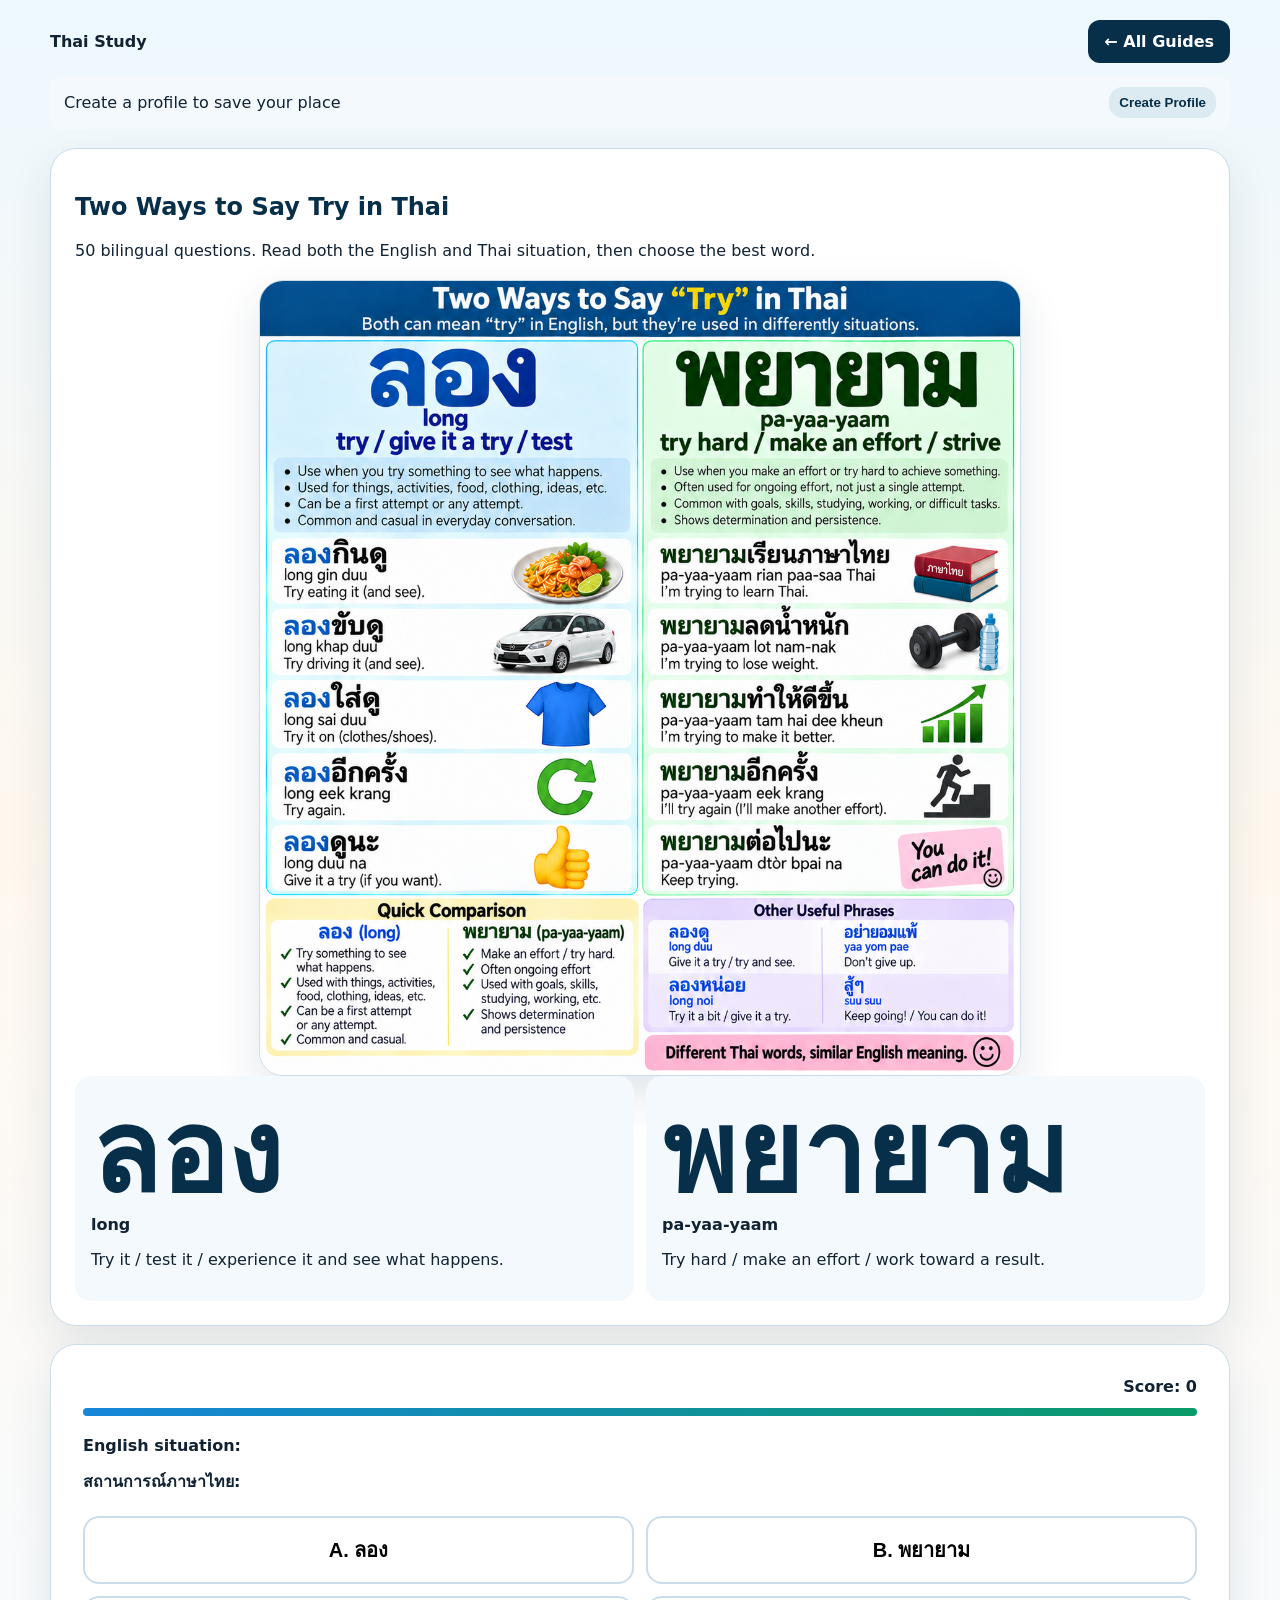
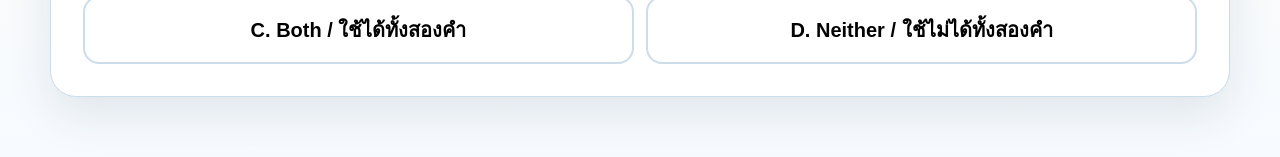
==== try.html @ 56177329 "Fix feedback modal opening automatically on Try guide" ====
<!doctype html><html lang="en"><head><meta charset="utf-8"><meta name="viewport" content="width=device-width,initial-scale=1"><title>Two Ways to Say Try in Thai · Thai Study</title><style>body{margin:0;background:#eef8fd;color:#123;font-family:system-ui,"Segoe UI",Tahoma,sans-serif}.wrap{width:min(980px,calc(100% - 24px));margin:auto;padding:20px 0 60px}.top{display:flex;justify-content:space-between;align-items:center}.top a,.next{background:#082f49;color:#fff;text-decoration:none;padding:12px 16px;border-radius:12px;font-weight:800;border:0}.feedback-link{display:block;text-align:center;margin-top:14px;padding:13px;border:0;border-radius:12px;text-decoration:none;color:#fff;font-weight:900;background:#dc2626}.hero,.card{background:#fff;border:1px solid #cbddea;border-radius:22px;box-shadow:0 16px 40px #082f4915}.hero{padding:24px;margin:18px 0}.hero h1{color:#082f49}.study-image{display:block;width:min(100%,760px);height:auto;margin:20px auto 0;border-radius:16px;border:1px solid #cbddea}.rule{display:grid;grid-template-columns:1fr 1fr;gap:12px}.rule>div{padding:16px;background:#f3f9fd;border-radius:16px}.big{font-size:clamp(3.5rem,12vw,7rem);font-weight:900;color:#082f49;line-height:1.1}.card{padding:clamp(18px,4vw,32px)}.meta{display:flex;justify-content:space-between;font-weight:800}.bar{height:8px;background:#dceaf2;border-radius:9px;overflow:hidden;margin:12px 0 20px}.fill{height:100%;background:#0284c7}.ctx{font-size:1.08rem;margin:6px 0 14px}.thctx{font-size:1.3rem}.test{font-size:clamp(2.8rem,10vw,5.8rem);font-weight:900;text-align:center;color:#082f49;line-height:1.3;margin:22px 0 8px}.eng{text-align:center;font-size:1.2rem;font-weight:800;margin-bottom:22px}.answers{display:grid;grid-template-columns:1fr 1fr;gap:12px}.answers button{padding:16px;border:2px solid #cbddea;background:#fff;border-radius:14px;font-size:1.25rem;font-weight:850}.answers .ok{background:#e9fbf4;border-color:#087f5b}.answers .no{background:#fff0ee;border-color:#b42318}.fb{display:none;margin-top:18px;padding:18px;border-radius:16px;background:#f4f9fc}.fb.show{display:block}.fbthai{font-size:clamp(2.2rem,8vw,4.4rem);font-weight:900;color:#082f49}.next{width:100%;margin-top:16px;font-size:1rem}.final{text-align:center;font-size:4rem;font-weight:950;color:#082f49}@media(max-width:650px){.rule,.answers{grid-template-columns:1fr}}.student{margin:12px 0;padding:12px 14px;background:#f3f9fd;border-radius:12px;display:flex;justify-content:space-between;gap:10px;align-items:center}.student button{border:0;background:#dceaf2;color:#082f49;border-radius:9px;padding:8px 10px;font-weight:800}.profile-modal{position:fixed;inset:0;background:#082f4988;display:grid;place-items:center;padding:20px;z-index:99}.profile-box{width:min(440px,100%);background:#fff;padding:24px;border-radius:20px}.profile-box input{width:100%;box-sizing:border-box;padding:13px;margin:6px 0 12px;border:1px solid #cbddea;border-radius:10px;font:inherit}.profile-box button{width:100%;padding:13px;border:0;border-radius:11px;background:#082f49;color:#fff;font-weight:800}.feedback-modal{position:fixed;inset:0;background:#082f4988;display:grid;place-items:center;padding:20px;z-index:100}.feedback-box{width:min(520px,100%);background:#fff;padding:24px;border-radius:20px}.feedback-box textarea{width:100%;min-height:130px;padding:12px;border:1px solid #cbddea;border-radius:10px;font:inherit}.feedback-box .row{display:flex;gap:10px;margin-top:12px}.feedback-box button{padding:12px;border:0;border-radius:11px;font-weight:800;cursor:pointer}.feedback-send{background:#082f49;color:#fff;flex:1}.feedback-cancel{background:#e5eff5;color:#082f49}</style>
<style id="thai-study-redesign">
body{background:linear-gradient(180deg,#edf8ff 0,#fff8ef 48%,#f7fbff 100%)!important}
.wrap,.shell{width:min(1180px,calc(100% - 32px))!important}
header,.topbar{background:rgba(255,255,255,.9)!important;backdrop-filter:blur(12px);border:1px solid #d9e8f2!important;border-radius:20px!important;padding:13px 18px!important;box-shadow:0 10px 30px rgba(8,47,73,.08)!important}
.hero,.intro,.study{border-radius:26px!important;box-shadow:0 18px 45px rgba(8,47,73,.10)!important}
h1,h2{color:#082f49!important}.thai,.th,.test{font-family:Tahoma,"Noto Sans Thai",sans-serif!important}
button,.btn,.back{border-radius:14px!important}.track{height:10px!important}.fill{background:linear-gradient(90deg,#1686d9,#0a9b67)!important}
#quiz,.quiz,.card{border-radius:26px!important;box-shadow:0 18px 45px rgba(8,47,73,.10)!important}
#answers button,.answers button{border-radius:16px!important;transition:transform .15s,box-shadow .15s!important}
#answers button:hover,.answers button:hover{transform:translateY(-2px);box-shadow:0 8px 20px rgba(8,47,73,.10)!important}
#suggest,#guideFeedback,.report-btn{background:#e9551c!important;color:#fff!important;border-radius:14px!important}
.study-image{border-radius:24px!important;box-shadow:0 18px 45px rgba(8,47,73,.12)!important}
[hidden]{display:none!important}</style></head><body><main class="wrap"><div class="top"><strong>Thai Study</strong><a href="index.html">← All Guides</a></div><div class="student"><span id="studentStatus"></span><button id="profileButton">Create Profile</button></div><section class="hero"><h1>Two Ways to Say Try in Thai</h1><p>50 bilingual questions. Read both the English and Thai situation, then choose the best word.</p><img class="study-image" src="try-thai-study-guide.PNG" alt="Thai Study guide comparing ลอง and พยายาม"><div class="rule"><div><div class="big">ลอง</div><b>long</b><p>Try it / test it / experience it and see what happens.</p></div><div><div class="big">พยายาม</div><b>pa-yaa-yaam</b><p>Try hard / make an effort / work toward a result.</p></div></div></section><section class="card" id="quiz"><div class="meta"><span id="prog"></span><span id="score">Score: 0</span></div><div class="bar"><div class="fill" id="fill"></div></div><b>English situation:</b><div class="ctx" id="enctx"></div><b>สถานการณ์ภาษาไทย:</b><div class="ctx thctx" id="thctx"></div><div class="test" id="test"></div><div class="eng" id="eng"></div><div class="answers" id="answers"><button data-a="ลอง">A. ลอง</button><button data-a="พยายาม">B. พยายาม</button><button data-a="both">C. Both / ใช้ได้ทั้งสองคำ</button><button data-a="neither">D. Neither / ใช้ไม่ได้ทั้งสองคำ</button></div><div class="fb" id="fb"><div id="mark"></div><div class="fbthai" id="full"></div><div id="roman"></div><p id="why"></p><button class="next" id="next">Next Question →</button><a class="feedback-link" id="suggest" target="_blank" rel="noopener">Report a problem with this question</a></div></section><div id="profileModal" class="profile-modal" hidden><div class="profile-box"><h2>Student Profile</h2><p>No password required. Progress is saved on this browser/device.</p><label>Name</label><input id="studentName" maxlength="50"><label>Email (optional, for feedback)</label><input id="studentEmail" type="email" maxlength="120"><button id="saveProfile">Save Profile</button></div></div></main><script>const q=[["Your friend gives you a Thai dish you have never eaten before. You want to try it to see if you like it.","เพื่อนให้อาหารไทยที่คุณไม่เคยกินมาก่อน คุณอยากกินเพื่อดูว่าชอบไหม","ฉันอยาก _____ อาหารนี้","I want to try this food.","ลอง","chan yaak long aa-han nee","Use ลอง when you try or experience something to see what it is like."],["Speaking Thai is difficult, but you make an effort to speak every day.","การพูดภาษาไทยยากสำหรับคุณ แต่คุณยังฝึกพูดทุกวัน","ฉัน _____ พูดภาษาไทยทุกวัน","I try to speak Thai every day.","พยายาม","chan pa-yaa-yaam phuut phaa-saa Thai thuk wan","พยายาม emphasizes effort toward a goal."],["You see a shirt in a shop and want to put it on to see whether it fits.","คุณเห็นเสื้อในร้านและอยากใส่เพื่อดูว่าพอดีไหม","ฉันอยาก _____ ใส่เสื้อตัวนี้","I want to try on this shirt.","ลอง","chan yaak long sai seua dtua nee","Trying on clothing to see how it fits uses ลอง."],["You are learning to ride a motorcycle safely and keep working at it even when it is difficult.","คุณกำลังฝึกขี่มอเตอร์ไซค์อย่างปลอดภัย และยังคงฝึกแม้ว่าจะยาก","ฉัน _____ ฝึกขี่มอเตอร์ไซค์ให้ดีขึ้น","I try to improve my motorcycle riding.","พยายาม","chan pa-yaa-yaam feuk khee maw-dter-sai hai dee kheun","This is sustained effort to improve."],["A friend offers you a new kind of coffee. You want to taste it once.","เพื่อนเสนอกาแฟแบบใหม่ให้คุณ คุณอยากดื่มเพื่อดูว่าชอบไหม","ฉันจะ _____ กาแฟนี้","I will try this coffee.","ลอง","chan ja long gaa-fae nee","Trying something new as an experience uses ลอง."],["You want to lose weight and are making a serious effort.","คุณอยากลดน้ำหนักและกำลังตั้งใจทำอย่างจริงจัง","ฉัน _____ ลดน้ำหนัก","I am trying to lose weight.","พยายาม","chan pa-yaa-yaam lot nam-nak","A goal requiring effort uses พยายาม."],["You have never driven this car before and want to see how it feels.","คุณไม่เคยขับรถคันนี้มาก่อน และอยากรู้ว่าขับแล้วเป็นอย่างไร","ฉันอยาก _____ ขับรถคันนี้","I want to try driving this car.","ลอง","chan yaak long khap rot khan nee","ลอง means try it and see what it is like."],["A difficult problem has not been solved yet, but you keep working on it.","ปัญหานี้ยากและยังแก้ไม่ได้ แต่คุณยังคงทำต่อ","ฉันจะ _____ แก้ปัญหานี้","I will try to solve this problem.","พยายาม","chan ja pa-yaa-yaam gae pan-haa nee","The focus is effort toward solving the problem."],["You are at a restaurant and want to order a dish you have never had.","คุณอยู่ที่ร้านอาหารและอยากสั่งอาหารที่ไม่เคยกินมาก่อน","วันนี้ฉันจะ _____ กินเมนูนี้","Today I will try this dish.","ลอง","wan-nee chan ja long gin may-nuu nee","Trying a new dish as an experience uses ลอง."],["You are tired, but you keep studying because you want to pass an exam.","คุณเหนื่อย แต่ยังคงอ่านหนังสือเพราะอยากสอบผ่าน","ฉัน _____ อ่านหนังสือต่อ","I try to keep studying.","พยายาม","chan pa-yaa-yaam aan nang-seu dtor","Continuing despite difficulty emphasizes effort."],["Your friend suggests a different route. You decide to use it once and see whether it is faster.","เพื่อนแนะนำเส้นทางอื่น คุณตัดสินใจใช้เส้นทางนั้นเพื่อดูว่าเร็วกว่าไหม","เรา _____ ใช้ทางนี้กัน","Let's try this route.","ลอง","rao long chai thaang nee gan","Testing an alternative route uses ลอง."],["You cannot remember a Thai word, but you make an effort to recall it.","คุณจำคำภาษาไทยไม่ได้ แต่คุณตั้งใจนึกให้ออก","ฉัน _____ นึกคำนี้","I try to remember this word.","พยายาม","chan pa-yaa-yaam neuk kham nee","The speaker is exerting mental effort."],["You want to sit on a motorcycle before buying it to see if it is comfortable.","คุณอยากนั่งบนมอเตอร์ไซค์ก่อนซื้อเพื่อดูว่าสบายไหม","ฉันขอ _____ นั่งคันนี้ได้ไหม","Can I try sitting on this one?","ลอง","chan khaw long nang khan nee dai mai","You are testing the experience."],["You are working to stop smoking and it is difficult.","คุณกำลังเลิกสูบบุหรี่และรู้สึกว่ายาก","ฉัน _____ เลิกสูบบุหรี่","I am trying to quit smoking.","พยายาม","chan pa-yaa-yaam loek suup bu-ree","Quitting is a difficult goal requiring effort."],["Someone shows you a new app and you want to use it to see how it works.","มีคนแนะนำแอปใหม่ให้คุณ และคุณอยากใช้เพื่อดูว่าเป็นอย่างไร","ฉันจะ _____ ใช้แอปนี้","I will try this app.","ลอง","chan ja long chai aep nee","Trying out an app uses ลอง."],["Your pronunciation is difficult, but you repeatedly work on saying the word correctly.","การออกเสียงคำนี้ยาก แต่คุณฝึกซ้ำเพื่อพูดให้ถูก","ฉัน _____ ออกเสียงคำนี้ให้ถูก","I try to pronounce this word correctly.","พยายาม","chan pa-yaa-yaam awk-siang kham nee hai thuuk","Repeated effort toward correctness uses พยายาม."],["You are choosing shoes and want to put on one pair before deciding.","คุณกำลังเลือกรองเท้าและอยากใส่คู่หนึ่งก่อนตัดสินใจ","ขอ _____ ใส่รองเท้าคู่นี้ได้ไหม","Can I try on these shoes?","ลอง","khaw long sai rong-thao khuu nee dai mai","Trying on shoes uses ลอง."],["You are saving money every month even though it is difficult.","คุณเก็บเงินทุกเดือนแม้ว่าจะทำได้ยาก","ฉัน _____ เก็บเงินทุกเดือน","I try to save money every month.","พยายาม","chan pa-yaa-yaam gep ngoen thuk duean","This describes ongoing effort."],["You have never cooked pad kra pao and decide to make it once to see how it turns out.","คุณไม่เคยทำผัดกะเพรามาก่อน และตัดสินใจทำเพื่อดูว่าจะออกมาเป็นอย่างไร","ฉันจะ _____ ทำผัดกะเพรา","I will try making pad kra pao.","ลอง","chan ja long tam phat ga-phrao","Experimenting with doing something uses ลอง."],["You are trying hard to arrive at school on time every day.","คุณตั้งใจไปโรงเรียนให้ตรงเวลาทุกวัน","ฉัน _____ ไปโรงเรียนให้ตรงเวลา","I try to get to school on time.","พยายาม","chan pa-yaa-yaam bpai rong-rian hai dtrong way-laa","The goal requires consistent effort."],["You are not sure a key will open a door, so you use it to find out.","คุณไม่แน่ใจว่ากุญแจดอกนี้จะเปิดประตูได้ไหม จึงใช้เพื่อดูว่าเปิดได้หรือไม่","ฉันจะ _____ ใช้กุญแจดอกนี้","I will try this key.","ลอง","chan ja long chai gun-jae dawk nee","Testing whether something works uses ลอง."],["You are learning to read Thai and keep practicing even when the letters are difficult.","คุณกำลังเรียนอ่านภาษาไทยและยังฝึกต่อแม้ว่าตัวอักษรจะยาก","ฉัน _____ อ่านภาษาไทยทุกวัน","I try to read Thai every day.","พยายาม","chan pa-yaa-yaam aan phaa-saa Thai thuk wan","Ongoing effort to develop a skill uses พยายาม."],["Your friend says a sauce may be spicy. You want to taste a little to find out.","เพื่อนบอกว่าซอสอาจเผ็ด คุณอยากชิมนิดหน่อยเพื่อดูว่าเผ็ดไหม","ฉันจะ _____ กินนิดหน่อย","I will try a little.","ลอง","chan ja long gin nit-noi","Trying a small amount to see what it is like uses ลอง."],["You failed once, but you make another serious attempt.","คุณทำไม่สำเร็จครั้งหนึ่ง แต่คุณยังตั้งใจทำอีกครั้ง","ฉันจะ _____ อีกครั้ง","I will try again.","พยายาม","chan ja pa-yaa-yaam eek khrang","Here try again means make another effort."],["A new chair is in the shop. You sit on it briefly to see if it is comfortable.","มีเก้าอี้ตัวใหม่ในร้าน คุณอยากนั่งเพื่อดูว่าสบายไหม","ฉันขอ _____ นั่งเก้าอี้ตัวนี้","I'd like to try sitting in this chair.","ลอง","chan khaw long nang gao-ee dtua nee","Testing comfort uses ลอง."],["You are trying to understand what your teacher is explaining.","คุณกำลังตั้งใจทำความเข้าใจสิ่งที่ครูอธิบาย","ฉัน _____ เข้าใจที่ครูอธิบาย","I try to understand what the teacher explains.","พยายาม","chan pa-yaa-yaam khao-jai thee khruu a-thi-baai","Understanding is the goal and effort is emphasized."],["You have never used chopsticks and want to use them once.","คุณไม่เคยใช้ตะเกียบและอยากใช้ดูสักครั้ง","ฉันจะ _____ ใช้ตะเกียบ","I will try using chopsticks.","ลอง","chan ja long chai dta-giap","Trying a new method or tool uses ลอง."],["You want to speak more slowly so Thai people can understand you.","คุณอยากพูดให้ช้าลงเพื่อให้คนไทยเข้าใจคุณ","ฉันจะ _____ พูดให้ช้าลง","I will try to speak more slowly.","พยายาม","chan ja pa-yaa-yaam phuut hai chaa long","This is an effort to change how you speak."],["You see a helmet you like and put it on to check the fit.","คุณเห็นหมวกกันน็อกที่ชอบและอยากใส่เพื่อดูว่าพอดีไหม","ฉันอยาก _____ ใส่หมวกใบนี้","I want to try on this helmet.","ลอง","chan yaak long sai muak bai nee","Checking fit is a trial."],["You are working to drink more water each day.","คุณตั้งใจดื่มน้ำให้มากขึ้นทุกวัน","ฉัน _____ ดื่มน้ำให้มากขึ้น","I try to drink more water.","พยายาม","chan pa-yaa-yaam deum naam hai maak kheun","This describes an ongoing effort or habit goal."],["A mechanic suggests a different setting. You use it once to see if the motorcycle feels better.","ช่างแนะนำการตั้งค่าแบบอื่น คุณใช้เพื่อดูว่ามอเตอร์ไซค์ดีขึ้นไหม","ฉันจะ _____ ใช้การตั้งค่านี้","I will try this setting.","ลอง","chan ja long chai gaan dtang-khaa nee","Testing a setting uses ลอง."],["You are trying hard not to be late.","คุณกำลังตั้งใจไม่ให้ตัวเองมาสาย","ฉัน _____ ไม่มาสาย","I try not to be late.","พยายาม","chan pa-yaa-yaam mai maa saai","Avoiding lateness through effort uses พยายาม."],["Someone teaches you a new Thai phrase. You say it once to see if you can say it.","มีคนสอนวลีภาษาไทยใหม่ให้คุณ คุณอยากพูดดูสักครั้ง","ฉันขอ _____ พูดประโยคนี้","Let me try saying this sentence.","ลอง","chan khaw long phuut bpra-yok nee","Trying an action to see how it goes uses ลอง."],["You want to exercise three times a week and are making an effort to maintain the routine.","คุณอยากออกกำลังกายสัปดาห์ละสามครั้งและตั้งใจทำให้สม่ำเสมอ","ฉัน _____ ออกกำลังกายสัปดาห์ละสามครั้ง","I try to exercise three times a week.","พยายาม","chan pa-yaa-yaam awk gam-lang-gaai sap-daa la saam khrang","Maintaining a routine is ongoing effort."],["You have never ridden this model of motorcycle and want a short test ride.","คุณไม่เคยขี่มอเตอร์ไซค์รุ่นนี้และอยากขี่สั้น ๆ เพื่อดูว่าเป็นอย่างไร","ฉันอยาก _____ ขี่รุ่นนี้","I want to try riding this model.","ลอง","chan yaak long khee run nee","A test experience uses ลอง."],["The task is difficult, but you do not give up.","งานนี้ยาก แต่คุณไม่ยอมแพ้","ฉันจะ _____ ทำต่อไป","I will try to keep going.","พยายาม","chan ja pa-yaa-yaam tam dtor-bpai","Persistence despite difficulty is พยายาม."],["You are curious whether adding lime will taste good, so you add a little.","คุณสงสัยว่าใส่มะนาวแล้วจะอร่อยไหม จึงอยากใส่นิดหน่อยเพื่อดู","ฉันจะ _____ ใส่มะนาวนิดหน่อย","I will try adding a little lime.","ลอง","chan ja long sai ma-naao nit-noi","Experimenting to see the result uses ลอง."],["You are trying to remember to take your keys every morning.","คุณตั้งใจจำให้ได้ว่าต้องเอากุญแจไปทุกเช้า","ฉัน _____ จำเอากุญแจไปทุกเช้า","I try to remember my keys every morning.","พยายาม","chan pa-yaa-yaam jam ao gun-jae bpai thuk chao","Remembering consistently requires effort."],["You are offered a fruit you have never seen before and want one bite.","มีคนให้ผลไม้ที่คุณไม่เคยเห็นมาก่อน และคุณอยากกินหนึ่งคำเพื่อดูว่ารสชาติเป็นอย่างไร","ฉันจะ _____ กินผลไม้นี้","I will try this fruit.","ลอง","chan ja long gin phon-la-mai nee","Trying unfamiliar food uses ลอง."],["You are working hard to improve your Thai vocabulary.","คุณกำลังตั้งใจเพิ่มคำศัพท์ภาษาไทยของคุณ","ฉัน _____ เพิ่มคำศัพท์ภาษาไทย","I try to improve my Thai vocabulary.","พยายาม","chan pa-yaa-yaam phoem kham-sap phaa-saa Thai","Improvement through sustained effort uses พยายาม."],["You want to see whether a new pair of gloves feels comfortable.","คุณอยากรู้ว่าถุงมือคู่ใหม่ใส่สบายไหม","ฉันขอ _____ ใส่ถุงมือคู่นี้","Can I try on these gloves?","ลอง","chan khaw long sai thung-meu khuu nee","Trying on an item to check comfort uses ลอง."],["You cannot open a jar, but you keep making an effort.","คุณเปิดขวดไม่ได้ แต่ยังคงออกแรงเปิด","ฉัน _____ เปิดขวดนี้","I am trying to open this jar.","พยายาม","chan pa-yaa-yaam bpoet khuat nee","The action is difficult and requires effort."],["You have never taken this road on your motorcycle and decide to see where it goes.","คุณไม่เคยขี่มอเตอร์ไซค์ไปทางนี้ และอยากไปดูว่าเส้นทางเป็นอย่างไร","วันนี้ฉันจะ _____ ไปทางนี้","Today I'll try going this way.","ลอง","wan-nee chan ja long bpai thaang nee","Exploring an alternative to see what happens uses ลอง."],["You are trying to wake up earlier every morning.","คุณตั้งใจตื่นให้เช้าขึ้นทุกวัน","ฉัน _____ ตื่นให้เช้าขึ้น","I try to wake up earlier.","พยายาม","chan pa-yaa-yaam dteun hai chao kheun","Changing a habit requires ongoing effort."],["You want to use a different Thai word once to see whether it sounds natural.","คุณอยากใช้คำภาษาไทยอีกคำหนึ่งเพื่อดูว่าฟังเป็นธรรมชาติไหม","ฉันจะ _____ ใช้คำนี้","I will try using this word.","ลอง","chan ja long chai kham nee","Trying wording to see how it sounds uses ลอง."],["You are working hard to finish your homework before dinner.","คุณตั้งใจทำการบ้านให้เสร็จก่อนอาหารเย็น","ฉัน _____ ทำการบ้านให้เสร็จก่อนอาหารเย็น","I try to finish my homework before dinner.","พยายาม","chan pa-yaa-yaam tam gaan-baan hai set gaawn aa-han yen","Finishing by a deadline is a goal requiring effort."],["You have never used this camera mode and want to see the result.","คุณไม่เคยใช้โหมดกล้องนี้และอยากดูว่าผลออกมาเป็นอย่างไร","ฉันจะ _____ ใช้โหมดนี้","I will try this mode.","ลอง","chan ja long chai mode nee","Testing a feature uses ลอง."],["You are trying to listen carefully to your Thai teacher.","คุณตั้งใจฟังครูภาษาไทยอย่างระมัดระวัง","ฉัน _____ ฟังครูให้ดี","I try to listen carefully to the teacher.","พยายาม","chan pa-yaa-yaam fang khruu hai dee","Careful listening here is deliberate effort."],["You are unsure whether the soup needs more salt, so you add a little to see.","คุณไม่แน่ใจว่าซุปต้องใส่เกลือเพิ่มไหม จึงใส่นิดหน่อยเพื่อดูรสชาติ","ฉันจะ _____ ใส่เกลืออีกนิด","I will try adding a little more salt.","ลอง","chan ja long sai gleua eek nit","Experimenting with an ingredient uses ลอง."],["You made a mistake, but you are determined to do better next time.","คุณทำผิดพลาด แต่ตั้งใจว่าจะทำให้ดีขึ้นในครั้งหน้า","ครั้งหน้าฉันจะ _____ ทำให้ดีขึ้น","Next time I will try to do better.","พยายาม","khrang naa chan ja pa-yaa-yaam tam hai dee kheun","Determined effort to improve uses พยายาม."]];const PROFILE_KEY="thaiStudyProfile",PROGRESS_KEY="thaiStudyProgress_try";function getProfile(){try{return JSON.parse(localStorage.getItem(PROFILE_KEY)||"null")}catch(e){return null}}function saveProgress(){localStorage.setItem(PROGRESS_KEY,JSON.stringify({i,s}))}function loadProgress(){try{let p=JSON.parse(localStorage.getItem(PROGRESS_KEY)||"null");if(p&&Number.isInteger(p.i)&&p.i>=0&&p.i<q.length){i=p.i;s=p.s||0}}catch(e){}}let i=0,s=0,done=false;loadProgress();const $=x=>document.getElementById(x);function feedbackUrl(x){let p=getProfile()||{};let title="Feedback: Try in Thai question "+(i+1);let body="Question "+(i+1)+" of 50\n\nEnglish situation:\n"+x[0]+"\n\nThai situation:\n"+x[1]+"\n\nThai question:\n"+x[2]+"\n\nEnglish question:\n"+x[3]+"\n\nCurrent answer: "+x[4]+"\n\nStudent: "+(p.name||"Not provided")+"\nEmail: "+(p.email||"Not provided")+"\n\nSuggested correction / feedback:\n";return "https://github.com/mangaku01python/thaistudy/issues/new?title="+encodeURIComponent(title)+"&body="+encodeURIComponent(body)}function guideFeedbackUrl(){let p=getProfile()||{};let body="Study guide: Two Ways to Say Try in Thai\n\nStudent: "+(p.name||"Not provided")+"\nEmail: "+(p.email||"Not provided")+"\n\nSuggested correction / feedback:\n";return "https://github.com/mangaku01python/thaistudy/issues/new?title="+encodeURIComponent("Feedback: Two Ways to Say Try in Thai")+"&body="+encodeURIComponent(body)}function render(){done=false;let x=q[i];$("prog").textContent="Question "+(i+1)+" of "+q.length;$("score").textContent="Score: "+s;$("fill").style.width=((i+1)/q.length*100)+"%";$("enctx").textContent=x[0];$("thctx").textContent=x[1];$("test").textContent=x[2];$("eng").textContent=x[3];$("fb").className="fb";[...$("answers").children].forEach(b=>{b.disabled=false;b.className=""});$("next").textContent=i===q.length-1?"See My Score →":"Next Question →"}[...$("answers").children].forEach(b=>b.onclick=()=>{if(done)return;done=true;let x=q[i],ok=b.dataset.a===x[4];if(ok)s++;saveProgress();[...$("answers").children].forEach(z=>{z.disabled=true;if(z.dataset.a===x[4])z.classList.add("ok")});if(!ok)b.classList.add("no");$("score").textContent="Score: "+s;$("mark").innerHTML=ok?"<b>✓ Correct</b>":"<b>✗ Not quite — correct answer: "+x[4]+"</b>";$("full").textContent=x[2].replace("_____",x[4]);$("roman").textContent=x[5]+" · "+x[3];$("why").textContent=x[6];$("fb").className="fb show"});$("next").onclick=()=>{if(!done)return;if(i===q.length-1){$("quiz").innerHTML="<h2 style=text-align:center>Quiz complete</h2><div class=final>"+s+"/50</div><p style=text-align:center><a href=try.html>Start again</a> · <a href=index.html>All Guides</a></p>"}else{i++;saveProgress();render()}};function showProfile(){let p=getProfile();studentStatus.textContent=p?"Welcome back, "+p.name+" · Question "+(i+1)+" of 50":"Create a profile to save your place";profileButton.textContent=p?"Edit Profile":"Create Profile"}profileButton.onclick=()=>{let p=getProfile()||{};studentName.value=p.name||"";studentEmail.value=p.email||"";profileModal.hidden=false};saveProfile.onclick=()=>{let name=studentName.value.trim();if(!name){studentName.focus();return}localStorage.setItem(PROFILE_KEY,JSON.stringify({name,email:studentEmail.value.trim()}));profileModal.hidden=true;showProfile()};profileModal.onclick=e=>{if(e.target===profileModal)profileModal.hidden=true};showProfile();const FEEDBACK_ENDPOINT="https://thai-study-feedback.mangaku01-python.workers.dev/feedback";let pendingFeedback=null;function openLineFeedback(data){pendingFeedback=data;lineFeedbackSummary.textContent=data.questionNumber?"Question "+data.questionNumber+" · "+data.guide:data.guide+" · General study guide feedback";lineFeedbackText.value="";lineFeedbackStatus.textContent="";lineFeedbackModal.hidden=false;lineFeedbackText.focus()}lineFeedbackCancel.onclick=()=>lineFeedbackModal.hidden=true;lineFeedbackModal.onclick=e=>{if(e.target===lineFeedbackModal)lineFeedbackModal.hidden=true};lineFeedbackSend.onclick=async()=>{let feedback=lineFeedbackText.value.trim();if(!feedback)return lineFeedbackText.focus();let p=getProfile()||{};lineFeedbackSend.disabled=true;lineFeedbackStatus.textContent="Sending…";try{let r=await fetch(FEEDBACK_ENDPOINT,{method:"POST",headers:{"Content-Type":"application/json"},body:JSON.stringify({...pendingFeedback,studentName:p.name||"Not provided",studentEmail:p.email||"Not provided",feedback})});if(!r.ok)throw new Error("send failed");lineFeedbackStatus.textContent="✓ Feedback sent. Thank you.";setTimeout(()=>lineFeedbackModal.hidden=true,900)}catch(e){lineFeedbackStatus.textContent="Could not send feedback. Please try again."}finally{lineFeedbackSend.disabled=false}};suggest.onclick=()=>{let x=q[i];openLineFeedback({guide:"Two Ways to Say Try in Thai",questionNumber:(i+1)+" of "+q.length,english:x[0]+"\n"+x[3],thai:x[1]+"\n"+x[2],answer:x[4]})};guideFeedback.onclick=()=>openLineFeedback({guide:"Two Ways to Say Try in Thai",english:"General study guide feedback",thai:"",answer:""});render();</script><div id="lineFeedbackModal" class="feedback-modal" hidden><div class="feedback-box"><h2>Send feedback</h2><p id="lineFeedbackSummary"></p><textarea id="lineFeedbackText" placeholder="What should be corrected or changed?"></textarea><div class="row"><button id="lineFeedbackCancel" class="feedback-cancel">Cancel</button><button id="lineFeedbackSend" class="feedback-send">Send to Thai Study</button></div><p id="lineFeedbackStatus"></p></div></div></body></html>
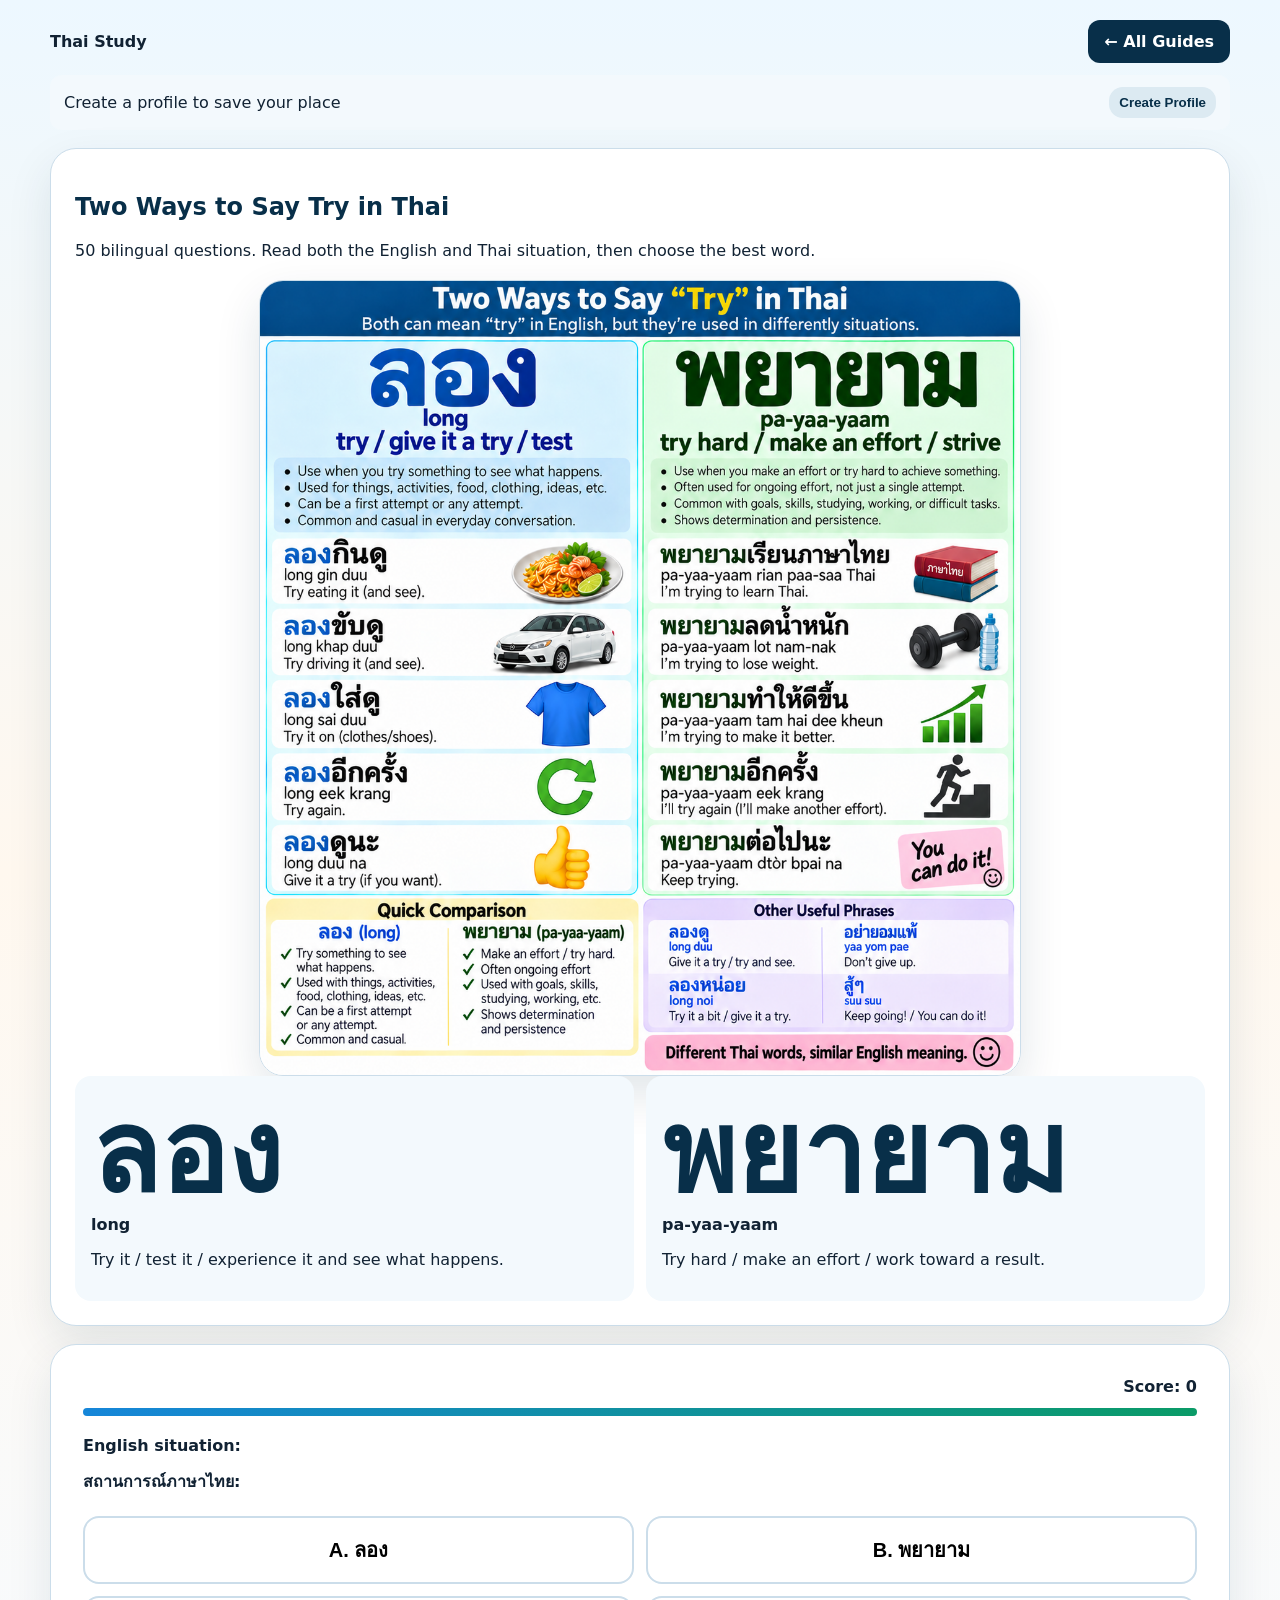
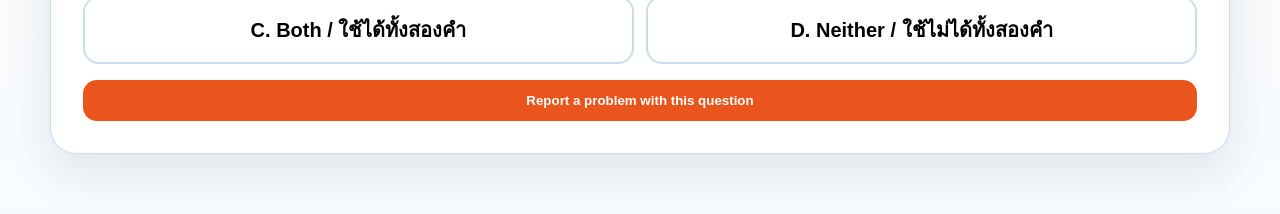
==== commit 0d71826b: "Fix Try question feedback button visibility and action" ====
--- a/try.html
+++ b/try.html
@@ -11,4 +11,4 @@
 #answers button:hover,.answers button:hover{transform:translateY(-2px);box-shadow:0 8px 20px rgba(8,47,73,.10)!important}
 #suggest,#guideFeedback,.report-btn{background:#e9551c!important;color:#fff!important;border-radius:14px!important}
 .study-image{border-radius:24px!important;box-shadow:0 18px 45px rgba(8,47,73,.12)!important}
-[hidden]{display:none!important}</style></head><body><main class="wrap"><div class="top"><strong>Thai Study</strong><a href="index.html">← All Guides</a></div><div class="student"><span id="studentStatus"></span><button id="profileButton">Create Profile</button></div><section class="hero"><h1>Two Ways to Say Try in Thai</h1><p>50 bilingual questions. Read both the English and Thai situation, then choose the best word.</p><img class="study-image" src="try-thai-study-guide.PNG" alt="Thai Study guide comparing ลอง and พยายาม"><div class="rule"><div><div class="big">ลอง</div><b>long</b><p>Try it / test it / experience it and see what happens.</p></div><div><div class="big">พยายาม</div><b>pa-yaa-yaam</b><p>Try hard / make an effort / work toward a result.</p></div></div></section><section class="card" id="quiz"><div class="meta"><span id="prog"></span><span id="score">Score: 0</span></div><div class="bar"><div class="fill" id="fill"></div></div><b>English situation:</b><div class="ctx" id="enctx"></div><b>สถานการณ์ภาษาไทย:</b><div class="ctx thctx" id="thctx"></div><div class="test" id="test"></div><div class="eng" id="eng"></div><div class="answers" id="answers"><button data-a="ลอง">A. ลอง</button><button data-a="พยายาม">B. พยายาม</button><button data-a="both">C. Both / ใช้ได้ทั้งสองคำ</button><button data-a="neither">D. Neither / ใช้ไม่ได้ทั้งสองคำ</button></div><div class="fb" id="fb"><div id="mark"></div><div class="fbthai" id="full"></div><div id="roman"></div><p id="why"></p><button class="next" id="next">Next Question →</button><a class="feedback-link" id="suggest" target="_blank" rel="noopener">Report a problem with this question</a></div></section><div id="profileModal" class="profile-modal" hidden><div class="profile-box"><h2>Student Profile</h2><p>No password required. Progress is saved on this browser/device.</p><label>Name</label><input id="studentName" maxlength="50"><label>Email (optional, for feedback)</label><input id="studentEmail" type="email" maxlength="120"><button id="saveProfile">Save Profile</button></div></div></main><script>const q=[["Your friend gives you a Thai dish you have never eaten before. You want to try it to see if you like it.","เพื่อนให้อาหารไทยที่คุณไม่เคยกินมาก่อน คุณอยากกินเพื่อดูว่าชอบไหม","ฉันอยาก _____ อาหารนี้","I want to try this food.","ลอง","chan yaak long aa-han nee","Use ลอง when you try or experience something to see what it is like."],["Speaking Thai is difficult, but you make an effort to speak every day.","การพูดภาษาไทยยากสำหรับคุณ แต่คุณยังฝึกพูดทุกวัน","ฉัน _____ พูดภาษาไทยทุกวัน","I try to speak Thai every day.","พยายาม","chan pa-yaa-yaam phuut phaa-saa Thai thuk wan","พยายาม emphasizes effort toward a goal."],["You see a shirt in a shop and want to put it on to see whether it fits.","คุณเห็นเสื้อในร้านและอยากใส่เพื่อดูว่าพอดีไหม","ฉันอยาก _____ ใส่เสื้อตัวนี้","I want to try on this shirt.","ลอง","chan yaak long sai seua dtua nee","Trying on clothing to see how it fits uses ลอง."],["You are learning to ride a motorcycle safely and keep working at it even when it is difficult.","คุณกำลังฝึกขี่มอเตอร์ไซค์อย่างปลอดภัย และยังคงฝึกแม้ว่าจะยาก","ฉัน _____ ฝึกขี่มอเตอร์ไซค์ให้ดีขึ้น","I try to improve my motorcycle riding.","พยายาม","chan pa-yaa-yaam feuk khee maw-dter-sai hai dee kheun","This is sustained effort to improve."],["A friend offers you a new kind of coffee. You want to taste it once.","เพื่อนเสนอกาแฟแบบใหม่ให้คุณ คุณอยากดื่มเพื่อดูว่าชอบไหม","ฉันจะ _____ กาแฟนี้","I will try this coffee.","ลอง","chan ja long gaa-fae nee","Trying something new as an experience uses ลอง."],["You want to lose weight and are making a serious effort.","คุณอยากลดน้ำหนักและกำลังตั้งใจทำอย่างจริงจัง","ฉัน _____ ลดน้ำหนัก","I am trying to lose weight.","พยายาม","chan pa-yaa-yaam lot nam-nak","A goal requiring effort uses พยายาม."],["You have never driven this car before and want to see how it feels.","คุณไม่เคยขับรถคันนี้มาก่อน และอยากรู้ว่าขับแล้วเป็นอย่างไร","ฉันอยาก _____ ขับรถคันนี้","I want to try driving this car.","ลอง","chan yaak long khap rot khan nee","ลอง means try it and see what it is like."],["A difficult problem has not been solved yet, but you keep working on it.","ปัญหานี้ยากและยังแก้ไม่ได้ แต่คุณยังคงทำต่อ","ฉันจะ _____ แก้ปัญหานี้","I will try to solve this problem.","พยายาม","chan ja pa-yaa-yaam gae pan-haa nee","The focus is effort toward solving the problem."],["You are at a restaurant and want to order a dish you have never had.","คุณอยู่ที่ร้านอาหารและอยากสั่งอาหารที่ไม่เคยกินมาก่อน","วันนี้ฉันจะ _____ กินเมนูนี้","Today I will try this dish.","ลอง","wan-nee chan ja long gin may-nuu nee","Trying a new dish as an experience uses ลอง."],["You are tired, but you keep studying because you want to pass an exam.","คุณเหนื่อย แต่ยังคงอ่านหนังสือเพราะอยากสอบผ่าน","ฉัน _____ อ่านหนังสือต่อ","I try to keep studying.","พยายาม","chan pa-yaa-yaam aan nang-seu dtor","Continuing despite difficulty emphasizes effort."],["Your friend suggests a different route. You decide to use it once and see whether it is faster.","เพื่อนแนะนำเส้นทางอื่น คุณตัดสินใจใช้เส้นทางนั้นเพื่อดูว่าเร็วกว่าไหม","เรา _____ ใช้ทางนี้กัน","Let's try this route.","ลอง","rao long chai thaang nee gan","Testing an alternative route uses ลอง."],["You cannot remember a Thai word, but you make an effort to recall it.","คุณจำคำภาษาไทยไม่ได้ แต่คุณตั้งใจนึกให้ออก","ฉัน _____ นึกคำนี้","I try to remember this word.","พยายาม","chan pa-yaa-yaam neuk kham nee","The speaker is exerting mental effort."],["You want to sit on a motorcycle before buying it to see if it is comfortable.","คุณอยากนั่งบนมอเตอร์ไซค์ก่อนซื้อเพื่อดูว่าสบายไหม","ฉันขอ _____ นั่งคันนี้ได้ไหม","Can I try sitting on this one?","ลอง","chan khaw long nang khan nee dai mai","You are testing the experience."],["You are working to stop smoking and it is difficult.","คุณกำลังเลิกสูบบุหรี่และรู้สึกว่ายาก","ฉัน _____ เลิกสูบบุหรี่","I am trying to quit smoking.","พยายาม","chan pa-yaa-yaam loek suup bu-ree","Quitting is a difficult goal requiring effort."],["Someone shows you a new app and you want to use it to see how it works.","มีคนแนะนำแอปใหม่ให้คุณ และคุณอยากใช้เพื่อดูว่าเป็นอย่างไร","ฉันจะ _____ ใช้แอปนี้","I will try this app.","ลอง","chan ja long chai aep nee","Trying out an app uses ลอง."],["Your pronunciation is difficult, but you repeatedly work on saying the word correctly.","การออกเสียงคำนี้ยาก แต่คุณฝึกซ้ำเพื่อพูดให้ถูก","ฉัน _____ ออกเสียงคำนี้ให้ถูก","I try to pronounce this word correctly.","พยายาม","chan pa-yaa-yaam awk-siang kham nee hai thuuk","Repeated effort toward correctness uses พยายาม."],["You are choosing shoes and want to put on one pair before deciding.","คุณกำลังเลือกรองเท้าและอยากใส่คู่หนึ่งก่อนตัดสินใจ","ขอ _____ ใส่รองเท้าคู่นี้ได้ไหม","Can I try on these shoes?","ลอง","khaw long sai rong-thao khuu nee dai mai","Trying on shoes uses ลอง."],["You are saving money every month even though it is difficult.","คุณเก็บเงินทุกเดือนแม้ว่าจะทำได้ยาก","ฉัน _____ เก็บเงินทุกเดือน","I try to save money every month.","พยายาม","chan pa-yaa-yaam gep ngoen thuk duean","This describes ongoing effort."],["You have never cooked pad kra pao and decide to make it once to see how it turns out.","คุณไม่เคยทำผัดกะเพรามาก่อน และตัดสินใจทำเพื่อดูว่าจะออกมาเป็นอย่างไร","ฉันจะ _____ ทำผัดกะเพรา","I will try making pad kra pao.","ลอง","chan ja long tam phat ga-phrao","Experimenting with doing something uses ลอง."],["You are trying hard to arrive at school on time every day.","คุณตั้งใจไปโรงเรียนให้ตรงเวลาทุกวัน","ฉัน _____ ไปโรงเรียนให้ตรงเวลา","I try to get to school on time.","พยายาม","chan pa-yaa-yaam bpai rong-rian hai dtrong way-laa","The goal requires consistent effort."],["You are not sure a key will open a door, so you use it to find out.","คุณไม่แน่ใจว่ากุญแจดอกนี้จะเปิดประตูได้ไหม จึงใช้เพื่อดูว่าเปิดได้หรือไม่","ฉันจะ _____ ใช้กุญแจดอกนี้","I will try this key.","ลอง","chan ja long chai gun-jae dawk nee","Testing whether something works uses ลอง."],["You are learning to read Thai and keep practicing even when the letters are difficult.","คุณกำลังเรียนอ่านภาษาไทยและยังฝึกต่อแม้ว่าตัวอักษรจะยาก","ฉัน _____ อ่านภาษาไทยทุกวัน","I try to read Thai every day.","พยายาม","chan pa-yaa-yaam aan phaa-saa Thai thuk wan","Ongoing effort to develop a skill uses พยายาม."],["Your friend says a sauce may be spicy. You want to taste a little to find out.","เพื่อนบอกว่าซอสอาจเผ็ด คุณอยากชิมนิดหน่อยเพื่อดูว่าเผ็ดไหม","ฉันจะ _____ กินนิดหน่อย","I will try a little.","ลอง","chan ja long gin nit-noi","Trying a small amount to see what it is like uses ลอง."],["You failed once, but you make another serious attempt.","คุณทำไม่สำเร็จครั้งหนึ่ง แต่คุณยังตั้งใจทำอีกครั้ง","ฉันจะ _____ อีกครั้ง","I will try again.","พยายาม","chan ja pa-yaa-yaam eek khrang","Here try again means make another effort."],["A new chair is in the shop. You sit on it briefly to see if it is comfortable.","มีเก้าอี้ตัวใหม่ในร้าน คุณอยากนั่งเพื่อดูว่าสบายไหม","ฉันขอ _____ นั่งเก้าอี้ตัวนี้","I'd like to try sitting in this chair.","ลอง","chan khaw long nang gao-ee dtua nee","Testing comfort uses ลอง."],["You are trying to understand what your teacher is explaining.","คุณกำลังตั้งใจทำความเข้าใจสิ่งที่ครูอธิบาย","ฉัน _____ เข้าใจที่ครูอธิบาย","I try to understand what the teacher explains.","พยายาม","chan pa-yaa-yaam khao-jai thee khruu a-thi-baai","Understanding is the goal and effort is emphasized."],["You have never used chopsticks and want to use them once.","คุณไม่เคยใช้ตะเกียบและอยากใช้ดูสักครั้ง","ฉันจะ _____ ใช้ตะเกียบ","I will try using chopsticks.","ลอง","chan ja long chai dta-giap","Trying a new method or tool uses ลอง."],["You want to speak more slowly so Thai people can understand you.","คุณอยากพูดให้ช้าลงเพื่อให้คนไทยเข้าใจคุณ","ฉันจะ _____ พูดให้ช้าลง","I will try to speak more slowly.","พยายาม","chan ja pa-yaa-yaam phuut hai chaa long","This is an effort to change how you speak."],["You see a helmet you like and put it on to check the fit.","คุณเห็นหมวกกันน็อกที่ชอบและอยากใส่เพื่อดูว่าพอดีไหม","ฉันอยาก _____ ใส่หมวกใบนี้","I want to try on this helmet.","ลอง","chan yaak long sai muak bai nee","Checking fit is a trial."],["You are working to drink more water each day.","คุณตั้งใจดื่มน้ำให้มากขึ้นทุกวัน","ฉัน _____ ดื่มน้ำให้มากขึ้น","I try to drink more water.","พยายาม","chan pa-yaa-yaam deum naam hai maak kheun","This describes an ongoing effort or habit goal."],["A mechanic suggests a different setting. You use it once to see if the motorcycle feels better.","ช่างแนะนำการตั้งค่าแบบอื่น คุณใช้เพื่อดูว่ามอเตอร์ไซค์ดีขึ้นไหม","ฉันจะ _____ ใช้การตั้งค่านี้","I will try this setting.","ลอง","chan ja long chai gaan dtang-khaa nee","Testing a setting uses ลอง."],["You are trying hard not to be late.","คุณกำลังตั้งใจไม่ให้ตัวเองมาสาย","ฉัน _____ ไม่มาสาย","I try not to be late.","พยายาม","chan pa-yaa-yaam mai maa saai","Avoiding lateness through effort uses พยายาม."],["Someone teaches you a new Thai phrase. You say it once to see if you can say it.","มีคนสอนวลีภาษาไทยใหม่ให้คุณ คุณอยากพูดดูสักครั้ง","ฉันขอ _____ พูดประโยคนี้","Let me try saying this sentence.","ลอง","chan khaw long phuut bpra-yok nee","Trying an action to see how it goes uses ลอง."],["You want to exercise three times a week and are making an effort to maintain the routine.","คุณอยากออกกำลังกายสัปดาห์ละสามครั้งและตั้งใจทำให้สม่ำเสมอ","ฉัน _____ ออกกำลังกายสัปดาห์ละสามครั้ง","I try to exercise three times a week.","พยายาม","chan pa-yaa-yaam awk gam-lang-gaai sap-daa la saam khrang","Maintaining a routine is ongoing effort."],["You have never ridden this model of motorcycle and want a short test ride.","คุณไม่เคยขี่มอเตอร์ไซค์รุ่นนี้และอยากขี่สั้น ๆ เพื่อดูว่าเป็นอย่างไร","ฉันอยาก _____ ขี่รุ่นนี้","I want to try riding this model.","ลอง","chan yaak long khee run nee","A test experience uses ลอง."],["The task is difficult, but you do not give up.","งานนี้ยาก แต่คุณไม่ยอมแพ้","ฉันจะ _____ ทำต่อไป","I will try to keep going.","พยายาม","chan ja pa-yaa-yaam tam dtor-bpai","Persistence despite difficulty is พยายาม."],["You are curious whether adding lime will taste good, so you add a little.","คุณสงสัยว่าใส่มะนาวแล้วจะอร่อยไหม จึงอยากใส่นิดหน่อยเพื่อดู","ฉันจะ _____ ใส่มะนาวนิดหน่อย","I will try adding a little lime.","ลอง","chan ja long sai ma-naao nit-noi","Experimenting to see the result uses ลอง."],["You are trying to remember to take your keys every morning.","คุณตั้งใจจำให้ได้ว่าต้องเอากุญแจไปทุกเช้า","ฉัน _____ จำเอากุญแจไปทุกเช้า","I try to remember my keys every morning.","พยายาม","chan pa-yaa-yaam jam ao gun-jae bpai thuk chao","Remembering consistently requires effort."],["You are offered a fruit you have never seen before and want one bite.","มีคนให้ผลไม้ที่คุณไม่เคยเห็นมาก่อน และคุณอยากกินหนึ่งคำเพื่อดูว่ารสชาติเป็นอย่างไร","ฉันจะ _____ กินผลไม้นี้","I will try this fruit.","ลอง","chan ja long gin phon-la-mai nee","Trying unfamiliar food uses ลอง."],["You are working hard to improve your Thai vocabulary.","คุณกำลังตั้งใจเพิ่มคำศัพท์ภาษาไทยของคุณ","ฉัน _____ เพิ่มคำศัพท์ภาษาไทย","I try to improve my Thai vocabulary.","พยายาม","chan pa-yaa-yaam phoem kham-sap phaa-saa Thai","Improvement through sustained effort uses พยายาม."],["You want to see whether a new pair of gloves feels comfortable.","คุณอยากรู้ว่าถุงมือคู่ใหม่ใส่สบายไหม","ฉันขอ _____ ใส่ถุงมือคู่นี้","Can I try on these gloves?","ลอง","chan khaw long sai thung-meu khuu nee","Trying on an item to check comfort uses ลอง."],["You cannot open a jar, but you keep making an effort.","คุณเปิดขวดไม่ได้ แต่ยังคงออกแรงเปิด","ฉัน _____ เปิดขวดนี้","I am trying to open this jar.","พยายาม","chan pa-yaa-yaam bpoet khuat nee","The action is difficult and requires effort."],["You have never taken this road on your motorcycle and decide to see where it goes.","คุณไม่เคยขี่มอเตอร์ไซค์ไปทางนี้ และอยากไปดูว่าเส้นทางเป็นอย่างไร","วันนี้ฉันจะ _____ ไปทางนี้","Today I'll try going this way.","ลอง","wan-nee chan ja long bpai thaang nee","Exploring an alternative to see what happens uses ลอง."],["You are trying to wake up earlier every morning.","คุณตั้งใจตื่นให้เช้าขึ้นทุกวัน","ฉัน _____ ตื่นให้เช้าขึ้น","I try to wake up earlier.","พยายาม","chan pa-yaa-yaam dteun hai chao kheun","Changing a habit requires ongoing effort."],["You want to use a different Thai word once to see whether it sounds natural.","คุณอยากใช้คำภาษาไทยอีกคำหนึ่งเพื่อดูว่าฟังเป็นธรรมชาติไหม","ฉันจะ _____ ใช้คำนี้","I will try using this word.","ลอง","chan ja long chai kham nee","Trying wording to see how it sounds uses ลอง."],["You are working hard to finish your homework before dinner.","คุณตั้งใจทำการบ้านให้เสร็จก่อนอาหารเย็น","ฉัน _____ ทำการบ้านให้เสร็จก่อนอาหารเย็น","I try to finish my homework before dinner.","พยายาม","chan pa-yaa-yaam tam gaan-baan hai set gaawn aa-han yen","Finishing by a deadline is a goal requiring effort."],["You have never used this camera mode and want to see the result.","คุณไม่เคยใช้โหมดกล้องนี้และอยากดูว่าผลออกมาเป็นอย่างไร","ฉันจะ _____ ใช้โหมดนี้","I will try this mode.","ลอง","chan ja long chai mode nee","Testing a feature uses ลอง."],["You are trying to listen carefully to your Thai teacher.","คุณตั้งใจฟังครูภาษาไทยอย่างระมัดระวัง","ฉัน _____ ฟังครูให้ดี","I try to listen carefully to the teacher.","พยายาม","chan pa-yaa-yaam fang khruu hai dee","Careful listening here is deliberate effort."],["You are unsure whether the soup needs more salt, so you add a little to see.","คุณไม่แน่ใจว่าซุปต้องใส่เกลือเพิ่มไหม จึงใส่นิดหน่อยเพื่อดูรสชาติ","ฉันจะ _____ ใส่เกลืออีกนิด","I will try adding a little more salt.","ลอง","chan ja long sai gleua eek nit","Experimenting with an ingredient uses ลอง."],["You made a mistake, but you are determined to do better next time.","คุณทำผิดพลาด แต่ตั้งใจว่าจะทำให้ดีขึ้นในครั้งหน้า","ครั้งหน้าฉันจะ _____ ทำให้ดีขึ้น","Next time I will try to do better.","พยายาม","khrang naa chan ja pa-yaa-yaam tam hai dee kheun","Determined effort to improve uses พยายาม."]];const PROFILE_KEY="thaiStudyProfile",PROGRESS_KEY="thaiStudyProgress_try";function getProfile(){try{return JSON.parse(localStorage.getItem(PROFILE_KEY)||"null")}catch(e){return null}}function saveProgress(){localStorage.setItem(PROGRESS_KEY,JSON.stringify({i,s}))}function loadProgress(){try{let p=JSON.parse(localStorage.getItem(PROGRESS_KEY)||"null");if(p&&Number.isInteger(p.i)&&p.i>=0&&p.i<q.length){i=p.i;s=p.s||0}}catch(e){}}let i=0,s=0,done=false;loadProgress();const $=x=>document.getElementById(x);function feedbackUrl(x){let p=getProfile()||{};let title="Feedback: Try in Thai question "+(i+1);let body="Question "+(i+1)+" of 50\n\nEnglish situation:\n"+x[0]+"\n\nThai situation:\n"+x[1]+"\n\nThai question:\n"+x[2]+"\n\nEnglish question:\n"+x[3]+"\n\nCurrent answer: "+x[4]+"\n\nStudent: "+(p.name||"Not provided")+"\nEmail: "+(p.email||"Not provided")+"\n\nSuggested correction / feedback:\n";return "https://github.com/mangaku01python/thaistudy/issues/new?title="+encodeURIComponent(title)+"&body="+encodeURIComponent(body)}function guideFeedbackUrl(){let p=getProfile()||{};let body="Study guide: Two Ways to Say Try in Thai\n\nStudent: "+(p.name||"Not provided")+"\nEmail: "+(p.email||"Not provided")+"\n\nSuggested correction / feedback:\n";return "https://github.com/mangaku01python/thaistudy/issues/new?title="+encodeURIComponent("Feedback: Two Ways to Say Try in Thai")+"&body="+encodeURIComponent(body)}function render(){done=false;let x=q[i];$("prog").textContent="Question "+(i+1)+" of "+q.length;$("score").textContent="Score: "+s;$("fill").style.width=((i+1)/q.length*100)+"%";$("enctx").textContent=x[0];$("thctx").textContent=x[1];$("test").textContent=x[2];$("eng").textContent=x[3];$("fb").className="fb";[...$("answers").children].forEach(b=>{b.disabled=false;b.className=""});$("next").textContent=i===q.length-1?"See My Score →":"Next Question →"}[...$("answers").children].forEach(b=>b.onclick=()=>{if(done)return;done=true;let x=q[i],ok=b.dataset.a===x[4];if(ok)s++;saveProgress();[...$("answers").children].forEach(z=>{z.disabled=true;if(z.dataset.a===x[4])z.classList.add("ok")});if(!ok)b.classList.add("no");$("score").textContent="Score: "+s;$("mark").innerHTML=ok?"<b>✓ Correct</b>":"<b>✗ Not quite — correct answer: "+x[4]+"</b>";$("full").textContent=x[2].replace("_____",x[4]);$("roman").textContent=x[5]+" · "+x[3];$("why").textContent=x[6];$("fb").className="fb show"});$("next").onclick=()=>{if(!done)return;if(i===q.length-1){$("quiz").innerHTML="<h2 style=text-align:center>Quiz complete</h2><div class=final>"+s+"/50</div><p style=text-align:center><a href=try.html>Start again</a> · <a href=index.html>All Guides</a></p>"}else{i++;saveProgress();render()}};function showProfile(){let p=getProfile();studentStatus.textContent=p?"Welcome back, "+p.name+" · Question "+(i+1)+" of 50":"Create a profile to save your place";profileButton.textContent=p?"Edit Profile":"Create Profile"}profileButton.onclick=()=>{let p=getProfile()||{};studentName.value=p.name||"";studentEmail.value=p.email||"";profileModal.hidden=false};saveProfile.onclick=()=>{let name=studentName.value.trim();if(!name){studentName.focus();return}localStorage.setItem(PROFILE_KEY,JSON.stringify({name,email:studentEmail.value.trim()}));profileModal.hidden=true;showProfile()};profileModal.onclick=e=>{if(e.target===profileModal)profileModal.hidden=true};showProfile();const FEEDBACK_ENDPOINT="https://thai-study-feedback.mangaku01-python.workers.dev/feedback";let pendingFeedback=null;function openLineFeedback(data){pendingFeedback=data;lineFeedbackSummary.textContent=data.questionNumber?"Question "+data.questionNumber+" · "+data.guide:data.guide+" · General study guide feedback";lineFeedbackText.value="";lineFeedbackStatus.textContent="";lineFeedbackModal.hidden=false;lineFeedbackText.focus()}lineFeedbackCancel.onclick=()=>lineFeedbackModal.hidden=true;lineFeedbackModal.onclick=e=>{if(e.target===lineFeedbackModal)lineFeedbackModal.hidden=true};lineFeedbackSend.onclick=async()=>{let feedback=lineFeedbackText.value.trim();if(!feedback)return lineFeedbackText.focus();let p=getProfile()||{};lineFeedbackSend.disabled=true;lineFeedbackStatus.textContent="Sending…";try{let r=await fetch(FEEDBACK_ENDPOINT,{method:"POST",headers:{"Content-Type":"application/json"},body:JSON.stringify({...pendingFeedback,studentName:p.name||"Not provided",studentEmail:p.email||"Not provided",feedback})});if(!r.ok)throw new Error("send failed");lineFeedbackStatus.textContent="✓ Feedback sent. Thank you.";setTimeout(()=>lineFeedbackModal.hidden=true,900)}catch(e){lineFeedbackStatus.textContent="Could not send feedback. Please try again."}finally{lineFeedbackSend.disabled=false}};suggest.onclick=()=>{let x=q[i];openLineFeedback({guide:"Two Ways to Say Try in Thai",questionNumber:(i+1)+" of "+q.length,english:x[0]+"\n"+x[3],thai:x[1]+"\n"+x[2],answer:x[4]})};guideFeedback.onclick=()=>openLineFeedback({guide:"Two Ways to Say Try in Thai",english:"General study guide feedback",thai:"",answer:""});render();</script><div id="lineFeedbackModal" class="feedback-modal" hidden><div class="feedback-box"><h2>Send feedback</h2><p id="lineFeedbackSummary"></p><textarea id="lineFeedbackText" placeholder="What should be corrected or changed?"></textarea><div class="row"><button id="lineFeedbackCancel" class="feedback-cancel">Cancel</button><button id="lineFeedbackSend" class="feedback-send">Send to Thai Study</button></div><p id="lineFeedbackStatus"></p></div></div></body></html>+[hidden]{display:none!important}.question-report{display:block!important;width:100%;margin-top:16px;border:0;cursor:pointer;text-align:center}.feedback-link.question-report{background:#e9551c!important;color:#fff!important;padding:13px 16px!important;border-radius:14px!important;font-weight:900!important;text-decoration:none!important}[hidden]{display:none!important}</style></head><body><main class="wrap"><div class="top"><strong>Thai Study</strong><a href="index.html">← All Guides</a></div><div class="student"><span id="studentStatus"></span><button id="profileButton">Create Profile</button></div><section class="hero"><h1>Two Ways to Say Try in Thai</h1><p>50 bilingual questions. Read both the English and Thai situation, then choose the best word.</p><img class="study-image" src="try-thai-study-guide.PNG" alt="Thai Study guide comparing ลอง and พยายาม"><div class="rule"><div><div class="big">ลอง</div><b>long</b><p>Try it / test it / experience it and see what happens.</p></div><div><div class="big">พยายาม</div><b>pa-yaa-yaam</b><p>Try hard / make an effort / work toward a result.</p></div></div></section><section class="card" id="quiz"><div class="meta"><span id="prog"></span><span id="score">Score: 0</span></div><div class="bar"><div class="fill" id="fill"></div></div><b>English situation:</b><div class="ctx" id="enctx"></div><b>สถานการณ์ภาษาไทย:</b><div class="ctx thctx" id="thctx"></div><div class="test" id="test"></div><div class="eng" id="eng"></div><div class="answers" id="answers"><button data-a="ลอง">A. ลอง</button><button data-a="พยายาม">B. พยายาม</button><button data-a="both">C. Both / ใช้ได้ทั้งสองคำ</button><button data-a="neither">D. Neither / ใช้ไม่ได้ทั้งสองคำ</button></div><div class="fb" id="fb"><div id="mark"></div><div class="fbthai" id="full"></div><div id="roman"></div><p id="why"></p><button class="next" id="next">Next Question →</button></div><button type="button" class="feedback-link question-report" id="suggest">Report a problem with this question</button></section><div id="profileModal" class="profile-modal" hidden><div class="profile-box"><h2>Student Profile</h2><p>No password required. Progress is saved on this browser/device.</p><label>Name</label><input id="studentName" maxlength="50"><label>Email (optional, for feedback)</label><input id="studentEmail" type="email" maxlength="120"><button id="saveProfile">Save Profile</button></div></div></main><script>const q=[["Your friend gives you a Thai dish you have never eaten before. You want to try it to see if you like it.","เพื่อนให้อาหารไทยที่คุณไม่เคยกินมาก่อน คุณอยากกินเพื่อดูว่าชอบไหม","ฉันอยาก _____ อาหารนี้","I want to try this food.","ลอง","chan yaak long aa-han nee","Use ลอง when you try or experience something to see what it is like."],["Speaking Thai is difficult, but you make an effort to speak every day.","การพูดภาษาไทยยากสำหรับคุณ แต่คุณยังฝึกพูดทุกวัน","ฉัน _____ พูดภาษาไทยทุกวัน","I try to speak Thai every day.","พยายาม","chan pa-yaa-yaam phuut phaa-saa Thai thuk wan","พยายาม emphasizes effort toward a goal."],["You see a shirt in a shop and want to put it on to see whether it fits.","คุณเห็นเสื้อในร้านและอยากใส่เพื่อดูว่าพอดีไหม","ฉันอยาก _____ ใส่เสื้อตัวนี้","I want to try on this shirt.","ลอง","chan yaak long sai seua dtua nee","Trying on clothing to see how it fits uses ลอง."],["You are learning to ride a motorcycle safely and keep working at it even when it is difficult.","คุณกำลังฝึกขี่มอเตอร์ไซค์อย่างปลอดภัย และยังคงฝึกแม้ว่าจะยาก","ฉัน _____ ฝึกขี่มอเตอร์ไซค์ให้ดีขึ้น","I try to improve my motorcycle riding.","พยายาม","chan pa-yaa-yaam feuk khee maw-dter-sai hai dee kheun","This is sustained effort to improve."],["A friend offers you a new kind of coffee. You want to taste it once.","เพื่อนเสนอกาแฟแบบใหม่ให้คุณ คุณอยากดื่มเพื่อดูว่าชอบไหม","ฉันจะ _____ กาแฟนี้","I will try this coffee.","ลอง","chan ja long gaa-fae nee","Trying something new as an experience uses ลอง."],["You want to lose weight and are making a serious effort.","คุณอยากลดน้ำหนักและกำลังตั้งใจทำอย่างจริงจัง","ฉัน _____ ลดน้ำหนัก","I am trying to lose weight.","พยายาม","chan pa-yaa-yaam lot nam-nak","A goal requiring effort uses พยายาม."],["You have never driven this car before and want to see how it feels.","คุณไม่เคยขับรถคันนี้มาก่อน และอยากรู้ว่าขับแล้วเป็นอย่างไร","ฉันอยาก _____ ขับรถคันนี้","I want to try driving this car.","ลอง","chan yaak long khap rot khan nee","ลอง means try it and see what it is like."],["A difficult problem has not been solved yet, but you keep working on it.","ปัญหานี้ยากและยังแก้ไม่ได้ แต่คุณยังคงทำต่อ","ฉันจะ _____ แก้ปัญหานี้","I will try to solve this problem.","พยายาม","chan ja pa-yaa-yaam gae pan-haa nee","The focus is effort toward solving the problem."],["You are at a restaurant and want to order a dish you have never had.","คุณอยู่ที่ร้านอาหารและอยากสั่งอาหารที่ไม่เคยกินมาก่อน","วันนี้ฉันจะ _____ กินเมนูนี้","Today I will try this dish.","ลอง","wan-nee chan ja long gin may-nuu nee","Trying a new dish as an experience uses ลอง."],["You are tired, but you keep studying because you want to pass an exam.","คุณเหนื่อย แต่ยังคงอ่านหนังสือเพราะอยากสอบผ่าน","ฉัน _____ อ่านหนังสือต่อ","I try to keep studying.","พยายาม","chan pa-yaa-yaam aan nang-seu dtor","Continuing despite difficulty emphasizes effort."],["Your friend suggests a different route. You decide to use it once and see whether it is faster.","เพื่อนแนะนำเส้นทางอื่น คุณตัดสินใจใช้เส้นทางนั้นเพื่อดูว่าเร็วกว่าไหม","เรา _____ ใช้ทางนี้กัน","Let's try this route.","ลอง","rao long chai thaang nee gan","Testing an alternative route uses ลอง."],["You cannot remember a Thai word, but you make an effort to recall it.","คุณจำคำภาษาไทยไม่ได้ แต่คุณตั้งใจนึกให้ออก","ฉัน _____ นึกคำนี้","I try to remember this word.","พยายาม","chan pa-yaa-yaam neuk kham nee","The speaker is exerting mental effort."],["You want to sit on a motorcycle before buying it to see if it is comfortable.","คุณอยากนั่งบนมอเตอร์ไซค์ก่อนซื้อเพื่อดูว่าสบายไหม","ฉันขอ _____ นั่งคันนี้ได้ไหม","Can I try sitting on this one?","ลอง","chan khaw long nang khan nee dai mai","You are testing the experience."],["You are working to stop smoking and it is difficult.","คุณกำลังเลิกสูบบุหรี่และรู้สึกว่ายาก","ฉัน _____ เลิกสูบบุหรี่","I am trying to quit smoking.","พยายาม","chan pa-yaa-yaam loek suup bu-ree","Quitting is a difficult goal requiring effort."],["Someone shows you a new app and you want to use it to see how it works.","มีคนแนะนำแอปใหม่ให้คุณ และคุณอยากใช้เพื่อดูว่าเป็นอย่างไร","ฉันจะ _____ ใช้แอปนี้","I will try this app.","ลอง","chan ja long chai aep nee","Trying out an app uses ลอง."],["Your pronunciation is difficult, but you repeatedly work on saying the word correctly.","การออกเสียงคำนี้ยาก แต่คุณฝึกซ้ำเพื่อพูดให้ถูก","ฉัน _____ ออกเสียงคำนี้ให้ถูก","I try to pronounce this word correctly.","พยายาม","chan pa-yaa-yaam awk-siang kham nee hai thuuk","Repeated effort toward correctness uses พยายาม."],["You are choosing shoes and want to put on one pair before deciding.","คุณกำลังเลือกรองเท้าและอยากใส่คู่หนึ่งก่อนตัดสินใจ","ขอ _____ ใส่รองเท้าคู่นี้ได้ไหม","Can I try on these shoes?","ลอง","khaw long sai rong-thao khuu nee dai mai","Trying on shoes uses ลอง."],["You are saving money every month even though it is difficult.","คุณเก็บเงินทุกเดือนแม้ว่าจะทำได้ยาก","ฉัน _____ เก็บเงินทุกเดือน","I try to save money every month.","พยายาม","chan pa-yaa-yaam gep ngoen thuk duean","This describes ongoing effort."],["You have never cooked pad kra pao and decide to make it once to see how it turns out.","คุณไม่เคยทำผัดกะเพรามาก่อน และตัดสินใจทำเพื่อดูว่าจะออกมาเป็นอย่างไร","ฉันจะ _____ ทำผัดกะเพรา","I will try making pad kra pao.","ลอง","chan ja long tam phat ga-phrao","Experimenting with doing something uses ลอง."],["You are trying hard to arrive at school on time every day.","คุณตั้งใจไปโรงเรียนให้ตรงเวลาทุกวัน","ฉัน _____ ไปโรงเรียนให้ตรงเวลา","I try to get to school on time.","พยายาม","chan pa-yaa-yaam bpai rong-rian hai dtrong way-laa","The goal requires consistent effort."],["You are not sure a key will open a door, so you use it to find out.","คุณไม่แน่ใจว่ากุญแจดอกนี้จะเปิดประตูได้ไหม จึงใช้เพื่อดูว่าเปิดได้หรือไม่","ฉันจะ _____ ใช้กุญแจดอกนี้","I will try this key.","ลอง","chan ja long chai gun-jae dawk nee","Testing whether something works uses ลอง."],["You are learning to read Thai and keep practicing even when the letters are difficult.","คุณกำลังเรียนอ่านภาษาไทยและยังฝึกต่อแม้ว่าตัวอักษรจะยาก","ฉัน _____ อ่านภาษาไทยทุกวัน","I try to read Thai every day.","พยายาม","chan pa-yaa-yaam aan phaa-saa Thai thuk wan","Ongoing effort to develop a skill uses พยายาม."],["Your friend says a sauce may be spicy. You want to taste a little to find out.","เพื่อนบอกว่าซอสอาจเผ็ด คุณอยากชิมนิดหน่อยเพื่อดูว่าเผ็ดไหม","ฉันจะ _____ กินนิดหน่อย","I will try a little.","ลอง","chan ja long gin nit-noi","Trying a small amount to see what it is like uses ลอง."],["You failed once, but you make another serious attempt.","คุณทำไม่สำเร็จครั้งหนึ่ง แต่คุณยังตั้งใจทำอีกครั้ง","ฉันจะ _____ อีกครั้ง","I will try again.","พยายาม","chan ja pa-yaa-yaam eek khrang","Here try again means make another effort."],["A new chair is in the shop. You sit on it briefly to see if it is comfortable.","มีเก้าอี้ตัวใหม่ในร้าน คุณอยากนั่งเพื่อดูว่าสบายไหม","ฉันขอ _____ นั่งเก้าอี้ตัวนี้","I'd like to try sitting in this chair.","ลอง","chan khaw long nang gao-ee dtua nee","Testing comfort uses ลอง."],["You are trying to understand what your teacher is explaining.","คุณกำลังตั้งใจทำความเข้าใจสิ่งที่ครูอธิบาย","ฉัน _____ เข้าใจที่ครูอธิบาย","I try to understand what the teacher explains.","พยายาม","chan pa-yaa-yaam khao-jai thee khruu a-thi-baai","Understanding is the goal and effort is emphasized."],["You have never used chopsticks and want to use them once.","คุณไม่เคยใช้ตะเกียบและอยากใช้ดูสักครั้ง","ฉันจะ _____ ใช้ตะเกียบ","I will try using chopsticks.","ลอง","chan ja long chai dta-giap","Trying a new method or tool uses ลอง."],["You want to speak more slowly so Thai people can understand you.","คุณอยากพูดให้ช้าลงเพื่อให้คนไทยเข้าใจคุณ","ฉันจะ _____ พูดให้ช้าลง","I will try to speak more slowly.","พยายาม","chan ja pa-yaa-yaam phuut hai chaa long","This is an effort to change how you speak."],["You see a helmet you like and put it on to check the fit.","คุณเห็นหมวกกันน็อกที่ชอบและอยากใส่เพื่อดูว่าพอดีไหม","ฉันอยาก _____ ใส่หมวกใบนี้","I want to try on this helmet.","ลอง","chan yaak long sai muak bai nee","Checking fit is a trial."],["You are working to drink more water each day.","คุณตั้งใจดื่มน้ำให้มากขึ้นทุกวัน","ฉัน _____ ดื่มน้ำให้มากขึ้น","I try to drink more water.","พยายาม","chan pa-yaa-yaam deum naam hai maak kheun","This describes an ongoing effort or habit goal."],["A mechanic suggests a different setting. You use it once to see if the motorcycle feels better.","ช่างแนะนำการตั้งค่าแบบอื่น คุณใช้เพื่อดูว่ามอเตอร์ไซค์ดีขึ้นไหม","ฉันจะ _____ ใช้การตั้งค่านี้","I will try this setting.","ลอง","chan ja long chai gaan dtang-khaa nee","Testing a setting uses ลอง."],["You are trying hard not to be late.","คุณกำลังตั้งใจไม่ให้ตัวเองมาสาย","ฉัน _____ ไม่มาสาย","I try not to be late.","พยายาม","chan pa-yaa-yaam mai maa saai","Avoiding lateness through effort uses พยายาม."],["Someone teaches you a new Thai phrase. You say it once to see if you can say it.","มีคนสอนวลีภาษาไทยใหม่ให้คุณ คุณอยากพูดดูสักครั้ง","ฉันขอ _____ พูดประโยคนี้","Let me try saying this sentence.","ลอง","chan khaw long phuut bpra-yok nee","Trying an action to see how it goes uses ลอง."],["You want to exercise three times a week and are making an effort to maintain the routine.","คุณอยากออกกำลังกายสัปดาห์ละสามครั้งและตั้งใจทำให้สม่ำเสมอ","ฉัน _____ ออกกำลังกายสัปดาห์ละสามครั้ง","I try to exercise three times a week.","พยายาม","chan pa-yaa-yaam awk gam-lang-gaai sap-daa la saam khrang","Maintaining a routine is ongoing effort."],["You have never ridden this model of motorcycle and want a short test ride.","คุณไม่เคยขี่มอเตอร์ไซค์รุ่นนี้และอยากขี่สั้น ๆ เพื่อดูว่าเป็นอย่างไร","ฉันอยาก _____ ขี่รุ่นนี้","I want to try riding this model.","ลอง","chan yaak long khee run nee","A test experience uses ลอง."],["The task is difficult, but you do not give up.","งานนี้ยาก แต่คุณไม่ยอมแพ้","ฉันจะ _____ ทำต่อไป","I will try to keep going.","พยายาม","chan ja pa-yaa-yaam tam dtor-bpai","Persistence despite difficulty is พยายาม."],["You are curious whether adding lime will taste good, so you add a little.","คุณสงสัยว่าใส่มะนาวแล้วจะอร่อยไหม จึงอยากใส่นิดหน่อยเพื่อดู","ฉันจะ _____ ใส่มะนาวนิดหน่อย","I will try adding a little lime.","ลอง","chan ja long sai ma-naao nit-noi","Experimenting to see the result uses ลอง."],["You are trying to remember to take your keys every morning.","คุณตั้งใจจำให้ได้ว่าต้องเอากุญแจไปทุกเช้า","ฉัน _____ จำเอากุญแจไปทุกเช้า","I try to remember my keys every morning.","พยายาม","chan pa-yaa-yaam jam ao gun-jae bpai thuk chao","Remembering consistently requires effort."],["You are offered a fruit you have never seen before and want one bite.","มีคนให้ผลไม้ที่คุณไม่เคยเห็นมาก่อน และคุณอยากกินหนึ่งคำเพื่อดูว่ารสชาติเป็นอย่างไร","ฉันจะ _____ กินผลไม้นี้","I will try this fruit.","ลอง","chan ja long gin phon-la-mai nee","Trying unfamiliar food uses ลอง."],["You are working hard to improve your Thai vocabulary.","คุณกำลังตั้งใจเพิ่มคำศัพท์ภาษาไทยของคุณ","ฉัน _____ เพิ่มคำศัพท์ภาษาไทย","I try to improve my Thai vocabulary.","พยายาม","chan pa-yaa-yaam phoem kham-sap phaa-saa Thai","Improvement through sustained effort uses พยายาม."],["You want to see whether a new pair of gloves feels comfortable.","คุณอยากรู้ว่าถุงมือคู่ใหม่ใส่สบายไหม","ฉันขอ _____ ใส่ถุงมือคู่นี้","Can I try on these gloves?","ลอง","chan khaw long sai thung-meu khuu nee","Trying on an item to check comfort uses ลอง."],["You cannot open a jar, but you keep making an effort.","คุณเปิดขวดไม่ได้ แต่ยังคงออกแรงเปิด","ฉัน _____ เปิดขวดนี้","I am trying to open this jar.","พยายาม","chan pa-yaa-yaam bpoet khuat nee","The action is difficult and requires effort."],["You have never taken this road on your motorcycle and decide to see where it goes.","คุณไม่เคยขี่มอเตอร์ไซค์ไปทางนี้ และอยากไปดูว่าเส้นทางเป็นอย่างไร","วันนี้ฉันจะ _____ ไปทางนี้","Today I'll try going this way.","ลอง","wan-nee chan ja long bpai thaang nee","Exploring an alternative to see what happens uses ลอง."],["You are trying to wake up earlier every morning.","คุณตั้งใจตื่นให้เช้าขึ้นทุกวัน","ฉัน _____ ตื่นให้เช้าขึ้น","I try to wake up earlier.","พยายาม","chan pa-yaa-yaam dteun hai chao kheun","Changing a habit requires ongoing effort."],["You want to use a different Thai word once to see whether it sounds natural.","คุณอยากใช้คำภาษาไทยอีกคำหนึ่งเพื่อดูว่าฟังเป็นธรรมชาติไหม","ฉันจะ _____ ใช้คำนี้","I will try using this word.","ลอง","chan ja long chai kham nee","Trying wording to see how it sounds uses ลอง."],["You are working hard to finish your homework before dinner.","คุณตั้งใจทำการบ้านให้เสร็จก่อนอาหารเย็น","ฉัน _____ ทำการบ้านให้เสร็จก่อนอาหารเย็น","I try to finish my homework before dinner.","พยายาม","chan pa-yaa-yaam tam gaan-baan hai set gaawn aa-han yen","Finishing by a deadline is a goal requiring effort."],["You have never used this camera mode and want to see the result.","คุณไม่เคยใช้โหมดกล้องนี้และอยากดูว่าผลออกมาเป็นอย่างไร","ฉันจะ _____ ใช้โหมดนี้","I will try this mode.","ลอง","chan ja long chai mode nee","Testing a feature uses ลอง."],["You are trying to listen carefully to your Thai teacher.","คุณตั้งใจฟังครูภาษาไทยอย่างระมัดระวัง","ฉัน _____ ฟังครูให้ดี","I try to listen carefully to the teacher.","พยายาม","chan pa-yaa-yaam fang khruu hai dee","Careful listening here is deliberate effort."],["You are unsure whether the soup needs more salt, so you add a little to see.","คุณไม่แน่ใจว่าซุปต้องใส่เกลือเพิ่มไหม จึงใส่นิดหน่อยเพื่อดูรสชาติ","ฉันจะ _____ ใส่เกลืออีกนิด","I will try adding a little more salt.","ลอง","chan ja long sai gleua eek nit","Experimenting with an ingredient uses ลอง."],["You made a mistake, but you are determined to do better next time.","คุณทำผิดพลาด แต่ตั้งใจว่าจะทำให้ดีขึ้นในครั้งหน้า","ครั้งหน้าฉันจะ _____ ทำให้ดีขึ้น","Next time I will try to do better.","พยายาม","khrang naa chan ja pa-yaa-yaam tam hai dee kheun","Determined effort to improve uses พยายาม."]];const PROFILE_KEY="thaiStudyProfile",PROGRESS_KEY="thaiStudyProgress_try";function getProfile(){try{return JSON.parse(localStorage.getItem(PROFILE_KEY)||"null")}catch(e){return null}}function saveProgress(){localStorage.setItem(PROGRESS_KEY,JSON.stringify({i,s}))}function loadProgress(){try{let p=JSON.parse(localStorage.getItem(PROGRESS_KEY)||"null");if(p&&Number.isInteger(p.i)&&p.i>=0&&p.i<q.length){i=p.i;s=p.s||0}}catch(e){}}let i=0,s=0,done=false;loadProgress();const $=x=>document.getElementById(x);function feedbackUrl(x){let p=getProfile()||{};let title="Feedback: Try in Thai question "+(i+1);let body="Question "+(i+1)+" of 50\n\nEnglish situation:\n"+x[0]+"\n\nThai situation:\n"+x[1]+"\n\nThai question:\n"+x[2]+"\n\nEnglish question:\n"+x[3]+"\n\nCurrent answer: "+x[4]+"\n\nStudent: "+(p.name||"Not provided")+"\nEmail: "+(p.email||"Not provided")+"\n\nSuggested correction / feedback:\n";return "https://github.com/mangaku01python/thaistudy/issues/new?title="+encodeURIComponent(title)+"&body="+encodeURIComponent(body)}function guideFeedbackUrl(){let p=getProfile()||{};let body="Study guide: Two Ways to Say Try in Thai\n\nStudent: "+(p.name||"Not provided")+"\nEmail: "+(p.email||"Not provided")+"\n\nSuggested correction / feedback:\n";return "https://github.com/mangaku01python/thaistudy/issues/new?title="+encodeURIComponent("Feedback: Two Ways to Say Try in Thai")+"&body="+encodeURIComponent(body)}function render(){done=false;let x=q[i];$("prog").textContent="Question "+(i+1)+" of "+q.length;$("score").textContent="Score: "+s;$("fill").style.width=((i+1)/q.length*100)+"%";$("enctx").textContent=x[0];$("thctx").textContent=x[1];$("test").textContent=x[2];$("eng").textContent=x[3];$("fb").className="fb";[...$("answers").children].forEach(b=>{b.disabled=false;b.className=""});$("next").textContent=i===q.length-1?"See My Score →":"Next Question →"}[...$("answers").children].forEach(b=>b.onclick=()=>{if(done)return;done=true;let x=q[i],ok=b.dataset.a===x[4];if(ok)s++;saveProgress();[...$("answers").children].forEach(z=>{z.disabled=true;if(z.dataset.a===x[4])z.classList.add("ok")});if(!ok)b.classList.add("no");$("score").textContent="Score: "+s;$("mark").innerHTML=ok?"<b>✓ Correct</b>":"<b>✗ Not quite — correct answer: "+x[4]+"</b>";$("full").textContent=x[2].replace("_____",x[4]);$("roman").textContent=x[5]+" · "+x[3];$("why").textContent=x[6];$("fb").className="fb show"});$("next").onclick=()=>{if(!done)return;if(i===q.length-1){$("quiz").innerHTML="<h2 style=text-align:center>Quiz complete</h2><div class=final>"+s+"/50</div><p style=text-align:center><a href=try.html>Start again</a> · <a href=index.html>All Guides</a></p>"}else{i++;saveProgress();render()}};function showProfile(){let p=getProfile();studentStatus.textContent=p?"Welcome back, "+p.name+" · Question "+(i+1)+" of 50":"Create a profile to save your place";profileButton.textContent=p?"Edit Profile":"Create Profile"}profileButton.onclick=()=>{let p=getProfile()||{};studentName.value=p.name||"";studentEmail.value=p.email||"";profileModal.hidden=false};saveProfile.onclick=()=>{let name=studentName.value.trim();if(!name){studentName.focus();return}localStorage.setItem(PROFILE_KEY,JSON.stringify({name,email:studentEmail.value.trim()}));profileModal.hidden=true;showProfile()};profileModal.onclick=e=>{if(e.target===profileModal)profileModal.hidden=true};showProfile();const FEEDBACK_ENDPOINT="https://thai-study-feedback.mangaku01-python.workers.dev/feedback";let pendingFeedback=null;function openLineFeedback(data){pendingFeedback=data;lineFeedbackSummary.textContent=data.questionNumber?"Question "+data.questionNumber+" · "+data.guide:data.guide+" · General study guide feedback";lineFeedbackText.value="";lineFeedbackStatus.textContent="";lineFeedbackModal.hidden=false;lineFeedbackText.focus()}lineFeedbackCancel.onclick=()=>lineFeedbackModal.hidden=true;lineFeedbackModal.onclick=e=>{if(e.target===lineFeedbackModal)lineFeedbackModal.hidden=true};lineFeedbackSend.onclick=async()=>{let feedback=lineFeedbackText.value.trim();if(!feedback)return lineFeedbackText.focus();let p=getProfile()||{};lineFeedbackSend.disabled=true;lineFeedbackStatus.textContent="Sending…";try{let r=await fetch(FEEDBACK_ENDPOINT,{method:"POST",headers:{"Content-Type":"application/json"},body:JSON.stringify({...pendingFeedback,studentName:p.name||"Not provided",studentEmail:p.email||"Not provided",feedback})});if(!r.ok)throw new Error("send failed");lineFeedbackStatus.textContent="✓ Feedback sent. Thank you.";setTimeout(()=>lineFeedbackModal.hidden=true,900)}catch(e){lineFeedbackStatus.textContent="Could not send feedback. Please try again."}finally{lineFeedbackSend.disabled=false}};suggest.onclick=()=>{let x=q[i];openLineFeedback({guide:"Two Ways to Say Try in Thai",questionNumber:(i+1)+" of "+q.length,english:x[0]+"\n"+x[3],thai:x[1]+"\n"+x[2],answer:x[4]})};guideFeedback.onclick=()=>openLineFeedback({guide:"Two Ways to Say Try in Thai",english:"General study guide feedback",thai:"",answer:""});render();</script><div id="lineFeedbackModal" class="feedback-modal" hidden><div class="feedback-box"><h2>Send feedback</h2><p id="lineFeedbackSummary"></p><textarea id="lineFeedbackText" placeholder="What should be corrected or changed?"></textarea><div class="row"><button id="lineFeedbackCancel" class="feedback-cancel">Cancel</button><button id="lineFeedbackSend" class="feedback-send">Send to Thai Study</button></div><p id="lineFeedbackStatus"></p></div></div></body></html>
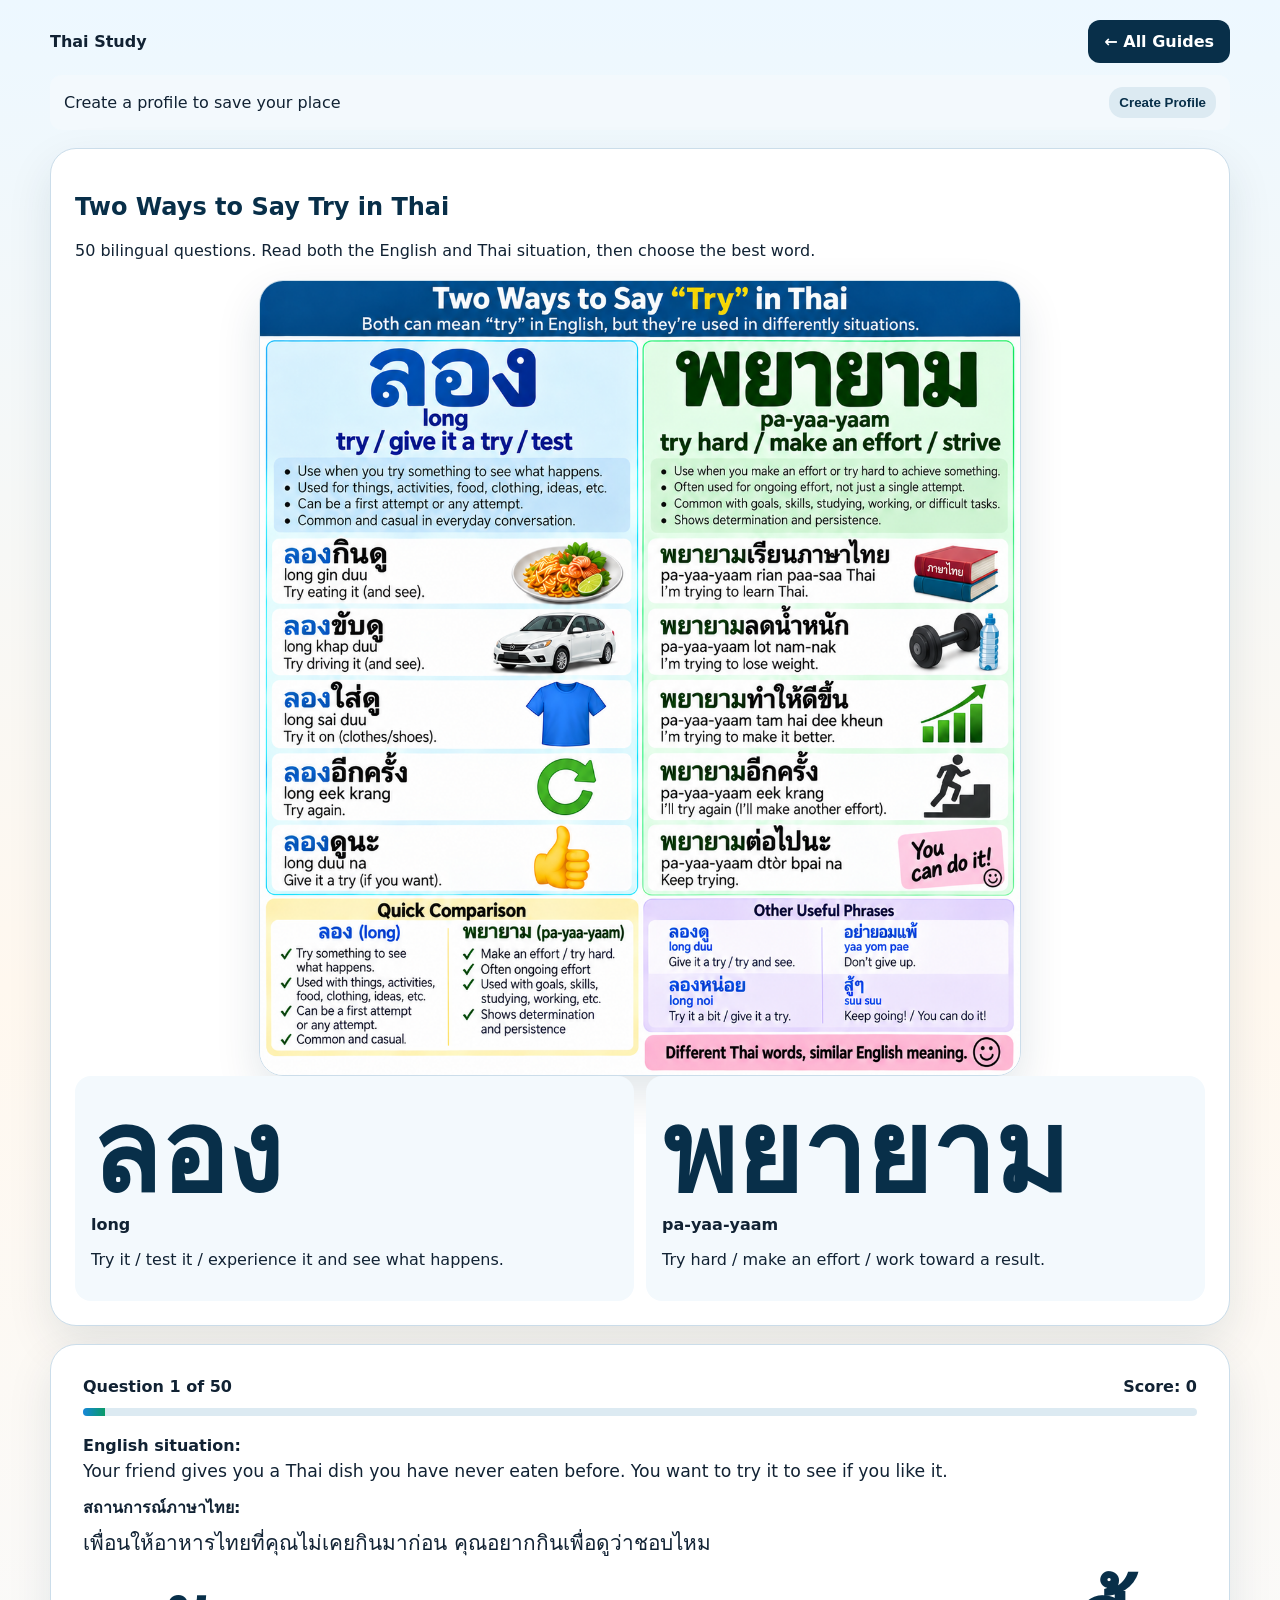
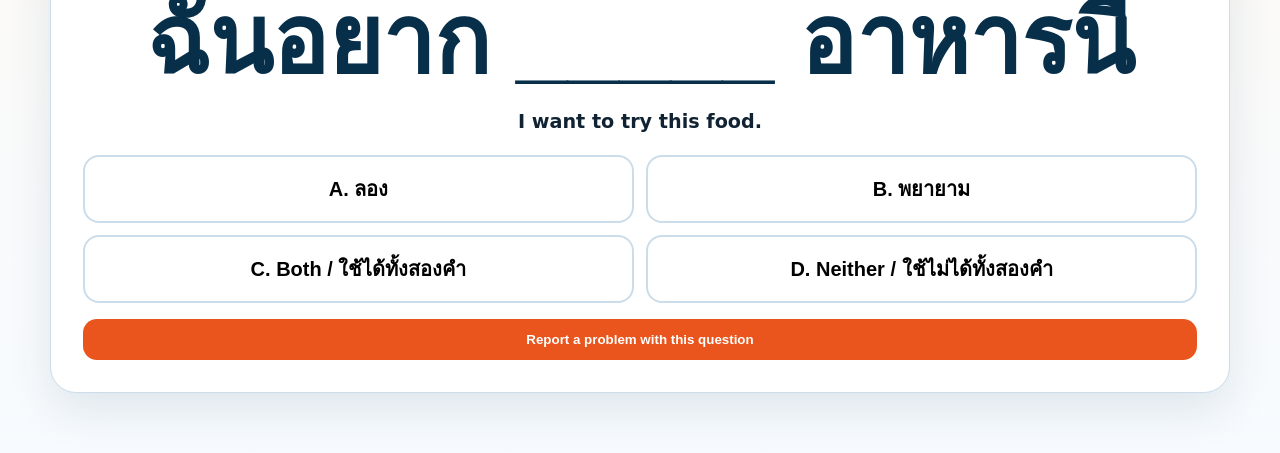
==== commit 7fcac64a: "Fix Try feedback modal initialization and explicit element references" ====
--- a/try.html
+++ b/try.html
@@ -11,4 +11,12 @@
 #answers button:hover,.answers button:hover{transform:translateY(-2px);box-shadow:0 8px 20px rgba(8,47,73,.10)!important}
 #suggest,#guideFeedback,.report-btn{background:#e9551c!important;color:#fff!important;border-radius:14px!important}
 .study-image{border-radius:24px!important;box-shadow:0 18px 45px rgba(8,47,73,.12)!important}
-[hidden]{display:none!important}.question-report{display:block!important;width:100%;margin-top:16px;border:0;cursor:pointer;text-align:center}.feedback-link.question-report{background:#e9551c!important;color:#fff!important;padding:13px 16px!important;border-radius:14px!important;font-weight:900!important;text-decoration:none!important}[hidden]{display:none!important}</style></head><body><main class="wrap"><div class="top"><strong>Thai Study</strong><a href="index.html">← All Guides</a></div><div class="student"><span id="studentStatus"></span><button id="profileButton">Create Profile</button></div><section class="hero"><h1>Two Ways to Say Try in Thai</h1><p>50 bilingual questions. Read both the English and Thai situation, then choose the best word.</p><img class="study-image" src="try-thai-study-guide.PNG" alt="Thai Study guide comparing ลอง and พยายาม"><div class="rule"><div><div class="big">ลอง</div><b>long</b><p>Try it / test it / experience it and see what happens.</p></div><div><div class="big">พยายาม</div><b>pa-yaa-yaam</b><p>Try hard / make an effort / work toward a result.</p></div></div></section><section class="card" id="quiz"><div class="meta"><span id="prog"></span><span id="score">Score: 0</span></div><div class="bar"><div class="fill" id="fill"></div></div><b>English situation:</b><div class="ctx" id="enctx"></div><b>สถานการณ์ภาษาไทย:</b><div class="ctx thctx" id="thctx"></div><div class="test" id="test"></div><div class="eng" id="eng"></div><div class="answers" id="answers"><button data-a="ลอง">A. ลอง</button><button data-a="พยายาม">B. พยายาม</button><button data-a="both">C. Both / ใช้ได้ทั้งสองคำ</button><button data-a="neither">D. Neither / ใช้ไม่ได้ทั้งสองคำ</button></div><div class="fb" id="fb"><div id="mark"></div><div class="fbthai" id="full"></div><div id="roman"></div><p id="why"></p><button class="next" id="next">Next Question →</button></div><button type="button" class="feedback-link question-report" id="suggest">Report a problem with this question</button></section><div id="profileModal" class="profile-modal" hidden><div class="profile-box"><h2>Student Profile</h2><p>No password required. Progress is saved on this browser/device.</p><label>Name</label><input id="studentName" maxlength="50"><label>Email (optional, for feedback)</label><input id="studentEmail" type="email" maxlength="120"><button id="saveProfile">Save Profile</button></div></div></main><script>const q=[["Your friend gives you a Thai dish you have never eaten before. You want to try it to see if you like it.","เพื่อนให้อาหารไทยที่คุณไม่เคยกินมาก่อน คุณอยากกินเพื่อดูว่าชอบไหม","ฉันอยาก _____ อาหารนี้","I want to try this food.","ลอง","chan yaak long aa-han nee","Use ลอง when you try or experience something to see what it is like."],["Speaking Thai is difficult, but you make an effort to speak every day.","การพูดภาษาไทยยากสำหรับคุณ แต่คุณยังฝึกพูดทุกวัน","ฉัน _____ พูดภาษาไทยทุกวัน","I try to speak Thai every day.","พยายาม","chan pa-yaa-yaam phuut phaa-saa Thai thuk wan","พยายาม emphasizes effort toward a goal."],["You see a shirt in a shop and want to put it on to see whether it fits.","คุณเห็นเสื้อในร้านและอยากใส่เพื่อดูว่าพอดีไหม","ฉันอยาก _____ ใส่เสื้อตัวนี้","I want to try on this shirt.","ลอง","chan yaak long sai seua dtua nee","Trying on clothing to see how it fits uses ลอง."],["You are learning to ride a motorcycle safely and keep working at it even when it is difficult.","คุณกำลังฝึกขี่มอเตอร์ไซค์อย่างปลอดภัย และยังคงฝึกแม้ว่าจะยาก","ฉัน _____ ฝึกขี่มอเตอร์ไซค์ให้ดีขึ้น","I try to improve my motorcycle riding.","พยายาม","chan pa-yaa-yaam feuk khee maw-dter-sai hai dee kheun","This is sustained effort to improve."],["A friend offers you a new kind of coffee. You want to taste it once.","เพื่อนเสนอกาแฟแบบใหม่ให้คุณ คุณอยากดื่มเพื่อดูว่าชอบไหม","ฉันจะ _____ กาแฟนี้","I will try this coffee.","ลอง","chan ja long gaa-fae nee","Trying something new as an experience uses ลอง."],["You want to lose weight and are making a serious effort.","คุณอยากลดน้ำหนักและกำลังตั้งใจทำอย่างจริงจัง","ฉัน _____ ลดน้ำหนัก","I am trying to lose weight.","พยายาม","chan pa-yaa-yaam lot nam-nak","A goal requiring effort uses พยายาม."],["You have never driven this car before and want to see how it feels.","คุณไม่เคยขับรถคันนี้มาก่อน และอยากรู้ว่าขับแล้วเป็นอย่างไร","ฉันอยาก _____ ขับรถคันนี้","I want to try driving this car.","ลอง","chan yaak long khap rot khan nee","ลอง means try it and see what it is like."],["A difficult problem has not been solved yet, but you keep working on it.","ปัญหานี้ยากและยังแก้ไม่ได้ แต่คุณยังคงทำต่อ","ฉันจะ _____ แก้ปัญหานี้","I will try to solve this problem.","พยายาม","chan ja pa-yaa-yaam gae pan-haa nee","The focus is effort toward solving the problem."],["You are at a restaurant and want to order a dish you have never had.","คุณอยู่ที่ร้านอาหารและอยากสั่งอาหารที่ไม่เคยกินมาก่อน","วันนี้ฉันจะ _____ กินเมนูนี้","Today I will try this dish.","ลอง","wan-nee chan ja long gin may-nuu nee","Trying a new dish as an experience uses ลอง."],["You are tired, but you keep studying because you want to pass an exam.","คุณเหนื่อย แต่ยังคงอ่านหนังสือเพราะอยากสอบผ่าน","ฉัน _____ อ่านหนังสือต่อ","I try to keep studying.","พยายาม","chan pa-yaa-yaam aan nang-seu dtor","Continuing despite difficulty emphasizes effort."],["Your friend suggests a different route. You decide to use it once and see whether it is faster.","เพื่อนแนะนำเส้นทางอื่น คุณตัดสินใจใช้เส้นทางนั้นเพื่อดูว่าเร็วกว่าไหม","เรา _____ ใช้ทางนี้กัน","Let's try this route.","ลอง","rao long chai thaang nee gan","Testing an alternative route uses ลอง."],["You cannot remember a Thai word, but you make an effort to recall it.","คุณจำคำภาษาไทยไม่ได้ แต่คุณตั้งใจนึกให้ออก","ฉัน _____ นึกคำนี้","I try to remember this word.","พยายาม","chan pa-yaa-yaam neuk kham nee","The speaker is exerting mental effort."],["You want to sit on a motorcycle before buying it to see if it is comfortable.","คุณอยากนั่งบนมอเตอร์ไซค์ก่อนซื้อเพื่อดูว่าสบายไหม","ฉันขอ _____ นั่งคันนี้ได้ไหม","Can I try sitting on this one?","ลอง","chan khaw long nang khan nee dai mai","You are testing the experience."],["You are working to stop smoking and it is difficult.","คุณกำลังเลิกสูบบุหรี่และรู้สึกว่ายาก","ฉัน _____ เลิกสูบบุหรี่","I am trying to quit smoking.","พยายาม","chan pa-yaa-yaam loek suup bu-ree","Quitting is a difficult goal requiring effort."],["Someone shows you a new app and you want to use it to see how it works.","มีคนแนะนำแอปใหม่ให้คุณ และคุณอยากใช้เพื่อดูว่าเป็นอย่างไร","ฉันจะ _____ ใช้แอปนี้","I will try this app.","ลอง","chan ja long chai aep nee","Trying out an app uses ลอง."],["Your pronunciation is difficult, but you repeatedly work on saying the word correctly.","การออกเสียงคำนี้ยาก แต่คุณฝึกซ้ำเพื่อพูดให้ถูก","ฉัน _____ ออกเสียงคำนี้ให้ถูก","I try to pronounce this word correctly.","พยายาม","chan pa-yaa-yaam awk-siang kham nee hai thuuk","Repeated effort toward correctness uses พยายาม."],["You are choosing shoes and want to put on one pair before deciding.","คุณกำลังเลือกรองเท้าและอยากใส่คู่หนึ่งก่อนตัดสินใจ","ขอ _____ ใส่รองเท้าคู่นี้ได้ไหม","Can I try on these shoes?","ลอง","khaw long sai rong-thao khuu nee dai mai","Trying on shoes uses ลอง."],["You are saving money every month even though it is difficult.","คุณเก็บเงินทุกเดือนแม้ว่าจะทำได้ยาก","ฉัน _____ เก็บเงินทุกเดือน","I try to save money every month.","พยายาม","chan pa-yaa-yaam gep ngoen thuk duean","This describes ongoing effort."],["You have never cooked pad kra pao and decide to make it once to see how it turns out.","คุณไม่เคยทำผัดกะเพรามาก่อน และตัดสินใจทำเพื่อดูว่าจะออกมาเป็นอย่างไร","ฉันจะ _____ ทำผัดกะเพรา","I will try making pad kra pao.","ลอง","chan ja long tam phat ga-phrao","Experimenting with doing something uses ลอง."],["You are trying hard to arrive at school on time every day.","คุณตั้งใจไปโรงเรียนให้ตรงเวลาทุกวัน","ฉัน _____ ไปโรงเรียนให้ตรงเวลา","I try to get to school on time.","พยายาม","chan pa-yaa-yaam bpai rong-rian hai dtrong way-laa","The goal requires consistent effort."],["You are not sure a key will open a door, so you use it to find out.","คุณไม่แน่ใจว่ากุญแจดอกนี้จะเปิดประตูได้ไหม จึงใช้เพื่อดูว่าเปิดได้หรือไม่","ฉันจะ _____ ใช้กุญแจดอกนี้","I will try this key.","ลอง","chan ja long chai gun-jae dawk nee","Testing whether something works uses ลอง."],["You are learning to read Thai and keep practicing even when the letters are difficult.","คุณกำลังเรียนอ่านภาษาไทยและยังฝึกต่อแม้ว่าตัวอักษรจะยาก","ฉัน _____ อ่านภาษาไทยทุกวัน","I try to read Thai every day.","พยายาม","chan pa-yaa-yaam aan phaa-saa Thai thuk wan","Ongoing effort to develop a skill uses พยายาม."],["Your friend says a sauce may be spicy. You want to taste a little to find out.","เพื่อนบอกว่าซอสอาจเผ็ด คุณอยากชิมนิดหน่อยเพื่อดูว่าเผ็ดไหม","ฉันจะ _____ กินนิดหน่อย","I will try a little.","ลอง","chan ja long gin nit-noi","Trying a small amount to see what it is like uses ลอง."],["You failed once, but you make another serious attempt.","คุณทำไม่สำเร็จครั้งหนึ่ง แต่คุณยังตั้งใจทำอีกครั้ง","ฉันจะ _____ อีกครั้ง","I will try again.","พยายาม","chan ja pa-yaa-yaam eek khrang","Here try again means make another effort."],["A new chair is in the shop. You sit on it briefly to see if it is comfortable.","มีเก้าอี้ตัวใหม่ในร้าน คุณอยากนั่งเพื่อดูว่าสบายไหม","ฉันขอ _____ นั่งเก้าอี้ตัวนี้","I'd like to try sitting in this chair.","ลอง","chan khaw long nang gao-ee dtua nee","Testing comfort uses ลอง."],["You are trying to understand what your teacher is explaining.","คุณกำลังตั้งใจทำความเข้าใจสิ่งที่ครูอธิบาย","ฉัน _____ เข้าใจที่ครูอธิบาย","I try to understand what the teacher explains.","พยายาม","chan pa-yaa-yaam khao-jai thee khruu a-thi-baai","Understanding is the goal and effort is emphasized."],["You have never used chopsticks and want to use them once.","คุณไม่เคยใช้ตะเกียบและอยากใช้ดูสักครั้ง","ฉันจะ _____ ใช้ตะเกียบ","I will try using chopsticks.","ลอง","chan ja long chai dta-giap","Trying a new method or tool uses ลอง."],["You want to speak more slowly so Thai people can understand you.","คุณอยากพูดให้ช้าลงเพื่อให้คนไทยเข้าใจคุณ","ฉันจะ _____ พูดให้ช้าลง","I will try to speak more slowly.","พยายาม","chan ja pa-yaa-yaam phuut hai chaa long","This is an effort to change how you speak."],["You see a helmet you like and put it on to check the fit.","คุณเห็นหมวกกันน็อกที่ชอบและอยากใส่เพื่อดูว่าพอดีไหม","ฉันอยาก _____ ใส่หมวกใบนี้","I want to try on this helmet.","ลอง","chan yaak long sai muak bai nee","Checking fit is a trial."],["You are working to drink more water each day.","คุณตั้งใจดื่มน้ำให้มากขึ้นทุกวัน","ฉัน _____ ดื่มน้ำให้มากขึ้น","I try to drink more water.","พยายาม","chan pa-yaa-yaam deum naam hai maak kheun","This describes an ongoing effort or habit goal."],["A mechanic suggests a different setting. You use it once to see if the motorcycle feels better.","ช่างแนะนำการตั้งค่าแบบอื่น คุณใช้เพื่อดูว่ามอเตอร์ไซค์ดีขึ้นไหม","ฉันจะ _____ ใช้การตั้งค่านี้","I will try this setting.","ลอง","chan ja long chai gaan dtang-khaa nee","Testing a setting uses ลอง."],["You are trying hard not to be late.","คุณกำลังตั้งใจไม่ให้ตัวเองมาสาย","ฉัน _____ ไม่มาสาย","I try not to be late.","พยายาม","chan pa-yaa-yaam mai maa saai","Avoiding lateness through effort uses พยายาม."],["Someone teaches you a new Thai phrase. You say it once to see if you can say it.","มีคนสอนวลีภาษาไทยใหม่ให้คุณ คุณอยากพูดดูสักครั้ง","ฉันขอ _____ พูดประโยคนี้","Let me try saying this sentence.","ลอง","chan khaw long phuut bpra-yok nee","Trying an action to see how it goes uses ลอง."],["You want to exercise three times a week and are making an effort to maintain the routine.","คุณอยากออกกำลังกายสัปดาห์ละสามครั้งและตั้งใจทำให้สม่ำเสมอ","ฉัน _____ ออกกำลังกายสัปดาห์ละสามครั้ง","I try to exercise three times a week.","พยายาม","chan pa-yaa-yaam awk gam-lang-gaai sap-daa la saam khrang","Maintaining a routine is ongoing effort."],["You have never ridden this model of motorcycle and want a short test ride.","คุณไม่เคยขี่มอเตอร์ไซค์รุ่นนี้และอยากขี่สั้น ๆ เพื่อดูว่าเป็นอย่างไร","ฉันอยาก _____ ขี่รุ่นนี้","I want to try riding this model.","ลอง","chan yaak long khee run nee","A test experience uses ลอง."],["The task is difficult, but you do not give up.","งานนี้ยาก แต่คุณไม่ยอมแพ้","ฉันจะ _____ ทำต่อไป","I will try to keep going.","พยายาม","chan ja pa-yaa-yaam tam dtor-bpai","Persistence despite difficulty is พยายาม."],["You are curious whether adding lime will taste good, so you add a little.","คุณสงสัยว่าใส่มะนาวแล้วจะอร่อยไหม จึงอยากใส่นิดหน่อยเพื่อดู","ฉันจะ _____ ใส่มะนาวนิดหน่อย","I will try adding a little lime.","ลอง","chan ja long sai ma-naao nit-noi","Experimenting to see the result uses ลอง."],["You are trying to remember to take your keys every morning.","คุณตั้งใจจำให้ได้ว่าต้องเอากุญแจไปทุกเช้า","ฉัน _____ จำเอากุญแจไปทุกเช้า","I try to remember my keys every morning.","พยายาม","chan pa-yaa-yaam jam ao gun-jae bpai thuk chao","Remembering consistently requires effort."],["You are offered a fruit you have never seen before and want one bite.","มีคนให้ผลไม้ที่คุณไม่เคยเห็นมาก่อน และคุณอยากกินหนึ่งคำเพื่อดูว่ารสชาติเป็นอย่างไร","ฉันจะ _____ กินผลไม้นี้","I will try this fruit.","ลอง","chan ja long gin phon-la-mai nee","Trying unfamiliar food uses ลอง."],["You are working hard to improve your Thai vocabulary.","คุณกำลังตั้งใจเพิ่มคำศัพท์ภาษาไทยของคุณ","ฉัน _____ เพิ่มคำศัพท์ภาษาไทย","I try to improve my Thai vocabulary.","พยายาม","chan pa-yaa-yaam phoem kham-sap phaa-saa Thai","Improvement through sustained effort uses พยายาม."],["You want to see whether a new pair of gloves feels comfortable.","คุณอยากรู้ว่าถุงมือคู่ใหม่ใส่สบายไหม","ฉันขอ _____ ใส่ถุงมือคู่นี้","Can I try on these gloves?","ลอง","chan khaw long sai thung-meu khuu nee","Trying on an item to check comfort uses ลอง."],["You cannot open a jar, but you keep making an effort.","คุณเปิดขวดไม่ได้ แต่ยังคงออกแรงเปิด","ฉัน _____ เปิดขวดนี้","I am trying to open this jar.","พยายาม","chan pa-yaa-yaam bpoet khuat nee","The action is difficult and requires effort."],["You have never taken this road on your motorcycle and decide to see where it goes.","คุณไม่เคยขี่มอเตอร์ไซค์ไปทางนี้ และอยากไปดูว่าเส้นทางเป็นอย่างไร","วันนี้ฉันจะ _____ ไปทางนี้","Today I'll try going this way.","ลอง","wan-nee chan ja long bpai thaang nee","Exploring an alternative to see what happens uses ลอง."],["You are trying to wake up earlier every morning.","คุณตั้งใจตื่นให้เช้าขึ้นทุกวัน","ฉัน _____ ตื่นให้เช้าขึ้น","I try to wake up earlier.","พยายาม","chan pa-yaa-yaam dteun hai chao kheun","Changing a habit requires ongoing effort."],["You want to use a different Thai word once to see whether it sounds natural.","คุณอยากใช้คำภาษาไทยอีกคำหนึ่งเพื่อดูว่าฟังเป็นธรรมชาติไหม","ฉันจะ _____ ใช้คำนี้","I will try using this word.","ลอง","chan ja long chai kham nee","Trying wording to see how it sounds uses ลอง."],["You are working hard to finish your homework before dinner.","คุณตั้งใจทำการบ้านให้เสร็จก่อนอาหารเย็น","ฉัน _____ ทำการบ้านให้เสร็จก่อนอาหารเย็น","I try to finish my homework before dinner.","พยายาม","chan pa-yaa-yaam tam gaan-baan hai set gaawn aa-han yen","Finishing by a deadline is a goal requiring effort."],["You have never used this camera mode and want to see the result.","คุณไม่เคยใช้โหมดกล้องนี้และอยากดูว่าผลออกมาเป็นอย่างไร","ฉันจะ _____ ใช้โหมดนี้","I will try this mode.","ลอง","chan ja long chai mode nee","Testing a feature uses ลอง."],["You are trying to listen carefully to your Thai teacher.","คุณตั้งใจฟังครูภาษาไทยอย่างระมัดระวัง","ฉัน _____ ฟังครูให้ดี","I try to listen carefully to the teacher.","พยายาม","chan pa-yaa-yaam fang khruu hai dee","Careful listening here is deliberate effort."],["You are unsure whether the soup needs more salt, so you add a little to see.","คุณไม่แน่ใจว่าซุปต้องใส่เกลือเพิ่มไหม จึงใส่นิดหน่อยเพื่อดูรสชาติ","ฉันจะ _____ ใส่เกลืออีกนิด","I will try adding a little more salt.","ลอง","chan ja long sai gleua eek nit","Experimenting with an ingredient uses ลอง."],["You made a mistake, but you are determined to do better next time.","คุณทำผิดพลาด แต่ตั้งใจว่าจะทำให้ดีขึ้นในครั้งหน้า","ครั้งหน้าฉันจะ _____ ทำให้ดีขึ้น","Next time I will try to do better.","พยายาม","khrang naa chan ja pa-yaa-yaam tam hai dee kheun","Determined effort to improve uses พยายาม."]];const PROFILE_KEY="thaiStudyProfile",PROGRESS_KEY="thaiStudyProgress_try";function getProfile(){try{return JSON.parse(localStorage.getItem(PROFILE_KEY)||"null")}catch(e){return null}}function saveProgress(){localStorage.setItem(PROGRESS_KEY,JSON.stringify({i,s}))}function loadProgress(){try{let p=JSON.parse(localStorage.getItem(PROGRESS_KEY)||"null");if(p&&Number.isInteger(p.i)&&p.i>=0&&p.i<q.length){i=p.i;s=p.s||0}}catch(e){}}let i=0,s=0,done=false;loadProgress();const $=x=>document.getElementById(x);function feedbackUrl(x){let p=getProfile()||{};let title="Feedback: Try in Thai question "+(i+1);let body="Question "+(i+1)+" of 50\n\nEnglish situation:\n"+x[0]+"\n\nThai situation:\n"+x[1]+"\n\nThai question:\n"+x[2]+"\n\nEnglish question:\n"+x[3]+"\n\nCurrent answer: "+x[4]+"\n\nStudent: "+(p.name||"Not provided")+"\nEmail: "+(p.email||"Not provided")+"\n\nSuggested correction / feedback:\n";return "https://github.com/mangaku01python/thaistudy/issues/new?title="+encodeURIComponent(title)+"&body="+encodeURIComponent(body)}function guideFeedbackUrl(){let p=getProfile()||{};let body="Study guide: Two Ways to Say Try in Thai\n\nStudent: "+(p.name||"Not provided")+"\nEmail: "+(p.email||"Not provided")+"\n\nSuggested correction / feedback:\n";return "https://github.com/mangaku01python/thaistudy/issues/new?title="+encodeURIComponent("Feedback: Two Ways to Say Try in Thai")+"&body="+encodeURIComponent(body)}function render(){done=false;let x=q[i];$("prog").textContent="Question "+(i+1)+" of "+q.length;$("score").textContent="Score: "+s;$("fill").style.width=((i+1)/q.length*100)+"%";$("enctx").textContent=x[0];$("thctx").textContent=x[1];$("test").textContent=x[2];$("eng").textContent=x[3];$("fb").className="fb";[...$("answers").children].forEach(b=>{b.disabled=false;b.className=""});$("next").textContent=i===q.length-1?"See My Score →":"Next Question →"}[...$("answers").children].forEach(b=>b.onclick=()=>{if(done)return;done=true;let x=q[i],ok=b.dataset.a===x[4];if(ok)s++;saveProgress();[...$("answers").children].forEach(z=>{z.disabled=true;if(z.dataset.a===x[4])z.classList.add("ok")});if(!ok)b.classList.add("no");$("score").textContent="Score: "+s;$("mark").innerHTML=ok?"<b>✓ Correct</b>":"<b>✗ Not quite — correct answer: "+x[4]+"</b>";$("full").textContent=x[2].replace("_____",x[4]);$("roman").textContent=x[5]+" · "+x[3];$("why").textContent=x[6];$("fb").className="fb show"});$("next").onclick=()=>{if(!done)return;if(i===q.length-1){$("quiz").innerHTML="<h2 style=text-align:center>Quiz complete</h2><div class=final>"+s+"/50</div><p style=text-align:center><a href=try.html>Start again</a> · <a href=index.html>All Guides</a></p>"}else{i++;saveProgress();render()}};function showProfile(){let p=getProfile();studentStatus.textContent=p?"Welcome back, "+p.name+" · Question "+(i+1)+" of 50":"Create a profile to save your place";profileButton.textContent=p?"Edit Profile":"Create Profile"}profileButton.onclick=()=>{let p=getProfile()||{};studentName.value=p.name||"";studentEmail.value=p.email||"";profileModal.hidden=false};saveProfile.onclick=()=>{let name=studentName.value.trim();if(!name){studentName.focus();return}localStorage.setItem(PROFILE_KEY,JSON.stringify({name,email:studentEmail.value.trim()}));profileModal.hidden=true;showProfile()};profileModal.onclick=e=>{if(e.target===profileModal)profileModal.hidden=true};showProfile();const FEEDBACK_ENDPOINT="https://thai-study-feedback.mangaku01-python.workers.dev/feedback";let pendingFeedback=null;function openLineFeedback(data){pendingFeedback=data;lineFeedbackSummary.textContent=data.questionNumber?"Question "+data.questionNumber+" · "+data.guide:data.guide+" · General study guide feedback";lineFeedbackText.value="";lineFeedbackStatus.textContent="";lineFeedbackModal.hidden=false;lineFeedbackText.focus()}lineFeedbackCancel.onclick=()=>lineFeedbackModal.hidden=true;lineFeedbackModal.onclick=e=>{if(e.target===lineFeedbackModal)lineFeedbackModal.hidden=true};lineFeedbackSend.onclick=async()=>{let feedback=lineFeedbackText.value.trim();if(!feedback)return lineFeedbackText.focus();let p=getProfile()||{};lineFeedbackSend.disabled=true;lineFeedbackStatus.textContent="Sending…";try{let r=await fetch(FEEDBACK_ENDPOINT,{method:"POST",headers:{"Content-Type":"application/json"},body:JSON.stringify({...pendingFeedback,studentName:p.name||"Not provided",studentEmail:p.email||"Not provided",feedback})});if(!r.ok)throw new Error("send failed");lineFeedbackStatus.textContent="✓ Feedback sent. Thank you.";setTimeout(()=>lineFeedbackModal.hidden=true,900)}catch(e){lineFeedbackStatus.textContent="Could not send feedback. Please try again."}finally{lineFeedbackSend.disabled=false}};suggest.onclick=()=>{let x=q[i];openLineFeedback({guide:"Two Ways to Say Try in Thai",questionNumber:(i+1)+" of "+q.length,english:x[0]+"\n"+x[3],thai:x[1]+"\n"+x[2],answer:x[4]})};guideFeedback.onclick=()=>openLineFeedback({guide:"Two Ways to Say Try in Thai",english:"General study guide feedback",thai:"",answer:""});render();</script><div id="lineFeedbackModal" class="feedback-modal" hidden><div class="feedback-box"><h2>Send feedback</h2><p id="lineFeedbackSummary"></p><textarea id="lineFeedbackText" placeholder="What should be corrected or changed?"></textarea><div class="row"><button id="lineFeedbackCancel" class="feedback-cancel">Cancel</button><button id="lineFeedbackSend" class="feedback-send">Send to Thai Study</button></div><p id="lineFeedbackStatus"></p></div></div></body></html>+[hidden]{display:none!important}.question-report{display:block!important;width:100%;margin-top:16px;border:0;cursor:pointer;text-align:center}.feedback-link.question-report{background:#e9551c!important;color:#fff!important;padding:13px 16px!important;border-radius:14px!important;font-weight:900!important;text-decoration:none!important}[hidden]{display:none!important}</style></head><body><main class="wrap"><div class="top"><strong>Thai Study</strong><a href="index.html">← All Guides</a></div><div class="student"><span id="studentStatus"></span><button id="profileButton">Create Profile</button></div><section class="hero"><h1>Two Ways to Say Try in Thai</h1><p>50 bilingual questions. Read both the English and Thai situation, then choose the best word.</p><img class="study-image" src="try-thai-study-guide.PNG" alt="Thai Study guide comparing ลอง and พยายาม"><div class="rule"><div><div class="big">ลอง</div><b>long</b><p>Try it / test it / experience it and see what happens.</p></div><div><div class="big">พยายาม</div><b>pa-yaa-yaam</b><p>Try hard / make an effort / work toward a result.</p></div></div></section><section class="card" id="quiz"><div class="meta"><span id="prog"></span><span id="score">Score: 0</span></div><div class="bar"><div class="fill" id="fill"></div></div><b>English situation:</b><div class="ctx" id="enctx"></div><b>สถานการณ์ภาษาไทย:</b><div class="ctx thctx" id="thctx"></div><div class="test" id="test"></div><div class="eng" id="eng"></div><div class="answers" id="answers"><button data-a="ลอง">A. ลอง</button><button data-a="พยายาม">B. พยายาม</button><button data-a="both">C. Both / ใช้ได้ทั้งสองคำ</button><button data-a="neither">D. Neither / ใช้ไม่ได้ทั้งสองคำ</button></div><div class="fb" id="fb"><div id="mark"></div><div class="fbthai" id="full"></div><div id="roman"></div><p id="why"></p><button class="next" id="next">Next Question →</button></div><button type="button" class="feedback-link question-report" id="suggest">Report a problem with this question</button></section><div id="profileModal" class="profile-modal" hidden><div class="profile-box"><h2>Student Profile</h2><p>No password required. Progress is saved on this browser/device.</p><label>Name</label><input id="studentName" maxlength="50"><label>Email (optional, for feedback)</label><input id="studentEmail" type="email" maxlength="120"><button id="saveProfile">Save Profile</button></div></div></main><div id="lineFeedbackModal" class="feedback-modal" hidden><div class="feedback-box"><h2>Send feedback</h2><p id="lineFeedbackSummary"></p><textarea id="lineFeedbackText" placeholder="What should be corrected or changed?"></textarea><div class="row"><button id="lineFeedbackCancel" class="feedback-cancel">Cancel</button><button id="lineFeedbackSend" class="feedback-send">Send to Thai Study</button></div><p id="lineFeedbackStatus"></p></div></div><script>const q=[["Your friend gives you a Thai dish you have never eaten before. You want to try it to see if you like it.","เพื่อนให้อาหารไทยที่คุณไม่เคยกินมาก่อน คุณอยากกินเพื่อดูว่าชอบไหม","ฉันอยาก _____ อาหารนี้","I want to try this food.","ลอง","chan yaak long aa-han nee","Use ลอง when you try or experience something to see what it is like."],["Speaking Thai is difficult, but you make an effort to speak every day.","การพูดภาษาไทยยากสำหรับคุณ แต่คุณยังฝึกพูดทุกวัน","ฉัน _____ พูดภาษาไทยทุกวัน","I try to speak Thai every day.","พยายาม","chan pa-yaa-yaam phuut phaa-saa Thai thuk wan","พยายาม emphasizes effort toward a goal."],["You see a shirt in a shop and want to put it on to see whether it fits.","คุณเห็นเสื้อในร้านและอยากใส่เพื่อดูว่าพอดีไหม","ฉันอยาก _____ ใส่เสื้อตัวนี้","I want to try on this shirt.","ลอง","chan yaak long sai seua dtua nee","Trying on clothing to see how it fits uses ลอง."],["You are learning to ride a motorcycle safely and keep working at it even when it is difficult.","คุณกำลังฝึกขี่มอเตอร์ไซค์อย่างปลอดภัย และยังคงฝึกแม้ว่าจะยาก","ฉัน _____ ฝึกขี่มอเตอร์ไซค์ให้ดีขึ้น","I try to improve my motorcycle riding.","พยายาม","chan pa-yaa-yaam feuk khee maw-dter-sai hai dee kheun","This is sustained effort to improve."],["A friend offers you a new kind of coffee. You want to taste it once.","เพื่อนเสนอกาแฟแบบใหม่ให้คุณ คุณอยากดื่มเพื่อดูว่าชอบไหม","ฉันจะ _____ กาแฟนี้","I will try this coffee.","ลอง","chan ja long gaa-fae nee","Trying something new as an experience uses ลอง."],["You want to lose weight and are making a serious effort.","คุณอยากลดน้ำหนักและกำลังตั้งใจทำอย่างจริงจัง","ฉัน _____ ลดน้ำหนัก","I am trying to lose weight.","พยายาม","chan pa-yaa-yaam lot nam-nak","A goal requiring effort uses พยายาม."],["You have never driven this car before and want to see how it feels.","คุณไม่เคยขับรถคันนี้มาก่อน และอยากรู้ว่าขับแล้วเป็นอย่างไร","ฉันอยาก _____ ขับรถคันนี้","I want to try driving this car.","ลอง","chan yaak long khap rot khan nee","ลอง means try it and see what it is like."],["A difficult problem has not been solved yet, but you keep working on it.","ปัญหานี้ยากและยังแก้ไม่ได้ แต่คุณยังคงทำต่อ","ฉันจะ _____ แก้ปัญหานี้","I will try to solve this problem.","พยายาม","chan ja pa-yaa-yaam gae pan-haa nee","The focus is effort toward solving the problem."],["You are at a restaurant and want to order a dish you have never had.","คุณอยู่ที่ร้านอาหารและอยากสั่งอาหารที่ไม่เคยกินมาก่อน","วันนี้ฉันจะ _____ กินเมนูนี้","Today I will try this dish.","ลอง","wan-nee chan ja long gin may-nuu nee","Trying a new dish as an experience uses ลอง."],["You are tired, but you keep studying because you want to pass an exam.","คุณเหนื่อย แต่ยังคงอ่านหนังสือเพราะอยากสอบผ่าน","ฉัน _____ อ่านหนังสือต่อ","I try to keep studying.","พยายาม","chan pa-yaa-yaam aan nang-seu dtor","Continuing despite difficulty emphasizes effort."],["Your friend suggests a different route. You decide to use it once and see whether it is faster.","เพื่อนแนะนำเส้นทางอื่น คุณตัดสินใจใช้เส้นทางนั้นเพื่อดูว่าเร็วกว่าไหม","เรา _____ ใช้ทางนี้กัน","Let's try this route.","ลอง","rao long chai thaang nee gan","Testing an alternative route uses ลอง."],["You cannot remember a Thai word, but you make an effort to recall it.","คุณจำคำภาษาไทยไม่ได้ แต่คุณตั้งใจนึกให้ออก","ฉัน _____ นึกคำนี้","I try to remember this word.","พยายาม","chan pa-yaa-yaam neuk kham nee","The speaker is exerting mental effort."],["You want to sit on a motorcycle before buying it to see if it is comfortable.","คุณอยากนั่งบนมอเตอร์ไซค์ก่อนซื้อเพื่อดูว่าสบายไหม","ฉันขอ _____ นั่งคันนี้ได้ไหม","Can I try sitting on this one?","ลอง","chan khaw long nang khan nee dai mai","You are testing the experience."],["You are working to stop smoking and it is difficult.","คุณกำลังเลิกสูบบุหรี่และรู้สึกว่ายาก","ฉัน _____ เลิกสูบบุหรี่","I am trying to quit smoking.","พยายาม","chan pa-yaa-yaam loek suup bu-ree","Quitting is a difficult goal requiring effort."],["Someone shows you a new app and you want to use it to see how it works.","มีคนแนะนำแอปใหม่ให้คุณ และคุณอยากใช้เพื่อดูว่าเป็นอย่างไร","ฉันจะ _____ ใช้แอปนี้","I will try this app.","ลอง","chan ja long chai aep nee","Trying out an app uses ลอง."],["Your pronunciation is difficult, but you repeatedly work on saying the word correctly.","การออกเสียงคำนี้ยาก แต่คุณฝึกซ้ำเพื่อพูดให้ถูก","ฉัน _____ ออกเสียงคำนี้ให้ถูก","I try to pronounce this word correctly.","พยายาม","chan pa-yaa-yaam awk-siang kham nee hai thuuk","Repeated effort toward correctness uses พยายาม."],["You are choosing shoes and want to put on one pair before deciding.","คุณกำลังเลือกรองเท้าและอยากใส่คู่หนึ่งก่อนตัดสินใจ","ขอ _____ ใส่รองเท้าคู่นี้ได้ไหม","Can I try on these shoes?","ลอง","khaw long sai rong-thao khuu nee dai mai","Trying on shoes uses ลอง."],["You are saving money every month even though it is difficult.","คุณเก็บเงินทุกเดือนแม้ว่าจะทำได้ยาก","ฉัน _____ เก็บเงินทุกเดือน","I try to save money every month.","พยายาม","chan pa-yaa-yaam gep ngoen thuk duean","This describes ongoing effort."],["You have never cooked pad kra pao and decide to make it once to see how it turns out.","คุณไม่เคยทำผัดกะเพรามาก่อน และตัดสินใจทำเพื่อดูว่าจะออกมาเป็นอย่างไร","ฉันจะ _____ ทำผัดกะเพรา","I will try making pad kra pao.","ลอง","chan ja long tam phat ga-phrao","Experimenting with doing something uses ลอง."],["You are trying hard to arrive at school on time every day.","คุณตั้งใจไปโรงเรียนให้ตรงเวลาทุกวัน","ฉัน _____ ไปโรงเรียนให้ตรงเวลา","I try to get to school on time.","พยายาม","chan pa-yaa-yaam bpai rong-rian hai dtrong way-laa","The goal requires consistent effort."],["You are not sure a key will open a door, so you use it to find out.","คุณไม่แน่ใจว่ากุญแจดอกนี้จะเปิดประตูได้ไหม จึงใช้เพื่อดูว่าเปิดได้หรือไม่","ฉันจะ _____ ใช้กุญแจดอกนี้","I will try this key.","ลอง","chan ja long chai gun-jae dawk nee","Testing whether something works uses ลอง."],["You are learning to read Thai and keep practicing even when the letters are difficult.","คุณกำลังเรียนอ่านภาษาไทยและยังฝึกต่อแม้ว่าตัวอักษรจะยาก","ฉัน _____ อ่านภาษาไทยทุกวัน","I try to read Thai every day.","พยายาม","chan pa-yaa-yaam aan phaa-saa Thai thuk wan","Ongoing effort to develop a skill uses พยายาม."],["Your friend says a sauce may be spicy. You want to taste a little to find out.","เพื่อนบอกว่าซอสอาจเผ็ด คุณอยากชิมนิดหน่อยเพื่อดูว่าเผ็ดไหม","ฉันจะ _____ กินนิดหน่อย","I will try a little.","ลอง","chan ja long gin nit-noi","Trying a small amount to see what it is like uses ลอง."],["You failed once, but you make another serious attempt.","คุณทำไม่สำเร็จครั้งหนึ่ง แต่คุณยังตั้งใจทำอีกครั้ง","ฉันจะ _____ อีกครั้ง","I will try again.","พยายาม","chan ja pa-yaa-yaam eek khrang","Here try again means make another effort."],["A new chair is in the shop. You sit on it briefly to see if it is comfortable.","มีเก้าอี้ตัวใหม่ในร้าน คุณอยากนั่งเพื่อดูว่าสบายไหม","ฉันขอ _____ นั่งเก้าอี้ตัวนี้","I'd like to try sitting in this chair.","ลอง","chan khaw long nang gao-ee dtua nee","Testing comfort uses ลอง."],["You are trying to understand what your teacher is explaining.","คุณกำลังตั้งใจทำความเข้าใจสิ่งที่ครูอธิบาย","ฉัน _____ เข้าใจที่ครูอธิบาย","I try to understand what the teacher explains.","พยายาม","chan pa-yaa-yaam khao-jai thee khruu a-thi-baai","Understanding is the goal and effort is emphasized."],["You have never used chopsticks and want to use them once.","คุณไม่เคยใช้ตะเกียบและอยากใช้ดูสักครั้ง","ฉันจะ _____ ใช้ตะเกียบ","I will try using chopsticks.","ลอง","chan ja long chai dta-giap","Trying a new method or tool uses ลอง."],["You want to speak more slowly so Thai people can understand you.","คุณอยากพูดให้ช้าลงเพื่อให้คนไทยเข้าใจคุณ","ฉันจะ _____ พูดให้ช้าลง","I will try to speak more slowly.","พยายาม","chan ja pa-yaa-yaam phuut hai chaa long","This is an effort to change how you speak."],["You see a helmet you like and put it on to check the fit.","คุณเห็นหมวกกันน็อกที่ชอบและอยากใส่เพื่อดูว่าพอดีไหม","ฉันอยาก _____ ใส่หมวกใบนี้","I want to try on this helmet.","ลอง","chan yaak long sai muak bai nee","Checking fit is a trial."],["You are working to drink more water each day.","คุณตั้งใจดื่มน้ำให้มากขึ้นทุกวัน","ฉัน _____ ดื่มน้ำให้มากขึ้น","I try to drink more water.","พยายาม","chan pa-yaa-yaam deum naam hai maak kheun","This describes an ongoing effort or habit goal."],["A mechanic suggests a different setting. You use it once to see if the motorcycle feels better.","ช่างแนะนำการตั้งค่าแบบอื่น คุณใช้เพื่อดูว่ามอเตอร์ไซค์ดีขึ้นไหม","ฉันจะ _____ ใช้การตั้งค่านี้","I will try this setting.","ลอง","chan ja long chai gaan dtang-khaa nee","Testing a setting uses ลอง."],["You are trying hard not to be late.","คุณกำลังตั้งใจไม่ให้ตัวเองมาสาย","ฉัน _____ ไม่มาสาย","I try not to be late.","พยายาม","chan pa-yaa-yaam mai maa saai","Avoiding lateness through effort uses พยายาม."],["Someone teaches you a new Thai phrase. You say it once to see if you can say it.","มีคนสอนวลีภาษาไทยใหม่ให้คุณ คุณอยากพูดดูสักครั้ง","ฉันขอ _____ พูดประโยคนี้","Let me try saying this sentence.","ลอง","chan khaw long phuut bpra-yok nee","Trying an action to see how it goes uses ลอง."],["You want to exercise three times a week and are making an effort to maintain the routine.","คุณอยากออกกำลังกายสัปดาห์ละสามครั้งและตั้งใจทำให้สม่ำเสมอ","ฉัน _____ ออกกำลังกายสัปดาห์ละสามครั้ง","I try to exercise three times a week.","พยายาม","chan pa-yaa-yaam awk gam-lang-gaai sap-daa la saam khrang","Maintaining a routine is ongoing effort."],["You have never ridden this model of motorcycle and want a short test ride.","คุณไม่เคยขี่มอเตอร์ไซค์รุ่นนี้และอยากขี่สั้น ๆ เพื่อดูว่าเป็นอย่างไร","ฉันอยาก _____ ขี่รุ่นนี้","I want to try riding this model.","ลอง","chan yaak long khee run nee","A test experience uses ลอง."],["The task is difficult, but you do not give up.","งานนี้ยาก แต่คุณไม่ยอมแพ้","ฉันจะ _____ ทำต่อไป","I will try to keep going.","พยายาม","chan ja pa-yaa-yaam tam dtor-bpai","Persistence despite difficulty is พยายาม."],["You are curious whether adding lime will taste good, so you add a little.","คุณสงสัยว่าใส่มะนาวแล้วจะอร่อยไหม จึงอยากใส่นิดหน่อยเพื่อดู","ฉันจะ _____ ใส่มะนาวนิดหน่อย","I will try adding a little lime.","ลอง","chan ja long sai ma-naao nit-noi","Experimenting to see the result uses ลอง."],["You are trying to remember to take your keys every morning.","คุณตั้งใจจำให้ได้ว่าต้องเอากุญแจไปทุกเช้า","ฉัน _____ จำเอากุญแจไปทุกเช้า","I try to remember my keys every morning.","พยายาม","chan pa-yaa-yaam jam ao gun-jae bpai thuk chao","Remembering consistently requires effort."],["You are offered a fruit you have never seen before and want one bite.","มีคนให้ผลไม้ที่คุณไม่เคยเห็นมาก่อน และคุณอยากกินหนึ่งคำเพื่อดูว่ารสชาติเป็นอย่างไร","ฉันจะ _____ กินผลไม้นี้","I will try this fruit.","ลอง","chan ja long gin phon-la-mai nee","Trying unfamiliar food uses ลอง."],["You are working hard to improve your Thai vocabulary.","คุณกำลังตั้งใจเพิ่มคำศัพท์ภาษาไทยของคุณ","ฉัน _____ เพิ่มคำศัพท์ภาษาไทย","I try to improve my Thai vocabulary.","พยายาม","chan pa-yaa-yaam phoem kham-sap phaa-saa Thai","Improvement through sustained effort uses พยายาม."],["You want to see whether a new pair of gloves feels comfortable.","คุณอยากรู้ว่าถุงมือคู่ใหม่ใส่สบายไหม","ฉันขอ _____ ใส่ถุงมือคู่นี้","Can I try on these gloves?","ลอง","chan khaw long sai thung-meu khuu nee","Trying on an item to check comfort uses ลอง."],["You cannot open a jar, but you keep making an effort.","คุณเปิดขวดไม่ได้ แต่ยังคงออกแรงเปิด","ฉัน _____ เปิดขวดนี้","I am trying to open this jar.","พยายาม","chan pa-yaa-yaam bpoet khuat nee","The action is difficult and requires effort."],["You have never taken this road on your motorcycle and decide to see where it goes.","คุณไม่เคยขี่มอเตอร์ไซค์ไปทางนี้ และอยากไปดูว่าเส้นทางเป็นอย่างไร","วันนี้ฉันจะ _____ ไปทางนี้","Today I'll try going this way.","ลอง","wan-nee chan ja long bpai thaang nee","Exploring an alternative to see what happens uses ลอง."],["You are trying to wake up earlier every morning.","คุณตั้งใจตื่นให้เช้าขึ้นทุกวัน","ฉัน _____ ตื่นให้เช้าขึ้น","I try to wake up earlier.","พยายาม","chan pa-yaa-yaam dteun hai chao kheun","Changing a habit requires ongoing effort."],["You want to use a different Thai word once to see whether it sounds natural.","คุณอยากใช้คำภาษาไทยอีกคำหนึ่งเพื่อดูว่าฟังเป็นธรรมชาติไหม","ฉันจะ _____ ใช้คำนี้","I will try using this word.","ลอง","chan ja long chai kham nee","Trying wording to see how it sounds uses ลอง."],["You are working hard to finish your homework before dinner.","คุณตั้งใจทำการบ้านให้เสร็จก่อนอาหารเย็น","ฉัน _____ ทำการบ้านให้เสร็จก่อนอาหารเย็น","I try to finish my homework before dinner.","พยายาม","chan pa-yaa-yaam tam gaan-baan hai set gaawn aa-han yen","Finishing by a deadline is a goal requiring effort."],["You have never used this camera mode and want to see the result.","คุณไม่เคยใช้โหมดกล้องนี้และอยากดูว่าผลออกมาเป็นอย่างไร","ฉันจะ _____ ใช้โหมดนี้","I will try this mode.","ลอง","chan ja long chai mode nee","Testing a feature uses ลอง."],["You are trying to listen carefully to your Thai teacher.","คุณตั้งใจฟังครูภาษาไทยอย่างระมัดระวัง","ฉัน _____ ฟังครูให้ดี","I try to listen carefully to the teacher.","พยายาม","chan pa-yaa-yaam fang khruu hai dee","Careful listening here is deliberate effort."],["You are unsure whether the soup needs more salt, so you add a little to see.","คุณไม่แน่ใจว่าซุปต้องใส่เกลือเพิ่มไหม จึงใส่นิดหน่อยเพื่อดูรสชาติ","ฉันจะ _____ ใส่เกลืออีกนิด","I will try adding a little more salt.","ลอง","chan ja long sai gleua eek nit","Experimenting with an ingredient uses ลอง."],["You made a mistake, but you are determined to do better next time.","คุณทำผิดพลาด แต่ตั้งใจว่าจะทำให้ดีขึ้นในครั้งหน้า","ครั้งหน้าฉันจะ _____ ทำให้ดีขึ้น","Next time I will try to do better.","พยายาม","khrang naa chan ja pa-yaa-yaam tam hai dee kheun","Determined effort to improve uses พยายาม."]];const PROFILE_KEY="thaiStudyProfile",PROGRESS_KEY="thaiStudyProgress_try";function getProfile(){try{return JSON.parse(localStorage.getItem(PROFILE_KEY)||"null")}catch(e){return null}}function saveProgress(){localStorage.setItem(PROGRESS_KEY,JSON.stringify({i,s}))}function loadProgress(){try{let p=JSON.parse(localStorage.getItem(PROGRESS_KEY)||"null");if(p&&Number.isInteger(p.i)&&p.i>=0&&p.i<q.length){i=p.i;s=p.s||0}}catch(e){}}let i=0,s=0,done=false;loadProgress();const $=x=>document.getElementById(x);function feedbackUrl(x){let p=getProfile()||{};let title="Feedback: Try in Thai question "+(i+1);let body="Question "+(i+1)+" of 50\n\nEnglish situation:\n"+x[0]+"\n\nThai situation:\n"+x[1]+"\n\nThai question:\n"+x[2]+"\n\nEnglish question:\n"+x[3]+"\n\nCurrent answer: "+x[4]+"\n\nStudent: "+(p.name||"Not provided")+"\nEmail: "+(p.email||"Not provided")+"\n\nSuggested correction / feedback:\n";return "https://github.com/mangaku01python/thaistudy/issues/new?title="+encodeURIComponent(title)+"&body="+encodeURIComponent(body)}function guideFeedbackUrl(){let p=getProfile()||{};let body="Study guide: Two Ways to Say Try in Thai\n\nStudent: "+(p.name||"Not provided")+"\nEmail: "+(p.email||"Not provided")+"\n\nSuggested correction / feedback:\n";return "https://github.com/mangaku01python/thaistudy/issues/new?title="+encodeURIComponent("Feedback: Two Ways to Say Try in Thai")+"&body="+encodeURIComponent(body)}function render(){done=false;let x=q[i];$("prog").textContent="Question "+(i+1)+" of "+q.length;$("score").textContent="Score: "+s;$("fill").style.width=((i+1)/q.length*100)+"%";$("enctx").textContent=x[0];$("thctx").textContent=x[1];$("test").textContent=x[2];$("eng").textContent=x[3];$("fb").className="fb";[...$("answers").children].forEach(b=>{b.disabled=false;b.className=""});$("next").textContent=i===q.length-1?"See My Score →":"Next Question →"}[...$("answers").children].forEach(b=>b.onclick=()=>{if(done)return;done=true;let x=q[i],ok=b.dataset.a===x[4];if(ok)s++;saveProgress();[...$("answers").children].forEach(z=>{z.disabled=true;if(z.dataset.a===x[4])z.classList.add("ok")});if(!ok)b.classList.add("no");$("score").textContent="Score: "+s;$("mark").innerHTML=ok?"<b>✓ Correct</b>":"<b>✗ Not quite — correct answer: "+x[4]+"</b>";$("full").textContent=x[2].replace("_____",x[4]);$("roman").textContent=x[5]+" · "+x[3];$("why").textContent=x[6];$("fb").className="fb show"});$("next").onclick=()=>{if(!done)return;if(i===q.length-1){$("quiz").innerHTML="<h2 style=text-align:center>Quiz complete</h2><div class=final>"+s+"/50</div><p style=text-align:center><a href=try.html>Start again</a> · <a href=index.html>All Guides</a></p>"}else{i++;saveProgress();render()}};function showProfile(){let p=getProfile();studentStatus.textContent=p?"Welcome back, "+p.name+" · Question "+(i+1)+" of 50":"Create a profile to save your place";profileButton.textContent=p?"Edit Profile":"Create Profile"}profileButton.onclick=()=>{let p=getProfile()||{};studentName.value=p.name||"";studentEmail.value=p.email||"";profileModal.hidden=false};saveProfile.onclick=()=>{let name=studentName.value.trim();if(!name){studentName.focus();return}localStorage.setItem(PROFILE_KEY,JSON.stringify({name,email:studentEmail.value.trim()}));profileModal.hidden=true;showProfile()};profileModal.onclick=e=>{if(e.target===profileModal)profileModal.hidden=true};showProfile();const FEEDBACK_ENDPOINT="https://thai-study-feedback.mangaku01-python.workers.dev/feedback";
+const lineFeedbackModal=document.getElementById("lineFeedbackModal");
+const lineFeedbackSummary=document.getElementById("lineFeedbackSummary");
+const lineFeedbackText=document.getElementById("lineFeedbackText");
+const lineFeedbackStatus=document.getElementById("lineFeedbackStatus");
+const lineFeedbackCancel=document.getElementById("lineFeedbackCancel");
+const lineFeedbackSend=document.getElementById("lineFeedbackSend");
+const suggest=document.getElementById("suggest");
+let pendingFeedback=null;function openLineFeedback(data){pendingFeedback=data;lineFeedbackSummary.textContent=data.questionNumber?"Question "+data.questionNumber+" · "+data.guide:data.guide+" · General study guide feedback";lineFeedbackText.value="";lineFeedbackStatus.textContent="";lineFeedbackModal.hidden=false;lineFeedbackText.focus()}lineFeedbackCancel.onclick=()=>lineFeedbackModal.hidden=true;lineFeedbackModal.onclick=e=>{if(e.target===lineFeedbackModal)lineFeedbackModal.hidden=true};lineFeedbackSend.onclick=async()=>{let feedback=lineFeedbackText.value.trim();if(!feedback)return lineFeedbackText.focus();let p=getProfile()||{};lineFeedbackSend.disabled=true;lineFeedbackStatus.textContent="Sending…";try{let r=await fetch(FEEDBACK_ENDPOINT,{method:"POST",headers:{"Content-Type":"application/json"},body:JSON.stringify({...pendingFeedback,studentName:p.name||"Not provided",studentEmail:p.email||"Not provided",feedback})});if(!r.ok)throw new Error("send failed");lineFeedbackStatus.textContent="✓ Feedback sent. Thank you.";setTimeout(()=>lineFeedbackModal.hidden=true,900)}catch(e){lineFeedbackStatus.textContent="Could not send feedback. Please try again."}finally{lineFeedbackSend.disabled=false}};suggest.onclick=()=>{let x=q[i];openLineFeedback({guide:"Two Ways to Say Try in Thai",questionNumber:(i+1)+" of "+q.length,english:x[0]+"\n"+x[3],thai:x[1]+"\n"+x[2],answer:x[4]})};render();</script></body></html>
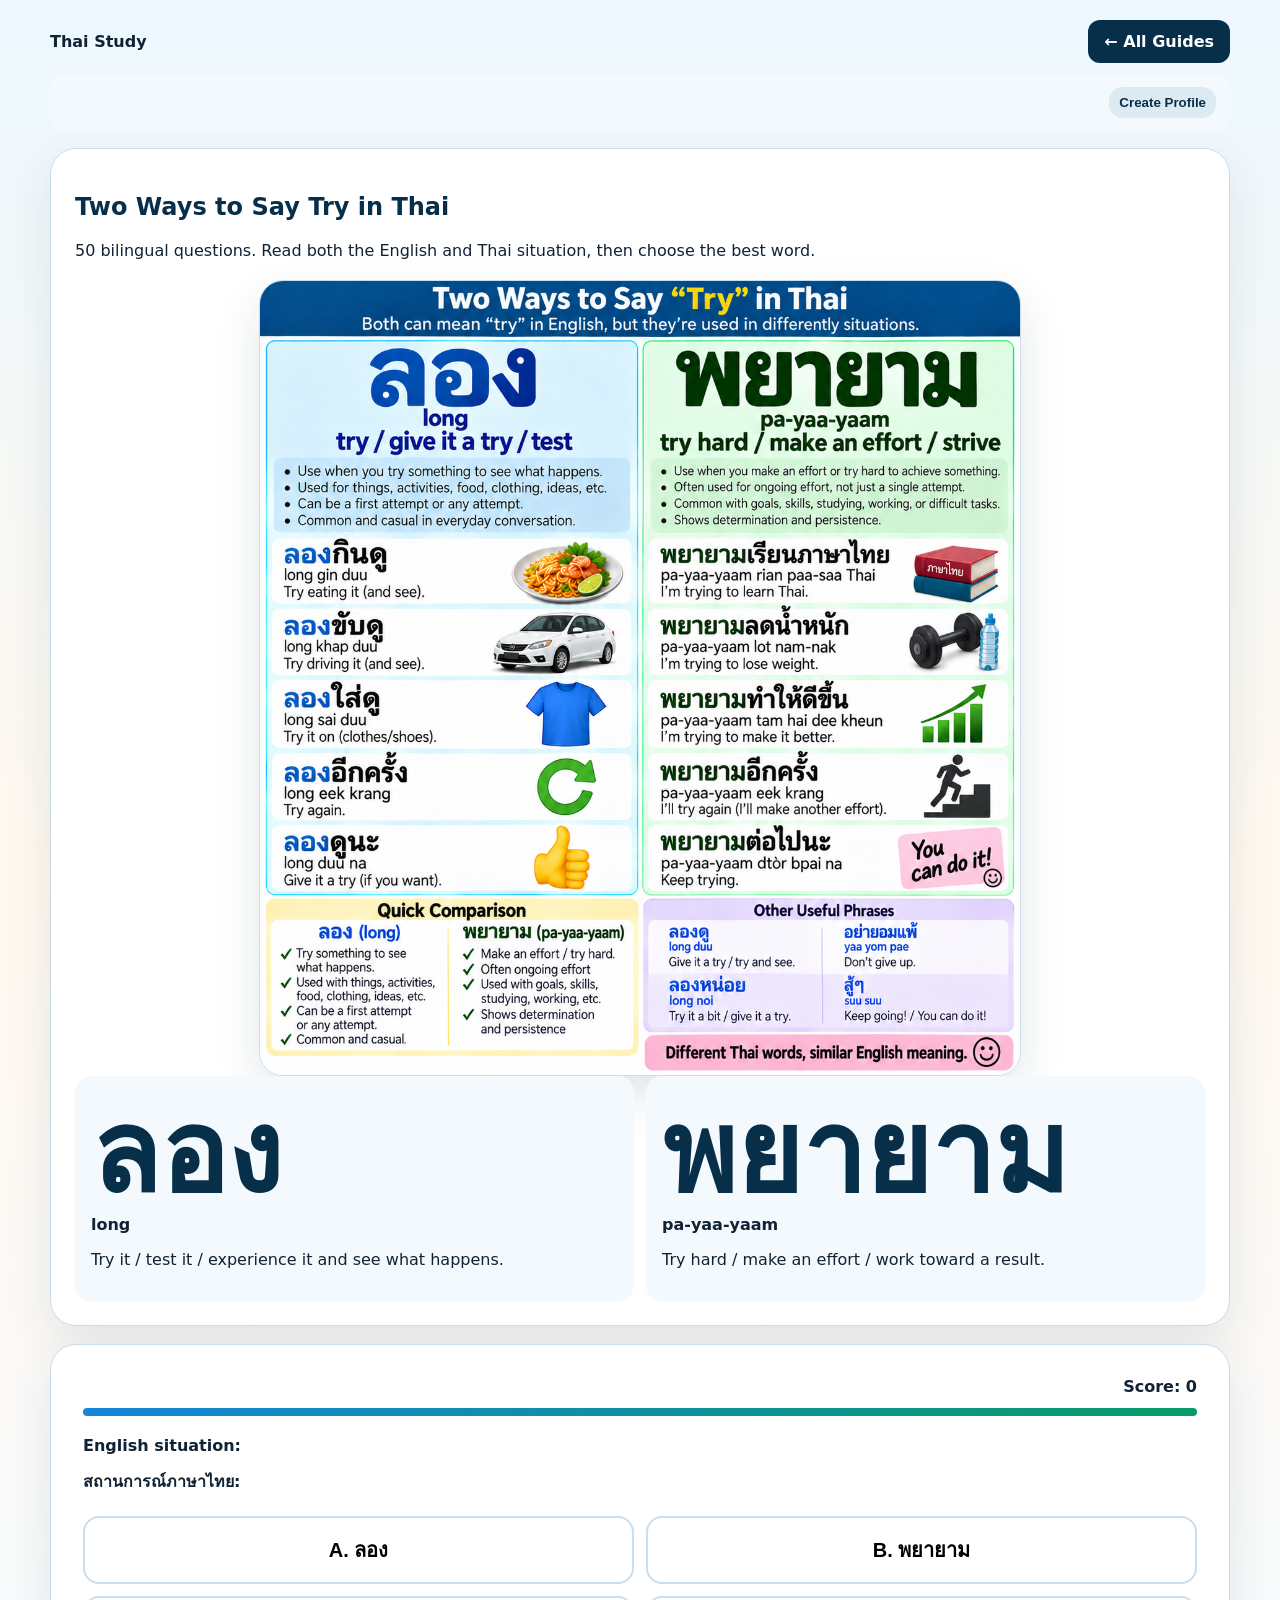
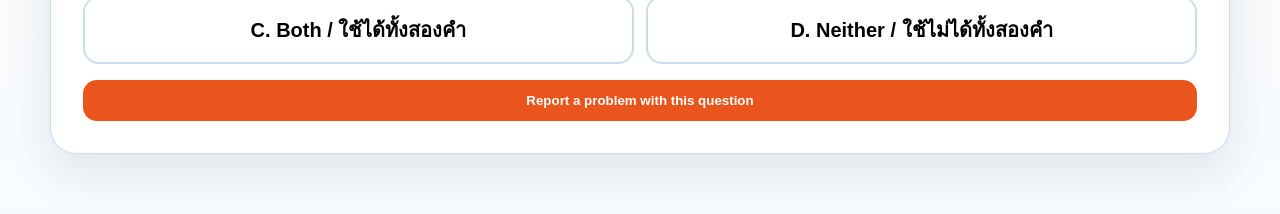
==== commit bf19bf63: "Clean up Try guide feedback code and remove obsolete GitHub issue handlers" ====
--- a/try.html
+++ b/try.html
@@ -1,4 +1,6 @@
-<!doctype html><html lang="en"><head><meta charset="utf-8"><meta name="viewport" content="width=device-width,initial-scale=1"><title>Two Ways to Say Try in Thai · Thai Study</title><style>body{margin:0;background:#eef8fd;color:#123;font-family:system-ui,"Segoe UI",Tahoma,sans-serif}.wrap{width:min(980px,calc(100% - 24px));margin:auto;padding:20px 0 60px}.top{display:flex;justify-content:space-between;align-items:center}.top a,.next{background:#082f49;color:#fff;text-decoration:none;padding:12px 16px;border-radius:12px;font-weight:800;border:0}.feedback-link{display:block;text-align:center;margin-top:14px;padding:13px;border:0;border-radius:12px;text-decoration:none;color:#fff;font-weight:900;background:#dc2626}.hero,.card{background:#fff;border:1px solid #cbddea;border-radius:22px;box-shadow:0 16px 40px #082f4915}.hero{padding:24px;margin:18px 0}.hero h1{color:#082f49}.study-image{display:block;width:min(100%,760px);height:auto;margin:20px auto 0;border-radius:16px;border:1px solid #cbddea}.rule{display:grid;grid-template-columns:1fr 1fr;gap:12px}.rule>div{padding:16px;background:#f3f9fd;border-radius:16px}.big{font-size:clamp(3.5rem,12vw,7rem);font-weight:900;color:#082f49;line-height:1.1}.card{padding:clamp(18px,4vw,32px)}.meta{display:flex;justify-content:space-between;font-weight:800}.bar{height:8px;background:#dceaf2;border-radius:9px;overflow:hidden;margin:12px 0 20px}.fill{height:100%;background:#0284c7}.ctx{font-size:1.08rem;margin:6px 0 14px}.thctx{font-size:1.3rem}.test{font-size:clamp(2.8rem,10vw,5.8rem);font-weight:900;text-align:center;color:#082f49;line-height:1.3;margin:22px 0 8px}.eng{text-align:center;font-size:1.2rem;font-weight:800;margin-bottom:22px}.answers{display:grid;grid-template-columns:1fr 1fr;gap:12px}.answers button{padding:16px;border:2px solid #cbddea;background:#fff;border-radius:14px;font-size:1.25rem;font-weight:850}.answers .ok{background:#e9fbf4;border-color:#087f5b}.answers .no{background:#fff0ee;border-color:#b42318}.fb{display:none;margin-top:18px;padding:18px;border-radius:16px;background:#f4f9fc}.fb.show{display:block}.fbthai{font-size:clamp(2.2rem,8vw,4.4rem);font-weight:900;color:#082f49}.next{width:100%;margin-top:16px;font-size:1rem}.final{text-align:center;font-size:4rem;font-weight:950;color:#082f49}@media(max-width:650px){.rule,.answers{grid-template-columns:1fr}}.student{margin:12px 0;padding:12px 14px;background:#f3f9fd;border-radius:12px;display:flex;justify-content:space-between;gap:10px;align-items:center}.student button{border:0;background:#dceaf2;color:#082f49;border-radius:9px;padding:8px 10px;font-weight:800}.profile-modal{position:fixed;inset:0;background:#082f4988;display:grid;place-items:center;padding:20px;z-index:99}.profile-box{width:min(440px,100%);background:#fff;padding:24px;border-radius:20px}.profile-box input{width:100%;box-sizing:border-box;padding:13px;margin:6px 0 12px;border:1px solid #cbddea;border-radius:10px;font:inherit}.profile-box button{width:100%;padding:13px;border:0;border-radius:11px;background:#082f49;color:#fff;font-weight:800}.feedback-modal{position:fixed;inset:0;background:#082f4988;display:grid;place-items:center;padding:20px;z-index:100}.feedback-box{width:min(520px,100%);background:#fff;padding:24px;border-radius:20px}.feedback-box textarea{width:100%;min-height:130px;padding:12px;border:1px solid #cbddea;border-radius:10px;font:inherit}.feedback-box .row{display:flex;gap:10px;margin-top:12px}.feedback-box button{padding:12px;border:0;border-radius:11px;font-weight:800;cursor:pointer}.feedback-send{background:#082f49;color:#fff;flex:1}.feedback-cancel{background:#e5eff5;color:#082f49}</style>
+<!doctype html><html lang="en">
+<head><meta charset="utf-8"><meta name="viewport" content="width=device-width,initial-scale=1"><title>Two Ways to Say Try in Thai · Thai Study</title>
+<style>body{margin:0;background:#eef8fd;color:#123;font-family:system-ui,"Segoe UI",Tahoma,sans-serif}.wrap{width:min(980px,calc(100% - 24px));margin:auto;padding:20px 0 60px}.top{display:flex;justify-content:space-between;align-items:center}.top a,.next{background:#082f49;color:#fff;text-decoration:none;padding:12px 16px;border-radius:12px;font-weight:800;border:0}.feedback-link{display:block;text-align:center;margin-top:14px;padding:13px;border:0;border-radius:12px;text-decoration:none;color:#fff;font-weight:900;background:#dc2626}.hero,.card{background:#fff;border:1px solid #cbddea;border-radius:22px;box-shadow:0 16px 40px #082f4915}.hero{padding:24px;margin:18px 0}.hero h1{color:#082f49}.study-image{display:block;width:min(100%,760px);height:auto;margin:20px auto 0;border-radius:16px;border:1px solid #cbddea}.rule{display:grid;grid-template-columns:1fr 1fr;gap:12px}.rule>div{padding:16px;background:#f3f9fd;border-radius:16px}.big{font-size:clamp(3.5rem,12vw,7rem);font-weight:900;color:#082f49;line-height:1.1}.card{padding:clamp(18px,4vw,32px)}.meta{display:flex;justify-content:space-between;font-weight:800}.bar{height:8px;background:#dceaf2;border-radius:9px;overflow:hidden;margin:12px 0 20px}.fill{height:100%;background:#0284c7}.ctx{font-size:1.08rem;margin:6px 0 14px}.thctx{font-size:1.3rem}.test{font-size:clamp(2.8rem,10vw,5.8rem);font-weight:900;text-align:center;color:#082f49;line-height:1.3;margin:22px 0 8px}.eng{text-align:center;font-size:1.2rem;font-weight:800;margin-bottom:22px}.answers{display:grid;grid-template-columns:1fr 1fr;gap:12px}.answers button{padding:16px;border:2px solid #cbddea;background:#fff;border-radius:14px;font-size:1.25rem;font-weight:850}.answers .ok{background:#e9fbf4;border-color:#087f5b}.answers .no{background:#fff0ee;border-color:#b42318}.fb{display:none;margin-top:18px;padding:18px;border-radius:16px;background:#f4f9fc}.fb.show{display:block}.fbthai{font-size:clamp(2.2rem,8vw,4.4rem);font-weight:900;color:#082f49}.next{width:100%;margin-top:16px;font-size:1rem}.final{text-align:center;font-size:4rem;font-weight:950;color:#082f49}@media(max-width:650px){.rule,.answers{grid-template-columns:1fr}}.student{margin:12px 0;padding:12px 14px;background:#f3f9fd;border-radius:12px;display:flex;justify-content:space-between;gap:10px;align-items:center}.student button{border:0;background:#dceaf2;color:#082f49;border-radius:9px;padding:8px 10px;font-weight:800}.profile-modal{position:fixed;inset:0;background:#082f4988;display:grid;place-items:center;padding:20px;z-index:99}.profile-box{width:min(440px,100%);background:#fff;padding:24px;border-radius:20px}.profile-box input{width:100%;box-sizing:border-box;padding:13px;margin:6px 0 12px;border:1px solid #cbddea;border-radius:10px;font:inherit}.profile-box button{width:100%;padding:13px;border:0;border-radius:11px;background:#082f49;color:#fff;font-weight:800}.feedback-modal{position:fixed;inset:0;background:#082f4988;display:grid;place-items:center;padding:20px;z-index:100}.feedback-box{width:min(520px,100%);background:#fff;padding:24px;border-radius:20px}.feedback-box textarea{width:100%;min-height:130px;padding:12px;border:1px solid #cbddea;border-radius:10px;font:inherit}.feedback-box .row{display:flex;gap:10px;margin-top:12px}.feedback-box button{padding:12px;border:0;border-radius:11px;font-weight:800;cursor:pointer}.feedback-send{background:#082f49;color:#fff;flex:1}.feedback-cancel{background:#e5eff5;color:#082f49}</style>
 <style id="thai-study-redesign">
 body{background:linear-gradient(180deg,#edf8ff 0,#fff8ef 48%,#f7fbff 100%)!important}
 .wrap,.shell{width:min(1180px,calc(100% - 32px))!important}
@@ -11,7 +13,47 @@
 #answers button:hover,.answers button:hover{transform:translateY(-2px);box-shadow:0 8px 20px rgba(8,47,73,.10)!important}
 #suggest,#guideFeedback,.report-btn{background:#e9551c!important;color:#fff!important;border-radius:14px!important}
 .study-image{border-radius:24px!important;box-shadow:0 18px 45px rgba(8,47,73,.12)!important}
-[hidden]{display:none!important}.question-report{display:block!important;width:100%;margin-top:16px;border:0;cursor:pointer;text-align:center}.feedback-link.question-report{background:#e9551c!important;color:#fff!important;padding:13px 16px!important;border-radius:14px!important;font-weight:900!important;text-decoration:none!important}[hidden]{display:none!important}</style></head><body><main class="wrap"><div class="top"><strong>Thai Study</strong><a href="index.html">← All Guides</a></div><div class="student"><span id="studentStatus"></span><button id="profileButton">Create Profile</button></div><section class="hero"><h1>Two Ways to Say Try in Thai</h1><p>50 bilingual questions. Read both the English and Thai situation, then choose the best word.</p><img class="study-image" src="try-thai-study-guide.PNG" alt="Thai Study guide comparing ลอง and พยายาม"><div class="rule"><div><div class="big">ลอง</div><b>long</b><p>Try it / test it / experience it and see what happens.</p></div><div><div class="big">พยายาม</div><b>pa-yaa-yaam</b><p>Try hard / make an effort / work toward a result.</p></div></div></section><section class="card" id="quiz"><div class="meta"><span id="prog"></span><span id="score">Score: 0</span></div><div class="bar"><div class="fill" id="fill"></div></div><b>English situation:</b><div class="ctx" id="enctx"></div><b>สถานการณ์ภาษาไทย:</b><div class="ctx thctx" id="thctx"></div><div class="test" id="test"></div><div class="eng" id="eng"></div><div class="answers" id="answers"><button data-a="ลอง">A. ลอง</button><button data-a="พยายาม">B. พยายาม</button><button data-a="both">C. Both / ใช้ได้ทั้งสองคำ</button><button data-a="neither">D. Neither / ใช้ไม่ได้ทั้งสองคำ</button></div><div class="fb" id="fb"><div id="mark"></div><div class="fbthai" id="full"></div><div id="roman"></div><p id="why"></p><button class="next" id="next">Next Question →</button></div><button type="button" class="feedback-link question-report" id="suggest">Report a problem with this question</button></section><div id="profileModal" class="profile-modal" hidden><div class="profile-box"><h2>Student Profile</h2><p>No password required. Progress is saved on this browser/device.</p><label>Name</label><input id="studentName" maxlength="50"><label>Email (optional, for feedback)</label><input id="studentEmail" type="email" maxlength="120"><button id="saveProfile">Save Profile</button></div></div></main><div id="lineFeedbackModal" class="feedback-modal" hidden><div class="feedback-box"><h2>Send feedback</h2><p id="lineFeedbackSummary"></p><textarea id="lineFeedbackText" placeholder="What should be corrected or changed?"></textarea><div class="row"><button id="lineFeedbackCancel" class="feedback-cancel">Cancel</button><button id="lineFeedbackSend" class="feedback-send">Send to Thai Study</button></div><p id="lineFeedbackStatus"></p></div></div><script>const q=[["Your friend gives you a Thai dish you have never eaten before. You want to try it to see if you like it.","เพื่อนให้อาหารไทยที่คุณไม่เคยกินมาก่อน คุณอยากกินเพื่อดูว่าชอบไหม","ฉันอยาก _____ อาหารนี้","I want to try this food.","ลอง","chan yaak long aa-han nee","Use ลอง when you try or experience something to see what it is like."],["Speaking Thai is difficult, but you make an effort to speak every day.","การพูดภาษาไทยยากสำหรับคุณ แต่คุณยังฝึกพูดทุกวัน","ฉัน _____ พูดภาษาไทยทุกวัน","I try to speak Thai every day.","พยายาม","chan pa-yaa-yaam phuut phaa-saa Thai thuk wan","พยายาม emphasizes effort toward a goal."],["You see a shirt in a shop and want to put it on to see whether it fits.","คุณเห็นเสื้อในร้านและอยากใส่เพื่อดูว่าพอดีไหม","ฉันอยาก _____ ใส่เสื้อตัวนี้","I want to try on this shirt.","ลอง","chan yaak long sai seua dtua nee","Trying on clothing to see how it fits uses ลอง."],["You are learning to ride a motorcycle safely and keep working at it even when it is difficult.","คุณกำลังฝึกขี่มอเตอร์ไซค์อย่างปลอดภัย และยังคงฝึกแม้ว่าจะยาก","ฉัน _____ ฝึกขี่มอเตอร์ไซค์ให้ดีขึ้น","I try to improve my motorcycle riding.","พยายาม","chan pa-yaa-yaam feuk khee maw-dter-sai hai dee kheun","This is sustained effort to improve."],["A friend offers you a new kind of coffee. You want to taste it once.","เพื่อนเสนอกาแฟแบบใหม่ให้คุณ คุณอยากดื่มเพื่อดูว่าชอบไหม","ฉันจะ _____ กาแฟนี้","I will try this coffee.","ลอง","chan ja long gaa-fae nee","Trying something new as an experience uses ลอง."],["You want to lose weight and are making a serious effort.","คุณอยากลดน้ำหนักและกำลังตั้งใจทำอย่างจริงจัง","ฉัน _____ ลดน้ำหนัก","I am trying to lose weight.","พยายาม","chan pa-yaa-yaam lot nam-nak","A goal requiring effort uses พยายาม."],["You have never driven this car before and want to see how it feels.","คุณไม่เคยขับรถคันนี้มาก่อน และอยากรู้ว่าขับแล้วเป็นอย่างไร","ฉันอยาก _____ ขับรถคันนี้","I want to try driving this car.","ลอง","chan yaak long khap rot khan nee","ลอง means try it and see what it is like."],["A difficult problem has not been solved yet, but you keep working on it.","ปัญหานี้ยากและยังแก้ไม่ได้ แต่คุณยังคงทำต่อ","ฉันจะ _____ แก้ปัญหานี้","I will try to solve this problem.","พยายาม","chan ja pa-yaa-yaam gae pan-haa nee","The focus is effort toward solving the problem."],["You are at a restaurant and want to order a dish you have never had.","คุณอยู่ที่ร้านอาหารและอยากสั่งอาหารที่ไม่เคยกินมาก่อน","วันนี้ฉันจะ _____ กินเมนูนี้","Today I will try this dish.","ลอง","wan-nee chan ja long gin may-nuu nee","Trying a new dish as an experience uses ลอง."],["You are tired, but you keep studying because you want to pass an exam.","คุณเหนื่อย แต่ยังคงอ่านหนังสือเพราะอยากสอบผ่าน","ฉัน _____ อ่านหนังสือต่อ","I try to keep studying.","พยายาม","chan pa-yaa-yaam aan nang-seu dtor","Continuing despite difficulty emphasizes effort."],["Your friend suggests a different route. You decide to use it once and see whether it is faster.","เพื่อนแนะนำเส้นทางอื่น คุณตัดสินใจใช้เส้นทางนั้นเพื่อดูว่าเร็วกว่าไหม","เรา _____ ใช้ทางนี้กัน","Let's try this route.","ลอง","rao long chai thaang nee gan","Testing an alternative route uses ลอง."],["You cannot remember a Thai word, but you make an effort to recall it.","คุณจำคำภาษาไทยไม่ได้ แต่คุณตั้งใจนึกให้ออก","ฉัน _____ นึกคำนี้","I try to remember this word.","พยายาม","chan pa-yaa-yaam neuk kham nee","The speaker is exerting mental effort."],["You want to sit on a motorcycle before buying it to see if it is comfortable.","คุณอยากนั่งบนมอเตอร์ไซค์ก่อนซื้อเพื่อดูว่าสบายไหม","ฉันขอ _____ นั่งคันนี้ได้ไหม","Can I try sitting on this one?","ลอง","chan khaw long nang khan nee dai mai","You are testing the experience."],["You are working to stop smoking and it is difficult.","คุณกำลังเลิกสูบบุหรี่และรู้สึกว่ายาก","ฉัน _____ เลิกสูบบุหรี่","I am trying to quit smoking.","พยายาม","chan pa-yaa-yaam loek suup bu-ree","Quitting is a difficult goal requiring effort."],["Someone shows you a new app and you want to use it to see how it works.","มีคนแนะนำแอปใหม่ให้คุณ และคุณอยากใช้เพื่อดูว่าเป็นอย่างไร","ฉันจะ _____ ใช้แอปนี้","I will try this app.","ลอง","chan ja long chai aep nee","Trying out an app uses ลอง."],["Your pronunciation is difficult, but you repeatedly work on saying the word correctly.","การออกเสียงคำนี้ยาก แต่คุณฝึกซ้ำเพื่อพูดให้ถูก","ฉัน _____ ออกเสียงคำนี้ให้ถูก","I try to pronounce this word correctly.","พยายาม","chan pa-yaa-yaam awk-siang kham nee hai thuuk","Repeated effort toward correctness uses พยายาม."],["You are choosing shoes and want to put on one pair before deciding.","คุณกำลังเลือกรองเท้าและอยากใส่คู่หนึ่งก่อนตัดสินใจ","ขอ _____ ใส่รองเท้าคู่นี้ได้ไหม","Can I try on these shoes?","ลอง","khaw long sai rong-thao khuu nee dai mai","Trying on shoes uses ลอง."],["You are saving money every month even though it is difficult.","คุณเก็บเงินทุกเดือนแม้ว่าจะทำได้ยาก","ฉัน _____ เก็บเงินทุกเดือน","I try to save money every month.","พยายาม","chan pa-yaa-yaam gep ngoen thuk duean","This describes ongoing effort."],["You have never cooked pad kra pao and decide to make it once to see how it turns out.","คุณไม่เคยทำผัดกะเพรามาก่อน และตัดสินใจทำเพื่อดูว่าจะออกมาเป็นอย่างไร","ฉันจะ _____ ทำผัดกะเพรา","I will try making pad kra pao.","ลอง","chan ja long tam phat ga-phrao","Experimenting with doing something uses ลอง."],["You are trying hard to arrive at school on time every day.","คุณตั้งใจไปโรงเรียนให้ตรงเวลาทุกวัน","ฉัน _____ ไปโรงเรียนให้ตรงเวลา","I try to get to school on time.","พยายาม","chan pa-yaa-yaam bpai rong-rian hai dtrong way-laa","The goal requires consistent effort."],["You are not sure a key will open a door, so you use it to find out.","คุณไม่แน่ใจว่ากุญแจดอกนี้จะเปิดประตูได้ไหม จึงใช้เพื่อดูว่าเปิดได้หรือไม่","ฉันจะ _____ ใช้กุญแจดอกนี้","I will try this key.","ลอง","chan ja long chai gun-jae dawk nee","Testing whether something works uses ลอง."],["You are learning to read Thai and keep practicing even when the letters are difficult.","คุณกำลังเรียนอ่านภาษาไทยและยังฝึกต่อแม้ว่าตัวอักษรจะยาก","ฉัน _____ อ่านภาษาไทยทุกวัน","I try to read Thai every day.","พยายาม","chan pa-yaa-yaam aan phaa-saa Thai thuk wan","Ongoing effort to develop a skill uses พยายาม."],["Your friend says a sauce may be spicy. You want to taste a little to find out.","เพื่อนบอกว่าซอสอาจเผ็ด คุณอยากชิมนิดหน่อยเพื่อดูว่าเผ็ดไหม","ฉันจะ _____ กินนิดหน่อย","I will try a little.","ลอง","chan ja long gin nit-noi","Trying a small amount to see what it is like uses ลอง."],["You failed once, but you make another serious attempt.","คุณทำไม่สำเร็จครั้งหนึ่ง แต่คุณยังตั้งใจทำอีกครั้ง","ฉันจะ _____ อีกครั้ง","I will try again.","พยายาม","chan ja pa-yaa-yaam eek khrang","Here try again means make another effort."],["A new chair is in the shop. You sit on it briefly to see if it is comfortable.","มีเก้าอี้ตัวใหม่ในร้าน คุณอยากนั่งเพื่อดูว่าสบายไหม","ฉันขอ _____ นั่งเก้าอี้ตัวนี้","I'd like to try sitting in this chair.","ลอง","chan khaw long nang gao-ee dtua nee","Testing comfort uses ลอง."],["You are trying to understand what your teacher is explaining.","คุณกำลังตั้งใจทำความเข้าใจสิ่งที่ครูอธิบาย","ฉัน _____ เข้าใจที่ครูอธิบาย","I try to understand what the teacher explains.","พยายาม","chan pa-yaa-yaam khao-jai thee khruu a-thi-baai","Understanding is the goal and effort is emphasized."],["You have never used chopsticks and want to use them once.","คุณไม่เคยใช้ตะเกียบและอยากใช้ดูสักครั้ง","ฉันจะ _____ ใช้ตะเกียบ","I will try using chopsticks.","ลอง","chan ja long chai dta-giap","Trying a new method or tool uses ลอง."],["You want to speak more slowly so Thai people can understand you.","คุณอยากพูดให้ช้าลงเพื่อให้คนไทยเข้าใจคุณ","ฉันจะ _____ พูดให้ช้าลง","I will try to speak more slowly.","พยายาม","chan ja pa-yaa-yaam phuut hai chaa long","This is an effort to change how you speak."],["You see a helmet you like and put it on to check the fit.","คุณเห็นหมวกกันน็อกที่ชอบและอยากใส่เพื่อดูว่าพอดีไหม","ฉันอยาก _____ ใส่หมวกใบนี้","I want to try on this helmet.","ลอง","chan yaak long sai muak bai nee","Checking fit is a trial."],["You are working to drink more water each day.","คุณตั้งใจดื่มน้ำให้มากขึ้นทุกวัน","ฉัน _____ ดื่มน้ำให้มากขึ้น","I try to drink more water.","พยายาม","chan pa-yaa-yaam deum naam hai maak kheun","This describes an ongoing effort or habit goal."],["A mechanic suggests a different setting. You use it once to see if the motorcycle feels better.","ช่างแนะนำการตั้งค่าแบบอื่น คุณใช้เพื่อดูว่ามอเตอร์ไซค์ดีขึ้นไหม","ฉันจะ _____ ใช้การตั้งค่านี้","I will try this setting.","ลอง","chan ja long chai gaan dtang-khaa nee","Testing a setting uses ลอง."],["You are trying hard not to be late.","คุณกำลังตั้งใจไม่ให้ตัวเองมาสาย","ฉัน _____ ไม่มาสาย","I try not to be late.","พยายาม","chan pa-yaa-yaam mai maa saai","Avoiding lateness through effort uses พยายาม."],["Someone teaches you a new Thai phrase. You say it once to see if you can say it.","มีคนสอนวลีภาษาไทยใหม่ให้คุณ คุณอยากพูดดูสักครั้ง","ฉันขอ _____ พูดประโยคนี้","Let me try saying this sentence.","ลอง","chan khaw long phuut bpra-yok nee","Trying an action to see how it goes uses ลอง."],["You want to exercise three times a week and are making an effort to maintain the routine.","คุณอยากออกกำลังกายสัปดาห์ละสามครั้งและตั้งใจทำให้สม่ำเสมอ","ฉัน _____ ออกกำลังกายสัปดาห์ละสามครั้ง","I try to exercise three times a week.","พยายาม","chan pa-yaa-yaam awk gam-lang-gaai sap-daa la saam khrang","Maintaining a routine is ongoing effort."],["You have never ridden this model of motorcycle and want a short test ride.","คุณไม่เคยขี่มอเตอร์ไซค์รุ่นนี้และอยากขี่สั้น ๆ เพื่อดูว่าเป็นอย่างไร","ฉันอยาก _____ ขี่รุ่นนี้","I want to try riding this model.","ลอง","chan yaak long khee run nee","A test experience uses ลอง."],["The task is difficult, but you do not give up.","งานนี้ยาก แต่คุณไม่ยอมแพ้","ฉันจะ _____ ทำต่อไป","I will try to keep going.","พยายาม","chan ja pa-yaa-yaam tam dtor-bpai","Persistence despite difficulty is พยายาม."],["You are curious whether adding lime will taste good, so you add a little.","คุณสงสัยว่าใส่มะนาวแล้วจะอร่อยไหม จึงอยากใส่นิดหน่อยเพื่อดู","ฉันจะ _____ ใส่มะนาวนิดหน่อย","I will try adding a little lime.","ลอง","chan ja long sai ma-naao nit-noi","Experimenting to see the result uses ลอง."],["You are trying to remember to take your keys every morning.","คุณตั้งใจจำให้ได้ว่าต้องเอากุญแจไปทุกเช้า","ฉัน _____ จำเอากุญแจไปทุกเช้า","I try to remember my keys every morning.","พยายาม","chan pa-yaa-yaam jam ao gun-jae bpai thuk chao","Remembering consistently requires effort."],["You are offered a fruit you have never seen before and want one bite.","มีคนให้ผลไม้ที่คุณไม่เคยเห็นมาก่อน และคุณอยากกินหนึ่งคำเพื่อดูว่ารสชาติเป็นอย่างไร","ฉันจะ _____ กินผลไม้นี้","I will try this fruit.","ลอง","chan ja long gin phon-la-mai nee","Trying unfamiliar food uses ลอง."],["You are working hard to improve your Thai vocabulary.","คุณกำลังตั้งใจเพิ่มคำศัพท์ภาษาไทยของคุณ","ฉัน _____ เพิ่มคำศัพท์ภาษาไทย","I try to improve my Thai vocabulary.","พยายาม","chan pa-yaa-yaam phoem kham-sap phaa-saa Thai","Improvement through sustained effort uses พยายาม."],["You want to see whether a new pair of gloves feels comfortable.","คุณอยากรู้ว่าถุงมือคู่ใหม่ใส่สบายไหม","ฉันขอ _____ ใส่ถุงมือคู่นี้","Can I try on these gloves?","ลอง","chan khaw long sai thung-meu khuu nee","Trying on an item to check comfort uses ลอง."],["You cannot open a jar, but you keep making an effort.","คุณเปิดขวดไม่ได้ แต่ยังคงออกแรงเปิด","ฉัน _____ เปิดขวดนี้","I am trying to open this jar.","พยายาม","chan pa-yaa-yaam bpoet khuat nee","The action is difficult and requires effort."],["You have never taken this road on your motorcycle and decide to see where it goes.","คุณไม่เคยขี่มอเตอร์ไซค์ไปทางนี้ และอยากไปดูว่าเส้นทางเป็นอย่างไร","วันนี้ฉันจะ _____ ไปทางนี้","Today I'll try going this way.","ลอง","wan-nee chan ja long bpai thaang nee","Exploring an alternative to see what happens uses ลอง."],["You are trying to wake up earlier every morning.","คุณตั้งใจตื่นให้เช้าขึ้นทุกวัน","ฉัน _____ ตื่นให้เช้าขึ้น","I try to wake up earlier.","พยายาม","chan pa-yaa-yaam dteun hai chao kheun","Changing a habit requires ongoing effort."],["You want to use a different Thai word once to see whether it sounds natural.","คุณอยากใช้คำภาษาไทยอีกคำหนึ่งเพื่อดูว่าฟังเป็นธรรมชาติไหม","ฉันจะ _____ ใช้คำนี้","I will try using this word.","ลอง","chan ja long chai kham nee","Trying wording to see how it sounds uses ลอง."],["You are working hard to finish your homework before dinner.","คุณตั้งใจทำการบ้านให้เสร็จก่อนอาหารเย็น","ฉัน _____ ทำการบ้านให้เสร็จก่อนอาหารเย็น","I try to finish my homework before dinner.","พยายาม","chan pa-yaa-yaam tam gaan-baan hai set gaawn aa-han yen","Finishing by a deadline is a goal requiring effort."],["You have never used this camera mode and want to see the result.","คุณไม่เคยใช้โหมดกล้องนี้และอยากดูว่าผลออกมาเป็นอย่างไร","ฉันจะ _____ ใช้โหมดนี้","I will try this mode.","ลอง","chan ja long chai mode nee","Testing a feature uses ลอง."],["You are trying to listen carefully to your Thai teacher.","คุณตั้งใจฟังครูภาษาไทยอย่างระมัดระวัง","ฉัน _____ ฟังครูให้ดี","I try to listen carefully to the teacher.","พยายาม","chan pa-yaa-yaam fang khruu hai dee","Careful listening here is deliberate effort."],["You are unsure whether the soup needs more salt, so you add a little to see.","คุณไม่แน่ใจว่าซุปต้องใส่เกลือเพิ่มไหม จึงใส่นิดหน่อยเพื่อดูรสชาติ","ฉันจะ _____ ใส่เกลืออีกนิด","I will try adding a little more salt.","ลอง","chan ja long sai gleua eek nit","Experimenting with an ingredient uses ลอง."],["You made a mistake, but you are determined to do better next time.","คุณทำผิดพลาด แต่ตั้งใจว่าจะทำให้ดีขึ้นในครั้งหน้า","ครั้งหน้าฉันจะ _____ ทำให้ดีขึ้น","Next time I will try to do better.","พยายาม","khrang naa chan ja pa-yaa-yaam tam hai dee kheun","Determined effort to improve uses พยายาม."]];const PROFILE_KEY="thaiStudyProfile",PROGRESS_KEY="thaiStudyProgress_try";function getProfile(){try{return JSON.parse(localStorage.getItem(PROFILE_KEY)||"null")}catch(e){return null}}function saveProgress(){localStorage.setItem(PROGRESS_KEY,JSON.stringify({i,s}))}function loadProgress(){try{let p=JSON.parse(localStorage.getItem(PROGRESS_KEY)||"null");if(p&&Number.isInteger(p.i)&&p.i>=0&&p.i<q.length){i=p.i;s=p.s||0}}catch(e){}}let i=0,s=0,done=false;loadProgress();const $=x=>document.getElementById(x);function feedbackUrl(x){let p=getProfile()||{};let title="Feedback: Try in Thai question "+(i+1);let body="Question "+(i+1)+" of 50\n\nEnglish situation:\n"+x[0]+"\n\nThai situation:\n"+x[1]+"\n\nThai question:\n"+x[2]+"\n\nEnglish question:\n"+x[3]+"\n\nCurrent answer: "+x[4]+"\n\nStudent: "+(p.name||"Not provided")+"\nEmail: "+(p.email||"Not provided")+"\n\nSuggested correction / feedback:\n";return "https://github.com/mangaku01python/thaistudy/issues/new?title="+encodeURIComponent(title)+"&body="+encodeURIComponent(body)}function guideFeedbackUrl(){let p=getProfile()||{};let body="Study guide: Two Ways to Say Try in Thai\n\nStudent: "+(p.name||"Not provided")+"\nEmail: "+(p.email||"Not provided")+"\n\nSuggested correction / feedback:\n";return "https://github.com/mangaku01python/thaistudy/issues/new?title="+encodeURIComponent("Feedback: Two Ways to Say Try in Thai")+"&body="+encodeURIComponent(body)}function render(){done=false;let x=q[i];$("prog").textContent="Question "+(i+1)+" of "+q.length;$("score").textContent="Score: "+s;$("fill").style.width=((i+1)/q.length*100)+"%";$("enctx").textContent=x[0];$("thctx").textContent=x[1];$("test").textContent=x[2];$("eng").textContent=x[3];$("fb").className="fb";[...$("answers").children].forEach(b=>{b.disabled=false;b.className=""});$("next").textContent=i===q.length-1?"See My Score →":"Next Question →"}[...$("answers").children].forEach(b=>b.onclick=()=>{if(done)return;done=true;let x=q[i],ok=b.dataset.a===x[4];if(ok)s++;saveProgress();[...$("answers").children].forEach(z=>{z.disabled=true;if(z.dataset.a===x[4])z.classList.add("ok")});if(!ok)b.classList.add("no");$("score").textContent="Score: "+s;$("mark").innerHTML=ok?"<b>✓ Correct</b>":"<b>✗ Not quite — correct answer: "+x[4]+"</b>";$("full").textContent=x[2].replace("_____",x[4]);$("roman").textContent=x[5]+" · "+x[3];$("why").textContent=x[6];$("fb").className="fb show"});$("next").onclick=()=>{if(!done)return;if(i===q.length-1){$("quiz").innerHTML="<h2 style=text-align:center>Quiz complete</h2><div class=final>"+s+"/50</div><p style=text-align:center><a href=try.html>Start again</a> · <a href=index.html>All Guides</a></p>"}else{i++;saveProgress();render()}};function showProfile(){let p=getProfile();studentStatus.textContent=p?"Welcome back, "+p.name+" · Question "+(i+1)+" of 50":"Create a profile to save your place";profileButton.textContent=p?"Edit Profile":"Create Profile"}profileButton.onclick=()=>{let p=getProfile()||{};studentName.value=p.name||"";studentEmail.value=p.email||"";profileModal.hidden=false};saveProfile.onclick=()=>{let name=studentName.value.trim();if(!name){studentName.focus();return}localStorage.setItem(PROFILE_KEY,JSON.stringify({name,email:studentEmail.value.trim()}));profileModal.hidden=true;showProfile()};profileModal.onclick=e=>{if(e.target===profileModal)profileModal.hidden=true};showProfile();const FEEDBACK_ENDPOINT="https://thai-study-feedback.mangaku01-python.workers.dev/feedback";
+[hidden]{display:none!important}.question-report{display:block!important;width:100%;margin-top:16px;border:0;cursor:pointer;text-align:center}.feedback-link.question-report{background:#e9551c!important;color:#fff!important;padding:13px 16px!important;border-radius:14px!important;font-weight:900!important;text-decoration:none!important}[hidden]{display:none!important}</style>
+</head>
+<body>
+<main class="wrap">
+<div class="top"><strong>Thai Study</strong><a href="index.html">← All Guides</a></div>
+<div class="student"><span id="studentStatus"></span><button id="profileButton">Create Profile</button></div>
+<section class="hero"><h1>Two Ways to Say Try in Thai</h1><p>50 bilingual questions. Read both the English and Thai situation, then choose the best word.</p><img class="study-image" src="try-thai-study-guide.PNG" alt="Thai Study guide comparing ลอง and พยายาม">
+<div class="rule">
+<div>
+<div class="big">ลอง</div><b>long</b><p>Try it / test it / experience it and see what happens.</p></div>
+<div>
+<div class="big">พยายาม</div><b>pa-yaa-yaam</b><p>Try hard / make an effort / work toward a result.</p></div></div>
+</section>
+<section class="card" id="quiz">
+<div class="meta"><span id="prog"></span><span id="score">Score: 0</span></div>
+<div class="bar">
+<div class="fill" id="fill"></div></div><b>English situation:</b>
+<div class="ctx" id="enctx"></div><b>สถานการณ์ภาษาไทย:</b>
+<div class="ctx thctx" id="thctx"></div>
+<div class="test" id="test"></div>
+<div class="eng" id="eng"></div>
+<div class="answers" id="answers"><button data-a="ลอง">A. ลอง</button><button data-a="พยายาม">B. พยายาม</button><button data-a="both">C. Both / ใช้ได้ทั้งสองคำ</button><button data-a="neither">D. Neither / ใช้ไม่ได้ทั้งสองคำ</button></div>
+<div class="fb" id="fb">
+<div id="mark"></div>
+<div class="fbthai" id="full"></div>
+<div id="roman"></div><p id="why"></p><button class="next" id="next">Next Question →</button></div><button type="button" class="feedback-link question-report" id="suggest">Report a problem with this question</button>
+</section>
+<div id="profileModal" class="profile-modal" hidden>
+<div class="profile-box"><h2>Student Profile</h2><p>No password required. Progress is saved on this browser/device.</p><label>Name</label><input id="studentName" maxlength="50"><label>Email (optional, for feedback)</label><input id="studentEmail" type="email" maxlength="120"><button id="saveProfile">Save Profile</button></div></div>
+</main>
+<div id="lineFeedbackModal" class="feedback-modal" hidden>
+<div class="feedback-box"><h2>Send feedback</h2><p id="lineFeedbackSummary"></p><textarea id="lineFeedbackText" placeholder="What should be corrected or changed?"></textarea>
+<div class="row"><button id="lineFeedbackCancel" class="feedback-cancel">Cancel</button><button id="lineFeedbackSend" class="feedback-send">Send to Thai Study</button></div><p id="lineFeedbackStatus"></p></div></div>
+<script>const q=[["Your friend gives you a Thai dish you have never eaten before. You want to try it to see if you like it.","เพื่อนให้อาหารไทยที่คุณไม่เคยกินมาก่อน คุณอยากกินเพื่อดูว่าชอบไหม","ฉันอยาก _____ อาหารนี้","I want to try this food.","ลอง","chan yaak long aa-han nee","Use ลอง when you try or experience something to see what it is like."],["Speaking Thai is difficult, but you make an effort to speak every day.","การพูดภาษาไทยยากสำหรับคุณ แต่คุณยังฝึกพูดทุกวัน","ฉัน _____ พูดภาษาไทยทุกวัน","I try to speak Thai every day.","พยายาม","chan pa-yaa-yaam phuut phaa-saa Thai thuk wan","พยายาม emphasizes effort toward a goal."],["You see a shirt in a shop and want to put it on to see whether it fits.","คุณเห็นเสื้อในร้านและอยากใส่เพื่อดูว่าพอดีไหม","ฉันอยาก _____ ใส่เสื้อตัวนี้","I want to try on this shirt.","ลอง","chan yaak long sai seua dtua nee","Trying on clothing to see how it fits uses ลอง."],["You are learning to ride a motorcycle safely and keep working at it even when it is difficult.","คุณกำลังฝึกขี่มอเตอร์ไซค์อย่างปลอดภัย และยังคงฝึกแม้ว่าจะยาก","ฉัน _____ ฝึกขี่มอเตอร์ไซค์ให้ดีขึ้น","I try to improve my motorcycle riding.","พยายาม","chan pa-yaa-yaam feuk khee maw-dter-sai hai dee kheun","This is sustained effort to improve."],["A friend offers you a new kind of coffee. You want to taste it once.","เพื่อนเสนอกาแฟแบบใหม่ให้คุณ คุณอยากดื่มเพื่อดูว่าชอบไหม","ฉันจะ _____ กาแฟนี้","I will try this coffee.","ลอง","chan ja long gaa-fae nee","Trying something new as an experience uses ลอง."],["You want to lose weight and are making a serious effort.","คุณอยากลดน้ำหนักและกำลังตั้งใจทำอย่างจริงจัง","ฉัน _____ ลดน้ำหนัก","I am trying to lose weight.","พยายาม","chan pa-yaa-yaam lot nam-nak","A goal requiring effort uses พยายาม."],["You have never driven this car before and want to see how it feels.","คุณไม่เคยขับรถคันนี้มาก่อน และอยากรู้ว่าขับแล้วเป็นอย่างไร","ฉันอยาก _____ ขับรถคันนี้","I want to try driving this car.","ลอง","chan yaak long khap rot khan nee","ลอง means try it and see what it is like."],["A difficult problem has not been solved yet, but you keep working on it.","ปัญหานี้ยากและยังแก้ไม่ได้ แต่คุณยังคงทำต่อ","ฉันจะ _____ แก้ปัญหานี้","I will try to solve this problem.","พยายาม","chan ja pa-yaa-yaam gae pan-haa nee","The focus is effort toward solving the problem."],["You are at a restaurant and want to order a dish you have never had.","คุณอยู่ที่ร้านอาหารและอยากสั่งอาหารที่ไม่เคยกินมาก่อน","วันนี้ฉันจะ _____ กินเมนูนี้","Today I will try this dish.","ลอง","wan-nee chan ja long gin may-nuu nee","Trying a new dish as an experience uses ลอง."],["You are tired, but you keep studying because you want to pass an exam.","คุณเหนื่อย แต่ยังคงอ่านหนังสือเพราะอยากสอบผ่าน","ฉัน _____ อ่านหนังสือต่อ","I try to keep studying.","พยายาม","chan pa-yaa-yaam aan nang-seu dtor","Continuing despite difficulty emphasizes effort."],["Your friend suggests a different route. You decide to use it once and see whether it is faster.","เพื่อนแนะนำเส้นทางอื่น คุณตัดสินใจใช้เส้นทางนั้นเพื่อดูว่าเร็วกว่าไหม","เรา _____ ใช้ทางนี้กัน","Let's try this route.","ลอง","rao long chai thaang nee gan","Testing an alternative route uses ลอง."],["You cannot remember a Thai word, but you make an effort to recall it.","คุณจำคำภาษาไทยไม่ได้ แต่คุณตั้งใจนึกให้ออก","ฉัน _____ นึกคำนี้","I try to remember this word.","พยายาม","chan pa-yaa-yaam neuk kham nee","The speaker is exerting mental effort."],["You want to sit on a motorcycle before buying it to see if it is comfortable.","คุณอยากนั่งบนมอเตอร์ไซค์ก่อนซื้อเพื่อดูว่าสบายไหม","ฉันขอ _____ นั่งคันนี้ได้ไหม","Can I try sitting on this one?","ลอง","chan khaw long nang khan nee dai mai","You are testing the experience."],["You are working to stop smoking and it is difficult.","คุณกำลังเลิกสูบบุหรี่และรู้สึกว่ายาก","ฉัน _____ เลิกสูบบุหรี่","I am trying to quit smoking.","พยายาม","chan pa-yaa-yaam loek suup bu-ree","Quitting is a difficult goal requiring effort."],["Someone shows you a new app and you want to use it to see how it works.","มีคนแนะนำแอปใหม่ให้คุณ และคุณอยากใช้เพื่อดูว่าเป็นอย่างไร","ฉันจะ _____ ใช้แอปนี้","I will try this app.","ลอง","chan ja long chai aep nee","Trying out an app uses ลอง."],["Your pronunciation is difficult, but you repeatedly work on saying the word correctly.","การออกเสียงคำนี้ยาก แต่คุณฝึกซ้ำเพื่อพูดให้ถูก","ฉัน _____ ออกเสียงคำนี้ให้ถูก","I try to pronounce this word correctly.","พยายาม","chan pa-yaa-yaam awk-siang kham nee hai thuuk","Repeated effort toward correctness uses พยายาม."],["You are choosing shoes and want to put on one pair before deciding.","คุณกำลังเลือกรองเท้าและอยากใส่คู่หนึ่งก่อนตัดสินใจ","ขอ _____ ใส่รองเท้าคู่นี้ได้ไหม","Can I try on these shoes?","ลอง","khaw long sai rong-thao khuu nee dai mai","Trying on shoes uses ลอง."],["You are saving money every month even though it is difficult.","คุณเก็บเงินทุกเดือนแม้ว่าจะทำได้ยาก","ฉัน _____ เก็บเงินทุกเดือน","I try to save money every month.","พยายาม","chan pa-yaa-yaam gep ngoen thuk duean","This describes ongoing effort."],["You have never cooked pad kra pao and decide to make it once to see how it turns out.","คุณไม่เคยทำผัดกะเพรามาก่อน และตัดสินใจทำเพื่อดูว่าจะออกมาเป็นอย่างไร","ฉันจะ _____ ทำผัดกะเพรา","I will try making pad kra pao.","ลอง","chan ja long tam phat ga-phrao","Experimenting with doing something uses ลอง."],["You are trying hard to arrive at school on time every day.","คุณตั้งใจไปโรงเรียนให้ตรงเวลาทุกวัน","ฉัน _____ ไปโรงเรียนให้ตรงเวลา","I try to get to school on time.","พยายาม","chan pa-yaa-yaam bpai rong-rian hai dtrong way-laa","The goal requires consistent effort."],["You are not sure a key will open a door, so you use it to find out.","คุณไม่แน่ใจว่ากุญแจดอกนี้จะเปิดประตูได้ไหม จึงใช้เพื่อดูว่าเปิดได้หรือไม่","ฉันจะ _____ ใช้กุญแจดอกนี้","I will try this key.","ลอง","chan ja long chai gun-jae dawk nee","Testing whether something works uses ลอง."],["You are learning to read Thai and keep practicing even when the letters are difficult.","คุณกำลังเรียนอ่านภาษาไทยและยังฝึกต่อแม้ว่าตัวอักษรจะยาก","ฉัน _____ อ่านภาษาไทยทุกวัน","I try to read Thai every day.","พยายาม","chan pa-yaa-yaam aan phaa-saa Thai thuk wan","Ongoing effort to develop a skill uses พยายาม."],["Your friend says a sauce may be spicy. You want to taste a little to find out.","เพื่อนบอกว่าซอสอาจเผ็ด คุณอยากชิมนิดหน่อยเพื่อดูว่าเผ็ดไหม","ฉันจะ _____ กินนิดหน่อย","I will try a little.","ลอง","chan ja long gin nit-noi","Trying a small amount to see what it is like uses ลอง."],["You failed once, but you make another serious attempt.","คุณทำไม่สำเร็จครั้งหนึ่ง แต่คุณยังตั้งใจทำอีกครั้ง","ฉันจะ _____ อีกครั้ง","I will try again.","พยายาม","chan ja pa-yaa-yaam eek khrang","Here try again means make another effort."],["A new chair is in the shop. You sit on it briefly to see if it is comfortable.","มีเก้าอี้ตัวใหม่ในร้าน คุณอยากนั่งเพื่อดูว่าสบายไหม","ฉันขอ _____ นั่งเก้าอี้ตัวนี้","I'd like to try sitting in this chair.","ลอง","chan khaw long nang gao-ee dtua nee","Testing comfort uses ลอง."],["You are trying to understand what your teacher is explaining.","คุณกำลังตั้งใจทำความเข้าใจสิ่งที่ครูอธิบาย","ฉัน _____ เข้าใจที่ครูอธิบาย","I try to understand what the teacher explains.","พยายาม","chan pa-yaa-yaam khao-jai thee khruu a-thi-baai","Understanding is the goal and effort is emphasized."],["You have never used chopsticks and want to use them once.","คุณไม่เคยใช้ตะเกียบและอยากใช้ดูสักครั้ง","ฉันจะ _____ ใช้ตะเกียบ","I will try using chopsticks.","ลอง","chan ja long chai dta-giap","Trying a new method or tool uses ลอง."],["You want to speak more slowly so Thai people can understand you.","คุณอยากพูดให้ช้าลงเพื่อให้คนไทยเข้าใจคุณ","ฉันจะ _____ พูดให้ช้าลง","I will try to speak more slowly.","พยายาม","chan ja pa-yaa-yaam phuut hai chaa long","This is an effort to change how you speak."],["You see a helmet you like and put it on to check the fit.","คุณเห็นหมวกกันน็อกที่ชอบและอยากใส่เพื่อดูว่าพอดีไหม","ฉันอยาก _____ ใส่หมวกใบนี้","I want to try on this helmet.","ลอง","chan yaak long sai muak bai nee","Checking fit is a trial."],["You are working to drink more water each day.","คุณตั้งใจดื่มน้ำให้มากขึ้นทุกวัน","ฉัน _____ ดื่มน้ำให้มากขึ้น","I try to drink more water.","พยายาม","chan pa-yaa-yaam deum naam hai maak kheun","This describes an ongoing effort or habit goal."],["A mechanic suggests a different setting. You use it once to see if the motorcycle feels better.","ช่างแนะนำการตั้งค่าแบบอื่น คุณใช้เพื่อดูว่ามอเตอร์ไซค์ดีขึ้นไหม","ฉันจะ _____ ใช้การตั้งค่านี้","I will try this setting.","ลอง","chan ja long chai gaan dtang-khaa nee","Testing a setting uses ลอง."],["You are trying hard not to be late.","คุณกำลังตั้งใจไม่ให้ตัวเองมาสาย","ฉัน _____ ไม่มาสาย","I try not to be late.","พยายาม","chan pa-yaa-yaam mai maa saai","Avoiding lateness through effort uses พยายาม."],["Someone teaches you a new Thai phrase. You say it once to see if you can say it.","มีคนสอนวลีภาษาไทยใหม่ให้คุณ คุณอยากพูดดูสักครั้ง","ฉันขอ _____ พูดประโยคนี้","Let me try saying this sentence.","ลอง","chan khaw long phuut bpra-yok nee","Trying an action to see how it goes uses ลอง."],["You want to exercise three times a week and are making an effort to maintain the routine.","คุณอยากออกกำลังกายสัปดาห์ละสามครั้งและตั้งใจทำให้สม่ำเสมอ","ฉัน _____ ออกกำลังกายสัปดาห์ละสามครั้ง","I try to exercise three times a week.","พยายาม","chan pa-yaa-yaam awk gam-lang-gaai sap-daa la saam khrang","Maintaining a routine is ongoing effort."],["You have never ridden this model of motorcycle and want a short test ride.","คุณไม่เคยขี่มอเตอร์ไซค์รุ่นนี้และอยากขี่สั้น ๆ เพื่อดูว่าเป็นอย่างไร","ฉันอยาก _____ ขี่รุ่นนี้","I want to try riding this model.","ลอง","chan yaak long khee run nee","A test experience uses ลอง."],["The task is difficult, but you do not give up.","งานนี้ยาก แต่คุณไม่ยอมแพ้","ฉันจะ _____ ทำต่อไป","I will try to keep going.","พยายาม","chan ja pa-yaa-yaam tam dtor-bpai","Persistence despite difficulty is พยายาม."],["You are curious whether adding lime will taste good, so you add a little.","คุณสงสัยว่าใส่มะนาวแล้วจะอร่อยไหม จึงอยากใส่นิดหน่อยเพื่อดู","ฉันจะ _____ ใส่มะนาวนิดหน่อย","I will try adding a little lime.","ลอง","chan ja long sai ma-naao nit-noi","Experimenting to see the result uses ลอง."],["You are trying to remember to take your keys every morning.","คุณตั้งใจจำให้ได้ว่าต้องเอากุญแจไปทุกเช้า","ฉัน _____ จำเอากุญแจไปทุกเช้า","I try to remember my keys every morning.","พยายาม","chan pa-yaa-yaam jam ao gun-jae bpai thuk chao","Remembering consistently requires effort."],["You are offered a fruit you have never seen before and want one bite.","มีคนให้ผลไม้ที่คุณไม่เคยเห็นมาก่อน และคุณอยากกินหนึ่งคำเพื่อดูว่ารสชาติเป็นอย่างไร","ฉันจะ _____ กินผลไม้นี้","I will try this fruit.","ลอง","chan ja long gin phon-la-mai nee","Trying unfamiliar food uses ลอง."],["You are working hard to improve your Thai vocabulary.","คุณกำลังตั้งใจเพิ่มคำศัพท์ภาษาไทยของคุณ","ฉัน _____ เพิ่มคำศัพท์ภาษาไทย","I try to improve my Thai vocabulary.","พยายาม","chan pa-yaa-yaam phoem kham-sap phaa-saa Thai","Improvement through sustained effort uses พยายาม."],["You want to see whether a new pair of gloves feels comfortable.","คุณอยากรู้ว่าถุงมือคู่ใหม่ใส่สบายไหม","ฉันขอ _____ ใส่ถุงมือคู่นี้","Can I try on these gloves?","ลอง","chan khaw long sai thung-meu khuu nee","Trying on an item to check comfort uses ลอง."],["You cannot open a jar, but you keep making an effort.","คุณเปิดขวดไม่ได้ แต่ยังคงออกแรงเปิด","ฉัน _____ เปิดขวดนี้","I am trying to open this jar.","พยายาม","chan pa-yaa-yaam bpoet khuat nee","The action is difficult and requires effort."],["You have never taken this road on your motorcycle and decide to see where it goes.","คุณไม่เคยขี่มอเตอร์ไซค์ไปทางนี้ และอยากไปดูว่าเส้นทางเป็นอย่างไร","วันนี้ฉันจะ _____ ไปทางนี้","Today I'll try going this way.","ลอง","wan-nee chan ja long bpai thaang nee","Exploring an alternative to see what happens uses ลอง."],["You are trying to wake up earlier every morning.","คุณตั้งใจตื่นให้เช้าขึ้นทุกวัน","ฉัน _____ ตื่นให้เช้าขึ้น","I try to wake up earlier.","พยายาม","chan pa-yaa-yaam dteun hai chao kheun","Changing a habit requires ongoing effort."],["You want to use a different Thai word once to see whether it sounds natural.","คุณอยากใช้คำภาษาไทยอีกคำหนึ่งเพื่อดูว่าฟังเป็นธรรมชาติไหม","ฉันจะ _____ ใช้คำนี้","I will try using this word.","ลอง","chan ja long chai kham nee","Trying wording to see how it sounds uses ลอง."],["You are working hard to finish your homework before dinner.","คุณตั้งใจทำการบ้านให้เสร็จก่อนอาหารเย็น","ฉัน _____ ทำการบ้านให้เสร็จก่อนอาหารเย็น","I try to finish my homework before dinner.","พยายาม","chan pa-yaa-yaam tam gaan-baan hai set gaawn aa-han yen","Finishing by a deadline is a goal requiring effort."],["You have never used this camera mode and want to see the result.","คุณไม่เคยใช้โหมดกล้องนี้และอยากดูว่าผลออกมาเป็นอย่างไร","ฉันจะ _____ ใช้โหมดนี้","I will try this mode.","ลอง","chan ja long chai mode nee","Testing a feature uses ลอง."],["You are trying to listen carefully to your Thai teacher.","คุณตั้งใจฟังครูภาษาไทยอย่างระมัดระวัง","ฉัน _____ ฟังครูให้ดี","I try to listen carefully to the teacher.","พยายาม","chan pa-yaa-yaam fang khruu hai dee","Careful listening here is deliberate effort."],["You are unsure whether the soup needs more salt, so you add a little to see.","คุณไม่แน่ใจว่าซุปต้องใส่เกลือเพิ่มไหม จึงใส่นิดหน่อยเพื่อดูรสชาติ","ฉันจะ _____ ใส่เกลืออีกนิด","I will try adding a little more salt.","ลอง","chan ja long sai gleua eek nit","Experimenting with an ingredient uses ลอง."],["You made a mistake, but you are determined to do better next time.","คุณทำผิดพลาด แต่ตั้งใจว่าจะทำให้ดีขึ้นในครั้งหน้า","ครั้งหน้าฉันจะ _____ ทำให้ดีขึ้น","Next time I will try to do better.","พยายาม","khrang naa chan ja pa-yaa-yaam tam hai dee kheun","Determined effort to improve uses พยายาม."]];const PROFILE_KEY="thaiStudyProfile",PROGRESS_KEY="thaiStudyProgress_try";function getProfile(){try{return JSON.parse(localStorage.getItem(PROFILE_KEY)||"null")}catch(e){return null}}function saveProgress(){localStorage.setItem(PROGRESS_KEY,JSON.stringify({i,s}))}function loadProgress(){try{let p=JSON.parse(localStorage.getItem(PROGRESS_KEY)||"null");if(p&&Number.isInteger(p.i)&&p.i>=0&&p.i<q.length){i=p.i;s=p.s||0}}catch(e){}}let i=0,s=0,done=false;loadProgress();const $=x=>document.getElementById(x);
+const studentStatus=$("studentStatus");
+const profileButton=$("profileButton");
+const profileModal=$("profileModal");
+const studentName=$("studentName");
+const studentEmail=$("studentEmail");
+const saveProfile=$("saveProfile");function render(){done=false;let x=q[i];$("prog").textContent="Question "+(i+1)+" of "+q.length;$("score").textContent="Score: "+s;$("fill").style.width=((i+1)/q.length*100)+"%";$("enctx").textContent=x[0];$("thctx").textContent=x[1];$("test").textContent=x[2];$("eng").textContent=x[3];$("fb").className="fb";[...$("answers").children].forEach(b=>{b.disabled=false;b.className=""});$("next").textContent=i===q.length-1?"See My Score →":"Next Question →"}[...$("answers").children].forEach(b=>b.onclick=()=>{if(done)return;done=true;let x=q[i],ok=b.dataset.a===x[4];if(ok)s++;saveProgress();[...$("answers").children].forEach(z=>{z.disabled=true;if(z.dataset.a===x[4])z.classList.add("ok")});if(!ok)b.classList.add("no");$("score").textContent="Score: "+s;$("mark").innerHTML=ok?"<b>✓ Correct</b>":"<b>✗ Not quite — correct answer: "+x[4]+"</b>";$("full").textContent=x[2].replace("_____",x[4]);$("roman").textContent=x[5]+" · "+x[3];$("why").textContent=x[6];$("fb").className="fb show"});$("next").onclick=()=>{if(!done)return;if(i===q.length-1){$("quiz").innerHTML="<h2 style=text-align:center>Quiz complete</h2>
+<div class=final>"+s+"/50</div><p style=text-align:center><a href=try.html>Start again</a> · <a href=index.html>All Guides</a></p>"}else{i++;saveProgress();render()}};function showProfile(){let p=getProfile();studentStatus.textContent=p?"Welcome back, "+p.name+" · Question "+(i+1)+" of 50":"Create a profile to save your place";profileButton.textContent=p?"Edit Profile":"Create Profile"}profileButton.onclick=()=>{let p=getProfile()||{};studentName.value=p.name||"";studentEmail.value=p.email||"";profileModal.hidden=false};saveProfile.onclick=()=>{let name=studentName.value.trim();if(!name){studentName.focus();return}localStorage.setItem(PROFILE_KEY,JSON.stringify({name,email:studentEmail.value.trim()}));profileModal.hidden=true;showProfile()};profileModal.onclick=e=>{if(e.target===profileModal)profileModal.hidden=true};showProfile();const FEEDBACK_ENDPOINT="https://thai-study-feedback.mangaku01-python.workers.dev/feedback";
 const lineFeedbackModal=document.getElementById("lineFeedbackModal");
 const lineFeedbackSummary=document.getElementById("lineFeedbackSummary");
 const lineFeedbackText=document.getElementById("lineFeedbackText");
@@ -19,4 +61,8 @@
 const lineFeedbackCancel=document.getElementById("lineFeedbackCancel");
 const lineFeedbackSend=document.getElementById("lineFeedbackSend");
 const suggest=document.getElementById("suggest");
-let pendingFeedback=null;function openLineFeedback(data){pendingFeedback=data;lineFeedbackSummary.textContent=data.questionNumber?"Question "+data.questionNumber+" · "+data.guide:data.guide+" · General study guide feedback";lineFeedbackText.value="";lineFeedbackStatus.textContent="";lineFeedbackModal.hidden=false;lineFeedbackText.focus()}lineFeedbackCancel.onclick=()=>lineFeedbackModal.hidden=true;lineFeedbackModal.onclick=e=>{if(e.target===lineFeedbackModal)lineFeedbackModal.hidden=true};lineFeedbackSend.onclick=async()=>{let feedback=lineFeedbackText.value.trim();if(!feedback)return lineFeedbackText.focus();let p=getProfile()||{};lineFeedbackSend.disabled=true;lineFeedbackStatus.textContent="Sending…";try{let r=await fetch(FEEDBACK_ENDPOINT,{method:"POST",headers:{"Content-Type":"application/json"},body:JSON.stringify({...pendingFeedback,studentName:p.name||"Not provided",studentEmail:p.email||"Not provided",feedback})});if(!r.ok)throw new Error("send failed");lineFeedbackStatus.textContent="✓ Feedback sent. Thank you.";setTimeout(()=>lineFeedbackModal.hidden=true,900)}catch(e){lineFeedbackStatus.textContent="Could not send feedback. Please try again."}finally{lineFeedbackSend.disabled=false}};suggest.onclick=()=>{let x=q[i];openLineFeedback({guide:"Two Ways to Say Try in Thai",questionNumber:(i+1)+" of "+q.length,english:x[0]+"\n"+x[3],thai:x[1]+"\n"+x[2],answer:x[4]})};render();</script></body></html>+if(!lineFeedbackModal||!lineFeedbackSummary||!lineFeedbackText||!lineFeedbackStatus||!lineFeedbackCancel||!lineFeedbackSend||!suggest){throw new Error("Thai Study feedback UI failed to initialize");}
+let pendingFeedback=null;
+function openLineFeedback(data){pendingFeedback=data;lineFeedbackSummary.textContent=data.questionNumber?"Question "+data.questionNumber+" · "+data.guide:data.guide+" · General study guide feedback";lineFeedbackText.value="";lineFeedbackStatus.textContent="";lineFeedbackModal.hidden=false;lineFeedbackText.focus()}lineFeedbackCancel.addEventListener("click",()=>{lineFeedbackModal.hidden=true});
+lineFeedbackModal.addEventListener("click",e=>{if(e.target===lineFeedbackModal)lineFeedbackModal.hidden=true});lineFeedbackSend.addEventListener("click",async()=>{let feedback=lineFeedbackText.value.trim();if(!feedback)return lineFeedbackText.focus();let p=getProfile()||{};lineFeedbackSend.disabled=true;lineFeedbackStatus.textContent="Sending…";try{let r=await fetch(FEEDBACK_ENDPOINT,{method:"POST",headers:{"Content-Type":"application/json"},body:JSON.stringify({...pendingFeedback,studentName:p.name||"Not provided",studentEmail:p.email||"Not provided",feedback})});if(!r.ok)throw new Error("send failed");lineFeedbackStatus.textContent="✓ Feedback sent. Thank you.";setTimeout(()=>lineFeedbackModal.hidden=true,900)}catch(e){lineFeedbackStatus.textContent="Could not send feedback. Please try again."}finally{lineFeedbackSend.disabled=false}});suggest.addEventListener("click",()=>{let x=q[i];openLineFeedback({guide:"Two Ways to Say Try in Thai",questionNumber:(i+1)+" of "+q.length,english:x[0]+"\n"+x[3],thai:x[1]+"\n"+x[2],answer:x[4]})});render();</script>
+</body></html>
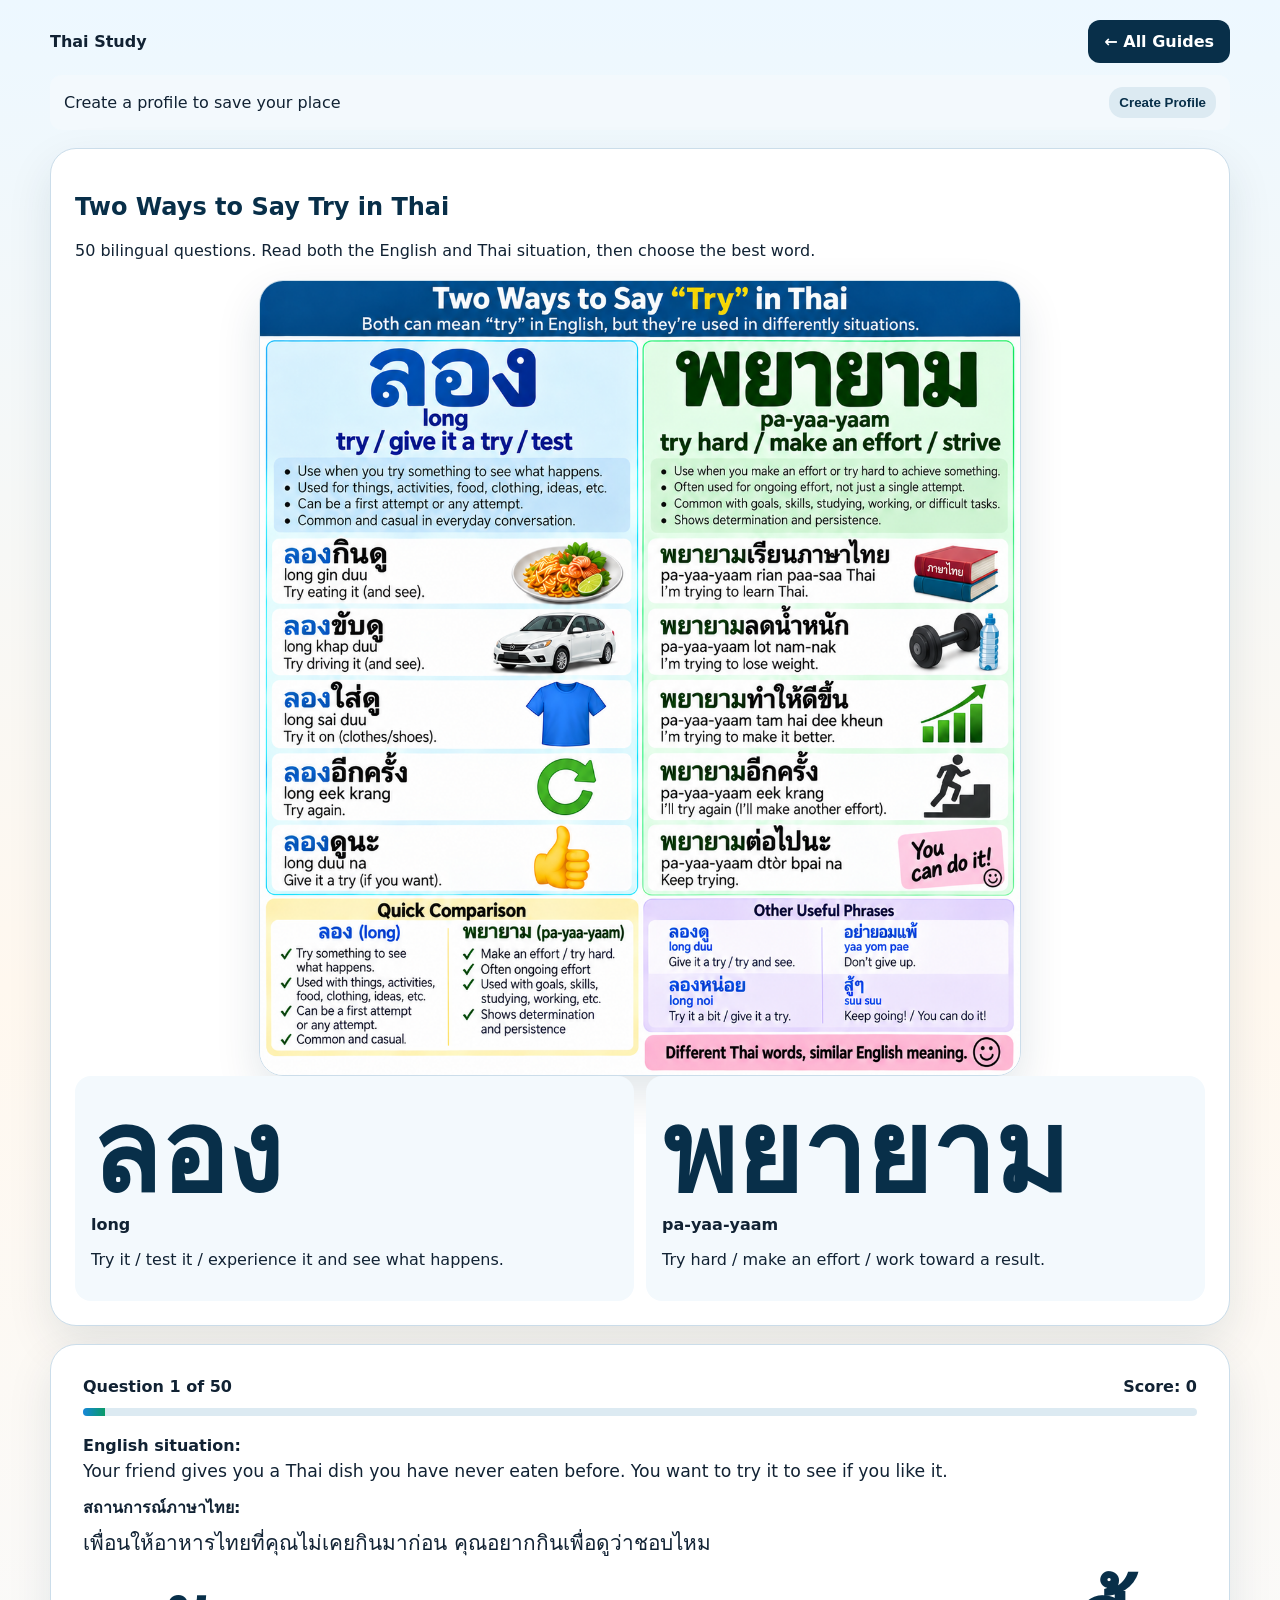
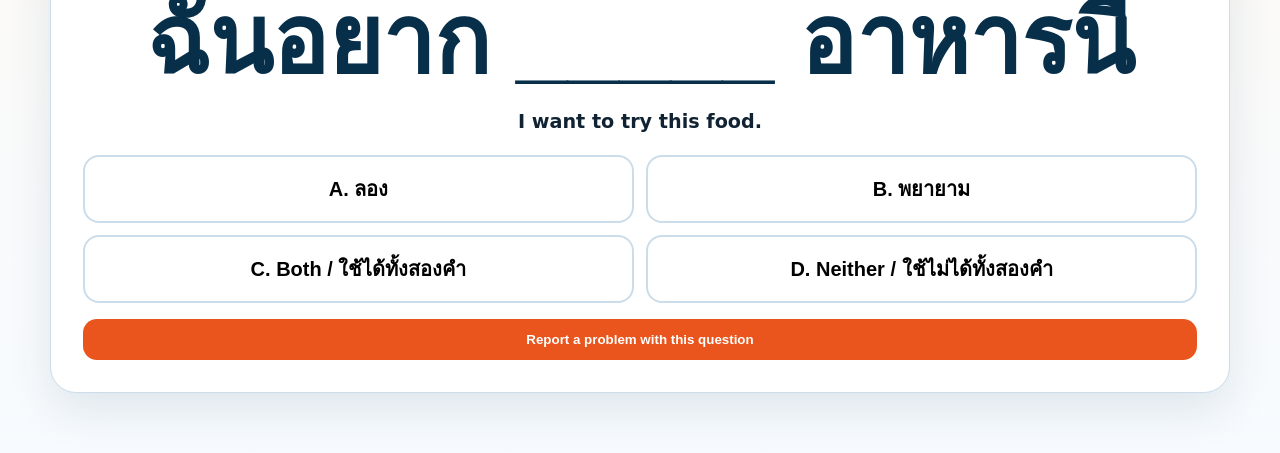
==== commit b0851a30: "Repair Try quiz completion JavaScript syntax" ====
--- a/try.html
+++ b/try.html
@@ -52,8 +52,7 @@
 const profileModal=$("profileModal");
 const studentName=$("studentName");
 const studentEmail=$("studentEmail");
-const saveProfile=$("saveProfile");function render(){done=false;let x=q[i];$("prog").textContent="Question "+(i+1)+" of "+q.length;$("score").textContent="Score: "+s;$("fill").style.width=((i+1)/q.length*100)+"%";$("enctx").textContent=x[0];$("thctx").textContent=x[1];$("test").textContent=x[2];$("eng").textContent=x[3];$("fb").className="fb";[...$("answers").children].forEach(b=>{b.disabled=false;b.className=""});$("next").textContent=i===q.length-1?"See My Score →":"Next Question →"}[...$("answers").children].forEach(b=>b.onclick=()=>{if(done)return;done=true;let x=q[i],ok=b.dataset.a===x[4];if(ok)s++;saveProgress();[...$("answers").children].forEach(z=>{z.disabled=true;if(z.dataset.a===x[4])z.classList.add("ok")});if(!ok)b.classList.add("no");$("score").textContent="Score: "+s;$("mark").innerHTML=ok?"<b>✓ Correct</b>":"<b>✗ Not quite — correct answer: "+x[4]+"</b>";$("full").textContent=x[2].replace("_____",x[4]);$("roman").textContent=x[5]+" · "+x[3];$("why").textContent=x[6];$("fb").className="fb show"});$("next").onclick=()=>{if(!done)return;if(i===q.length-1){$("quiz").innerHTML="<h2 style=text-align:center>Quiz complete</h2>
-<div class=final>"+s+"/50</div><p style=text-align:center><a href=try.html>Start again</a> · <a href=index.html>All Guides</a></p>"}else{i++;saveProgress();render()}};function showProfile(){let p=getProfile();studentStatus.textContent=p?"Welcome back, "+p.name+" · Question "+(i+1)+" of 50":"Create a profile to save your place";profileButton.textContent=p?"Edit Profile":"Create Profile"}profileButton.onclick=()=>{let p=getProfile()||{};studentName.value=p.name||"";studentEmail.value=p.email||"";profileModal.hidden=false};saveProfile.onclick=()=>{let name=studentName.value.trim();if(!name){studentName.focus();return}localStorage.setItem(PROFILE_KEY,JSON.stringify({name,email:studentEmail.value.trim()}));profileModal.hidden=true;showProfile()};profileModal.onclick=e=>{if(e.target===profileModal)profileModal.hidden=true};showProfile();const FEEDBACK_ENDPOINT="https://thai-study-feedback.mangaku01-python.workers.dev/feedback";
+const saveProfile=$("saveProfile");function render(){done=false;let x=q[i];$("prog").textContent="Question "+(i+1)+" of "+q.length;$("score").textContent="Score: "+s;$("fill").style.width=((i+1)/q.length*100)+"%";$("enctx").textContent=x[0];$("thctx").textContent=x[1];$("test").textContent=x[2];$("eng").textContent=x[3];$("fb").className="fb";[...$("answers").children].forEach(b=>{b.disabled=false;b.className=""});$("next").textContent=i===q.length-1?"See My Score →":"Next Question →"}[...$("answers").children].forEach(b=>b.onclick=()=>{if(done)return;done=true;let x=q[i],ok=b.dataset.a===x[4];if(ok)s++;saveProgress();[...$("answers").children].forEach(z=>{z.disabled=true;if(z.dataset.a===x[4])z.classList.add("ok")});if(!ok)b.classList.add("no");$("score").textContent="Score: "+s;$("mark").innerHTML=ok?"<b>✓ Correct</b>":"<b>✗ Not quite — correct answer: "+x[4]+"</b>";$("full").textContent=x[2].replace("_____",x[4]);$("roman").textContent=x[5]+" · "+x[3];$("why").textContent=x[6];$("fb").className="fb show"});$("next").onclick=()=>{if(!done)return;if(i===q.length-1){$("quiz").innerHTML=`<h2 style="text-align:center">Quiz complete</h2><div class="final">${s}/50</div><p style="text-align:center"><a href="try.html">Start again</a> · <a href="index.html">All Guides</a></p>`}else{i++;saveProgress();render()}};function showProfile(){let p=getProfile();studentStatus.textContent=p?"Welcome back, "+p.name+" · Question "+(i+1)+" of 50":"Create a profile to save your place";profileButton.textContent=p?"Edit Profile":"Create Profile"}profileButton.onclick=()=>{let p=getProfile()||{};studentName.value=p.name||"";studentEmail.value=p.email||"";profileModal.hidden=false};saveProfile.onclick=()=>{let name=studentName.value.trim();if(!name){studentName.focus();return}localStorage.setItem(PROFILE_KEY,JSON.stringify({name,email:studentEmail.value.trim()}));profileModal.hidden=true;showProfile()};profileModal.onclick=e=>{if(e.target===profileModal)profileModal.hidden=true};showProfile();const FEEDBACK_ENDPOINT="https://thai-study-feedback.mangaku01-python.workers.dev/feedback";
 const lineFeedbackModal=document.getElementById("lineFeedbackModal");
 const lineFeedbackSummary=document.getElementById("lineFeedbackSummary");
 const lineFeedbackText=document.getElementById("lineFeedbackText");
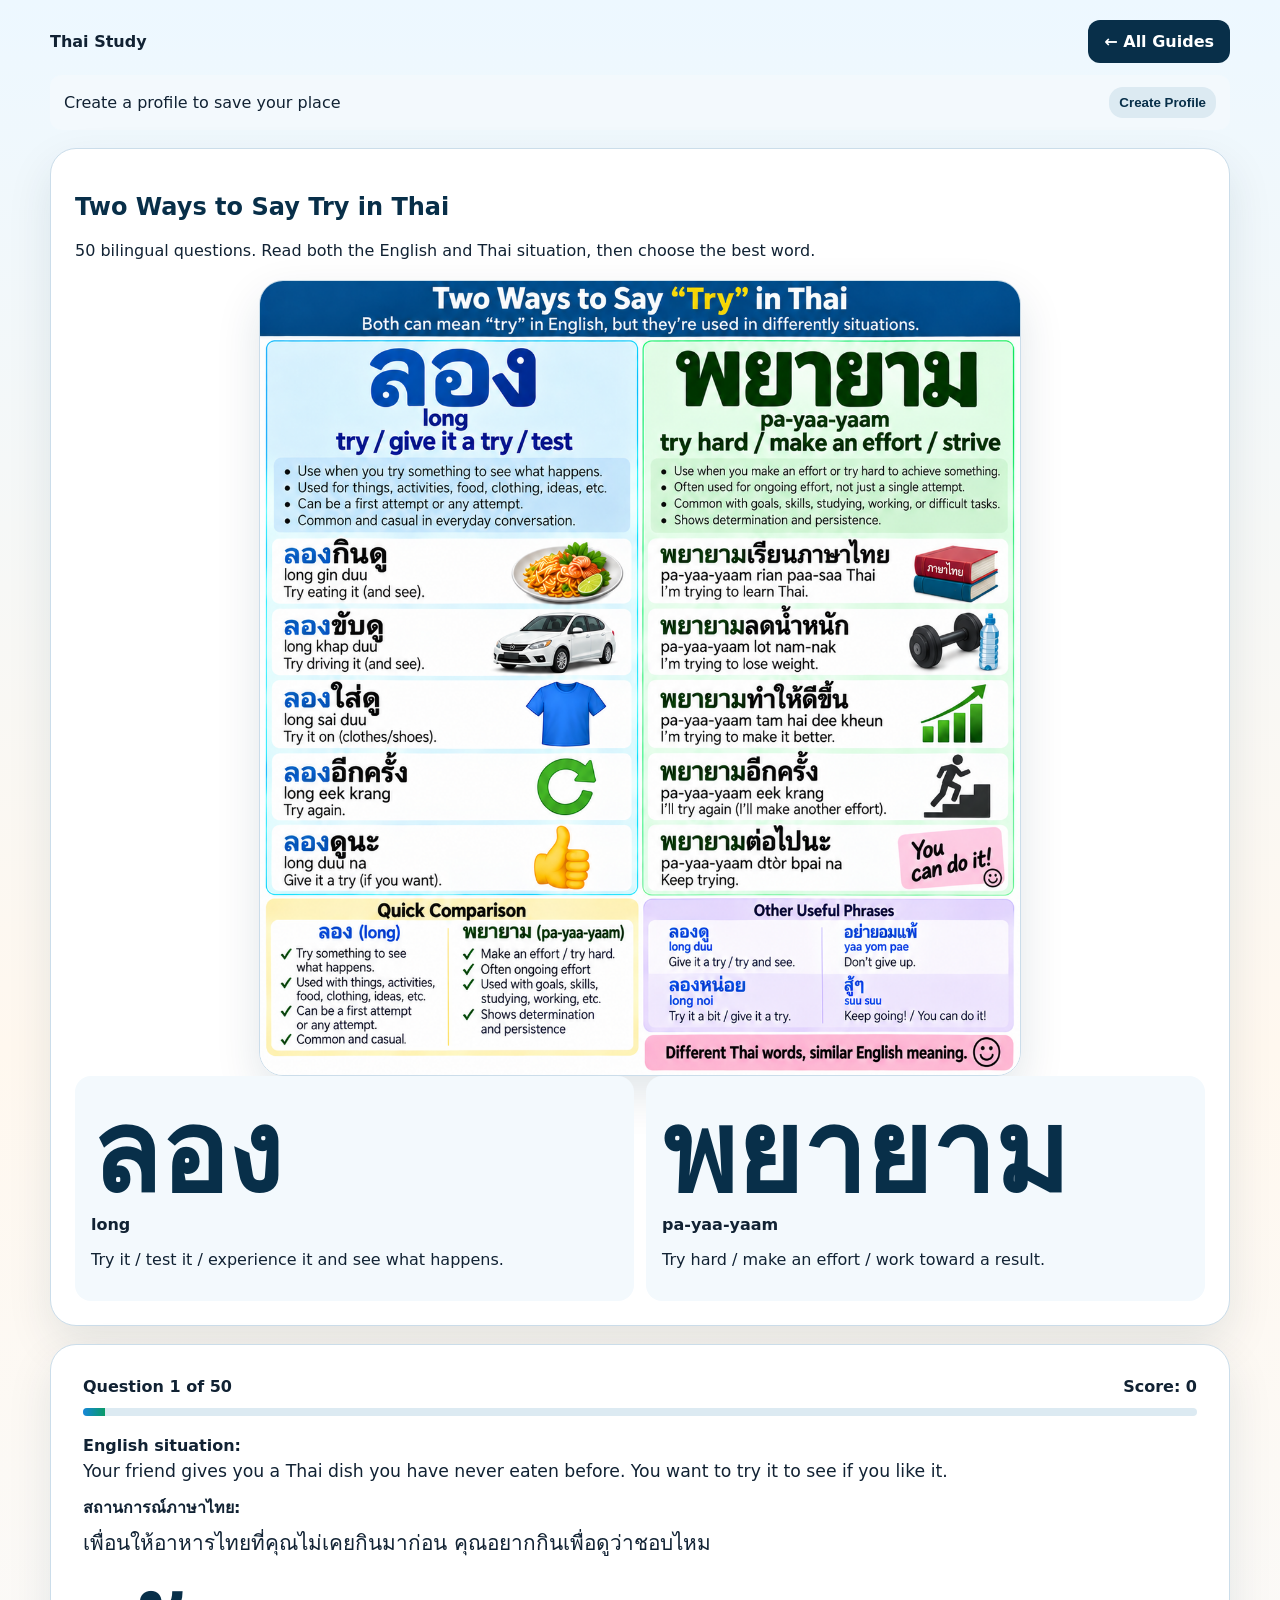
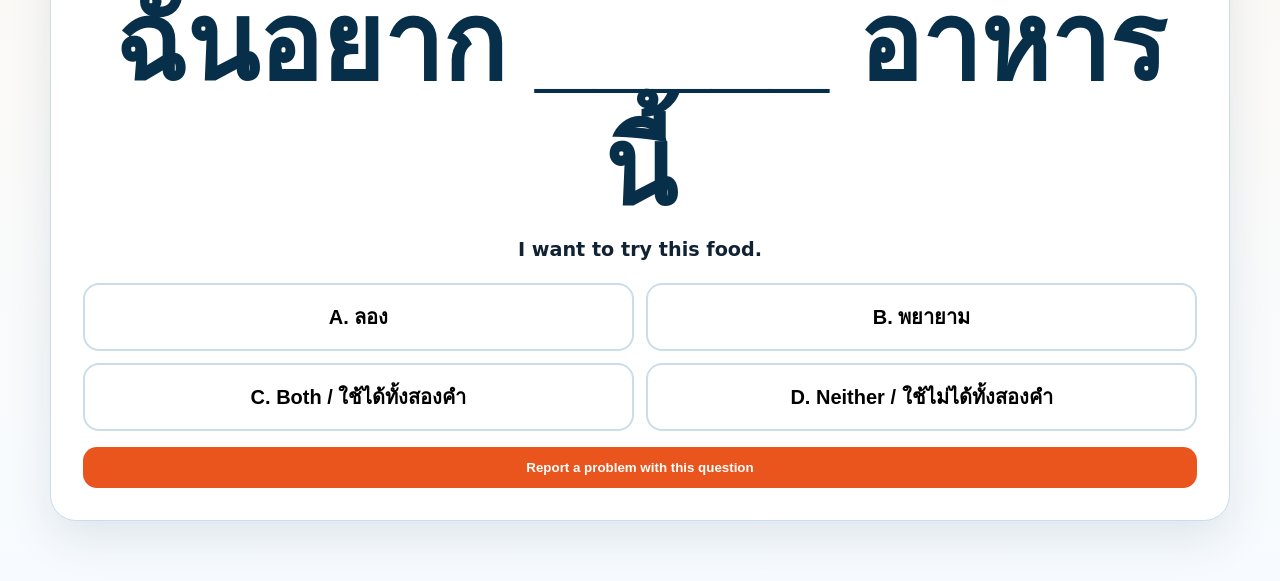
==== commit 372ea069: "Match Try Thai question typography to Take and Vision" ====
--- a/try.html
+++ b/try.html
@@ -1,6 +1,6 @@
 <!doctype html><html lang="en">
 <head><meta charset="utf-8"><meta name="viewport" content="width=device-width,initial-scale=1"><title>Two Ways to Say Try in Thai · Thai Study</title>
-<style>body{margin:0;background:#eef8fd;color:#123;font-family:system-ui,"Segoe UI",Tahoma,sans-serif}.wrap{width:min(980px,calc(100% - 24px));margin:auto;padding:20px 0 60px}.top{display:flex;justify-content:space-between;align-items:center}.top a,.next{background:#082f49;color:#fff;text-decoration:none;padding:12px 16px;border-radius:12px;font-weight:800;border:0}.feedback-link{display:block;text-align:center;margin-top:14px;padding:13px;border:0;border-radius:12px;text-decoration:none;color:#fff;font-weight:900;background:#dc2626}.hero,.card{background:#fff;border:1px solid #cbddea;border-radius:22px;box-shadow:0 16px 40px #082f4915}.hero{padding:24px;margin:18px 0}.hero h1{color:#082f49}.study-image{display:block;width:min(100%,760px);height:auto;margin:20px auto 0;border-radius:16px;border:1px solid #cbddea}.rule{display:grid;grid-template-columns:1fr 1fr;gap:12px}.rule>div{padding:16px;background:#f3f9fd;border-radius:16px}.big{font-size:clamp(3.5rem,12vw,7rem);font-weight:900;color:#082f49;line-height:1.1}.card{padding:clamp(18px,4vw,32px)}.meta{display:flex;justify-content:space-between;font-weight:800}.bar{height:8px;background:#dceaf2;border-radius:9px;overflow:hidden;margin:12px 0 20px}.fill{height:100%;background:#0284c7}.ctx{font-size:1.08rem;margin:6px 0 14px}.thctx{font-size:1.3rem}.test{font-size:clamp(2.8rem,10vw,5.8rem);font-weight:900;text-align:center;color:#082f49;line-height:1.3;margin:22px 0 8px}.eng{text-align:center;font-size:1.2rem;font-weight:800;margin-bottom:22px}.answers{display:grid;grid-template-columns:1fr 1fr;gap:12px}.answers button{padding:16px;border:2px solid #cbddea;background:#fff;border-radius:14px;font-size:1.25rem;font-weight:850}.answers .ok{background:#e9fbf4;border-color:#087f5b}.answers .no{background:#fff0ee;border-color:#b42318}.fb{display:none;margin-top:18px;padding:18px;border-radius:16px;background:#f4f9fc}.fb.show{display:block}.fbthai{font-size:clamp(2.2rem,8vw,4.4rem);font-weight:900;color:#082f49}.next{width:100%;margin-top:16px;font-size:1rem}.final{text-align:center;font-size:4rem;font-weight:950;color:#082f49}@media(max-width:650px){.rule,.answers{grid-template-columns:1fr}}.student{margin:12px 0;padding:12px 14px;background:#f3f9fd;border-radius:12px;display:flex;justify-content:space-between;gap:10px;align-items:center}.student button{border:0;background:#dceaf2;color:#082f49;border-radius:9px;padding:8px 10px;font-weight:800}.profile-modal{position:fixed;inset:0;background:#082f4988;display:grid;place-items:center;padding:20px;z-index:99}.profile-box{width:min(440px,100%);background:#fff;padding:24px;border-radius:20px}.profile-box input{width:100%;box-sizing:border-box;padding:13px;margin:6px 0 12px;border:1px solid #cbddea;border-radius:10px;font:inherit}.profile-box button{width:100%;padding:13px;border:0;border-radius:11px;background:#082f49;color:#fff;font-weight:800}.feedback-modal{position:fixed;inset:0;background:#082f4988;display:grid;place-items:center;padding:20px;z-index:100}.feedback-box{width:min(520px,100%);background:#fff;padding:24px;border-radius:20px}.feedback-box textarea{width:100%;min-height:130px;padding:12px;border:1px solid #cbddea;border-radius:10px;font:inherit}.feedback-box .row{display:flex;gap:10px;margin-top:12px}.feedback-box button{padding:12px;border:0;border-radius:11px;font-weight:800;cursor:pointer}.feedback-send{background:#082f49;color:#fff;flex:1}.feedback-cancel{background:#e5eff5;color:#082f49}</style>
+<style>body{margin:0;background:#eef8fd;color:#123;font-family:system-ui,"Segoe UI",Tahoma,sans-serif}.wrap{width:min(980px,calc(100% - 24px));margin:auto;padding:20px 0 60px}.top{display:flex;justify-content:space-between;align-items:center}.top a,.next{background:#082f49;color:#fff;text-decoration:none;padding:12px 16px;border-radius:12px;font-weight:800;border:0}.feedback-link{display:block;text-align:center;margin-top:14px;padding:13px;border:0;border-radius:12px;text-decoration:none;color:#fff;font-weight:900;background:#dc2626}.hero,.card{background:#fff;border:1px solid #cbddea;border-radius:22px;box-shadow:0 16px 40px #082f4915}.hero{padding:24px;margin:18px 0}.hero h1{color:#082f49}.study-image{display:block;width:min(100%,760px);height:auto;margin:20px auto 0;border-radius:16px;border:1px solid #cbddea}.rule{display:grid;grid-template-columns:1fr 1fr;gap:12px}.rule>div{padding:16px;background:#f3f9fd;border-radius:16px}.big{font-size:clamp(3.5rem,12vw,7rem);font-weight:900;color:#082f49;line-height:1.1}.card{padding:clamp(18px,4vw,32px)}.meta{display:flex;justify-content:space-between;font-weight:800}.bar{height:8px;background:#dceaf2;border-radius:9px;overflow:hidden;margin:12px 0 20px}.fill{height:100%;background:#0284c7}.ctx{font-size:1.08rem;margin:6px 0 14px}.thctx{font-size:1.3rem}.test{font-family:Tahoma,"Noto Sans Thai",sans-serif;font-size:clamp(3rem,13vw,6.6rem);font-weight:800;text-align:center;color:#082f49;line-height:1.18;margin:22px 0 8px}.eng{text-align:center;font-size:1.2rem;font-weight:800;margin-bottom:22px}.answers{display:grid;grid-template-columns:1fr 1fr;gap:12px}.answers button{padding:16px;border:2px solid #cbddea;background:#fff;border-radius:14px;font-size:1.25rem;font-weight:850}.answers .ok{background:#e9fbf4;border-color:#087f5b}.answers .no{background:#fff0ee;border-color:#b42318}.fb{display:none;margin-top:18px;padding:18px;border-radius:16px;background:#f4f9fc}.fb.show{display:block}.fbthai{font-size:clamp(2.2rem,8vw,4.4rem);font-weight:900;color:#082f49}.next{width:100%;margin-top:16px;font-size:1rem}.final{text-align:center;font-size:4rem;font-weight:950;color:#082f49}@media(max-width:650px){.rule,.answers{grid-template-columns:1fr}}.student{margin:12px 0;padding:12px 14px;background:#f3f9fd;border-radius:12px;display:flex;justify-content:space-between;gap:10px;align-items:center}.student button{border:0;background:#dceaf2;color:#082f49;border-radius:9px;padding:8px 10px;font-weight:800}.profile-modal{position:fixed;inset:0;background:#082f4988;display:grid;place-items:center;padding:20px;z-index:99}.profile-box{width:min(440px,100%);background:#fff;padding:24px;border-radius:20px}.profile-box input{width:100%;box-sizing:border-box;padding:13px;margin:6px 0 12px;border:1px solid #cbddea;border-radius:10px;font:inherit}.profile-box button{width:100%;padding:13px;border:0;border-radius:11px;background:#082f49;color:#fff;font-weight:800}.feedback-modal{position:fixed;inset:0;background:#082f4988;display:grid;place-items:center;padding:20px;z-index:100}.feedback-box{width:min(520px,100%);background:#fff;padding:24px;border-radius:20px}.feedback-box textarea{width:100%;min-height:130px;padding:12px;border:1px solid #cbddea;border-radius:10px;font:inherit}.feedback-box .row{display:flex;gap:10px;margin-top:12px}.feedback-box button{padding:12px;border:0;border-radius:11px;font-weight:800;cursor:pointer}.feedback-send{background:#082f49;color:#fff;flex:1}.feedback-cancel{background:#e5eff5;color:#082f49}</style>
 <style id="thai-study-redesign">
 body{background:linear-gradient(180deg,#edf8ff 0,#fff8ef 48%,#f7fbff 100%)!important}
 .wrap,.shell{width:min(1180px,calc(100% - 32px))!important}
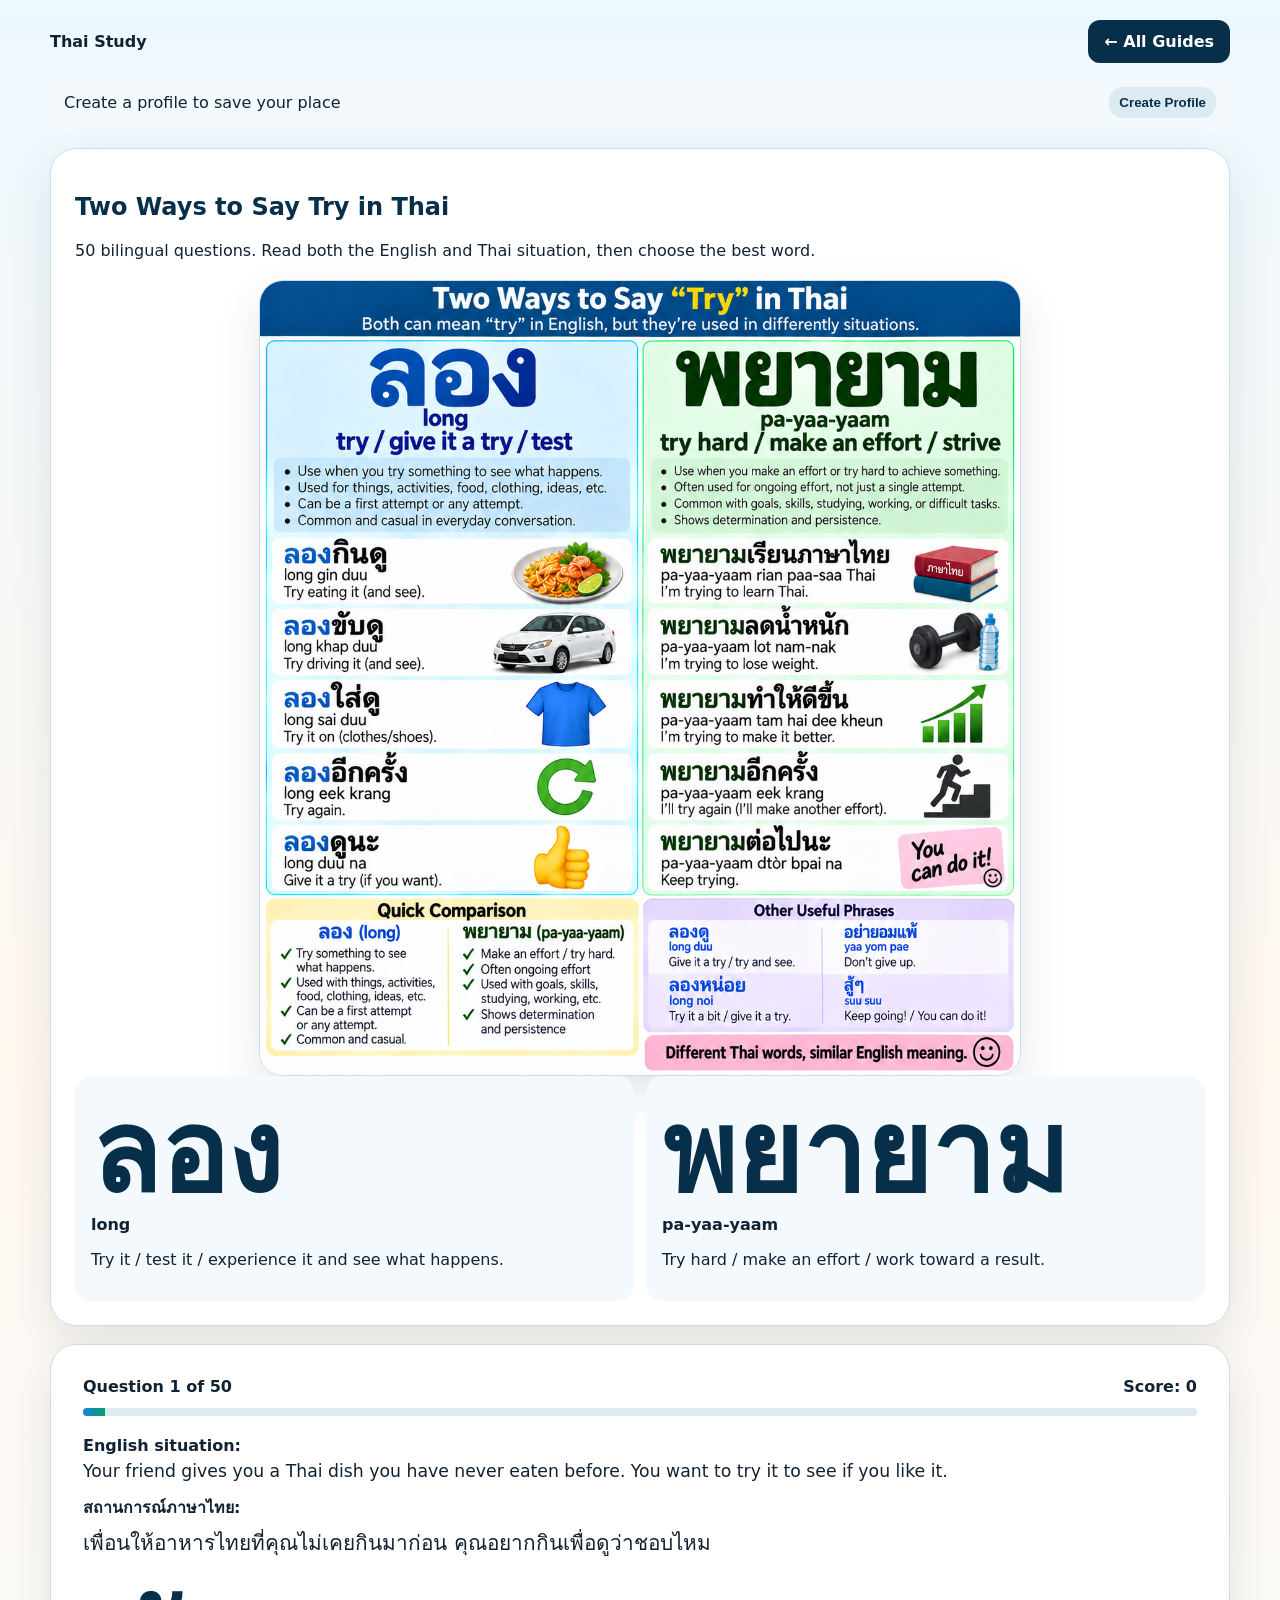
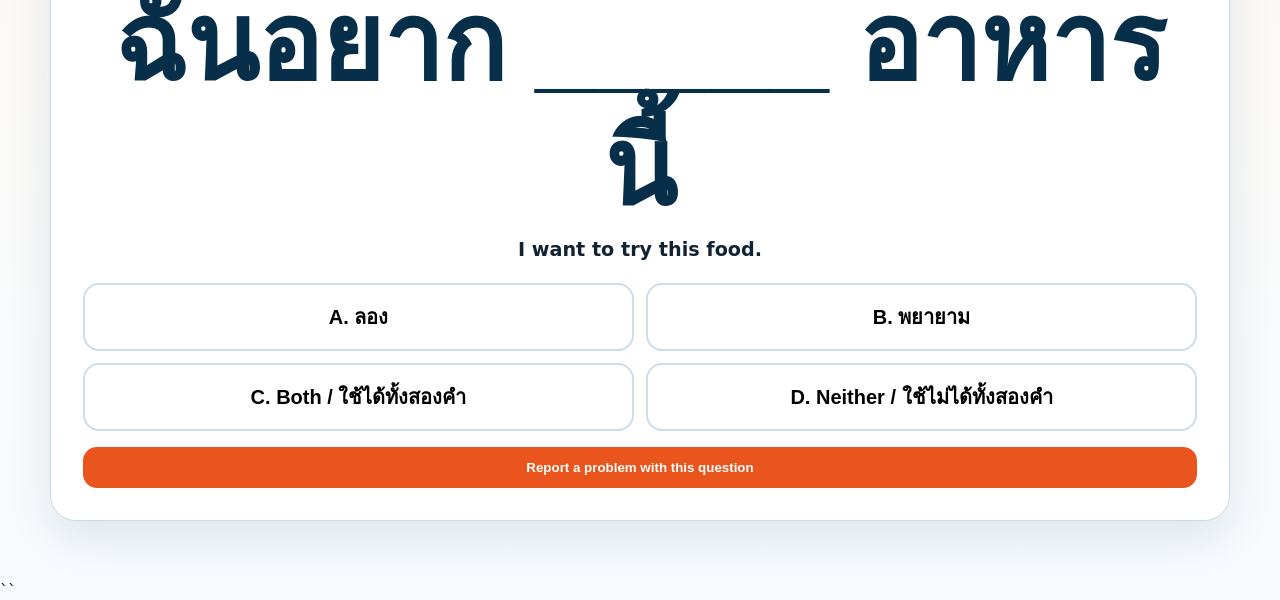
==== commit 9847de1a: "Complete study guide migration" ====
--- a/try.html
+++ b/try.html
@@ -64,4 +64,60 @@
 let pendingFeedback=null;
 function openLineFeedback(data){pendingFeedback=data;lineFeedbackSummary.textContent=data.questionNumber?"Question "+data.questionNumber+" · "+data.guide:data.guide+" · General study guide feedback";lineFeedbackText.value="";lineFeedbackStatus.textContent="";lineFeedbackModal.hidden=false;lineFeedbackText.focus()}lineFeedbackCancel.addEventListener("click",()=>{lineFeedbackModal.hidden=true});
 lineFeedbackModal.addEventListener("click",e=>{if(e.target===lineFeedbackModal)lineFeedbackModal.hidden=true});lineFeedbackSend.addEventListener("click",async()=>{let feedback=lineFeedbackText.value.trim();if(!feedback)return lineFeedbackText.focus();let p=getProfile()||{};lineFeedbackSend.disabled=true;lineFeedbackStatus.textContent="Sending…";try{let r=await fetch(FEEDBACK_ENDPOINT,{method:"POST",headers:{"Content-Type":"application/json"},body:JSON.stringify({...pendingFeedback,studentName:p.name||"Not provided",studentEmail:p.email||"Not provided",feedback})});if(!r.ok)throw new Error("send failed");lineFeedbackStatus.textContent="✓ Feedback sent. Thank you.";setTimeout(()=>lineFeedbackModal.hidden=true,900)}catch(e){lineFeedbackStatus.textContent="Could not send feedback. Please try again."}finally{lineFeedbackSend.disabled=false}});suggest.addEventListener("click",()=>{let x=q[i];openLineFeedback({guide:"Two Ways to Say Try in Thai",questionNumber:(i+1)+" of "+q.length,english:x[0]+"\n"+x[3],thai:x[1]+"\n"+x[2],answer:x[4]})});render();</script>
-</body></html>+<script src="shared.js"></script>
+<script>
+(function () {
+	const progressKey = 'thaiStudyProgress_try';
+	const progressVersion = 1;
+
+	function readProgress() {
+		try {
+			const saved = JSON.parse(localStorage.getItem(progressKey) || 'null');
+			if (!saved || saved.version !== progressVersion || !Number.isInteger(saved.index) || saved.index < 0 || saved.index >= q.length || !Number.isInteger(saved.score) || saved.score < 0 || saved.score > q.length || typeof saved.answered !== 'boolean' || typeof saved.completed !== 'boolean') return null;
+			return saved;
+		} catch (error) {
+			return null;
+		}
+	}
+
+	function saveTryProgress() {
+		try {
+			localStorage.setItem(progressKey, JSON.stringify({ version: progressVersion, index: i, score: s, answered: done, completed: done && i === q.length - 1 }));
+		} catch (error) {
+			// Continue without persistence if storage is unavailable.
+		}
+	}
+
+	window.saveProgress = saveTryProgress;
+	if (window.thaiStudyShared) window.getProfile = thaiStudyShared.getProfile;
+
+	const saved = readProgress();
+
+	if (saved) {
+		s = saved.score;
+		if (saved.completed) {
+			done = true;
+			document.getElementById('quiz').innerHTML = '<h2 style="text-align:center">Quiz complete</h2><div class="final">' + s + '/' + q.length + '</div><p style="text-align:center"><a href="try.html">Start again</a> · <a href="index.html">All Guides</a></p>';
+			document.querySelector('#quiz a[href="try.html"]').addEventListener('click', () => {
+				try { localStorage.removeItem(progressKey); } catch (error) { /* Ignore storage restrictions. */ }
+			});
+		} else {
+			i = saved.answered ? saved.index + 1 : saved.index;
+			done = false;
+			render();
+		}
+	} else if (saved === null) {
+		i = 0;
+		s = 0;
+		done = false;
+		try { localStorage.removeItem(progressKey); } catch (error) { /* Ignore storage restrictions. */ }
+	}
+
+	document.getElementById('answers').addEventListener('click', saveTryProgress);
+	document.getElementById('next').addEventListener('click', saveTryProgress);
+	document.getElementById('saveProfile').addEventListener('click', () => {
+		if (window.thaiStudyShared) thaiStudyShared.saveProfile({ name: studentName.value.trim(), email: studentEmail.value.trim() });
+	});
+})();
+</script>
+</body></html>``
